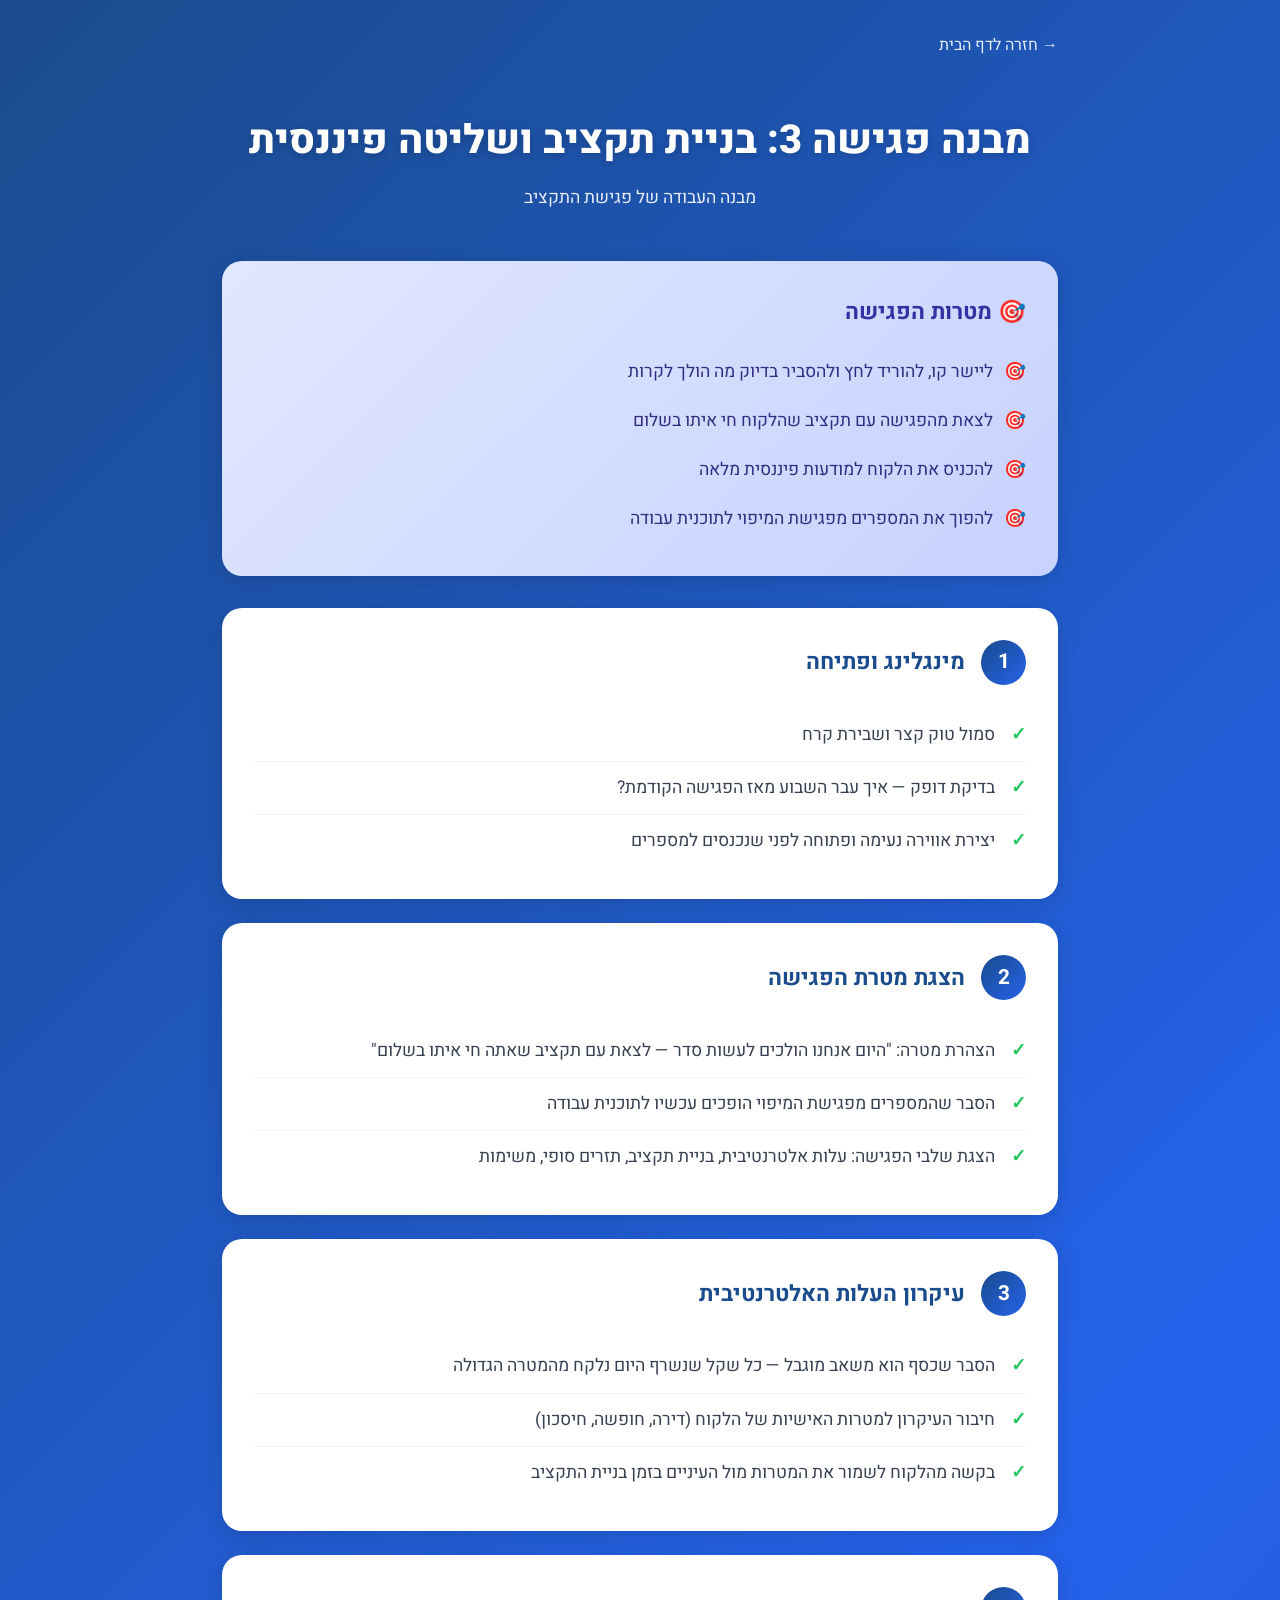
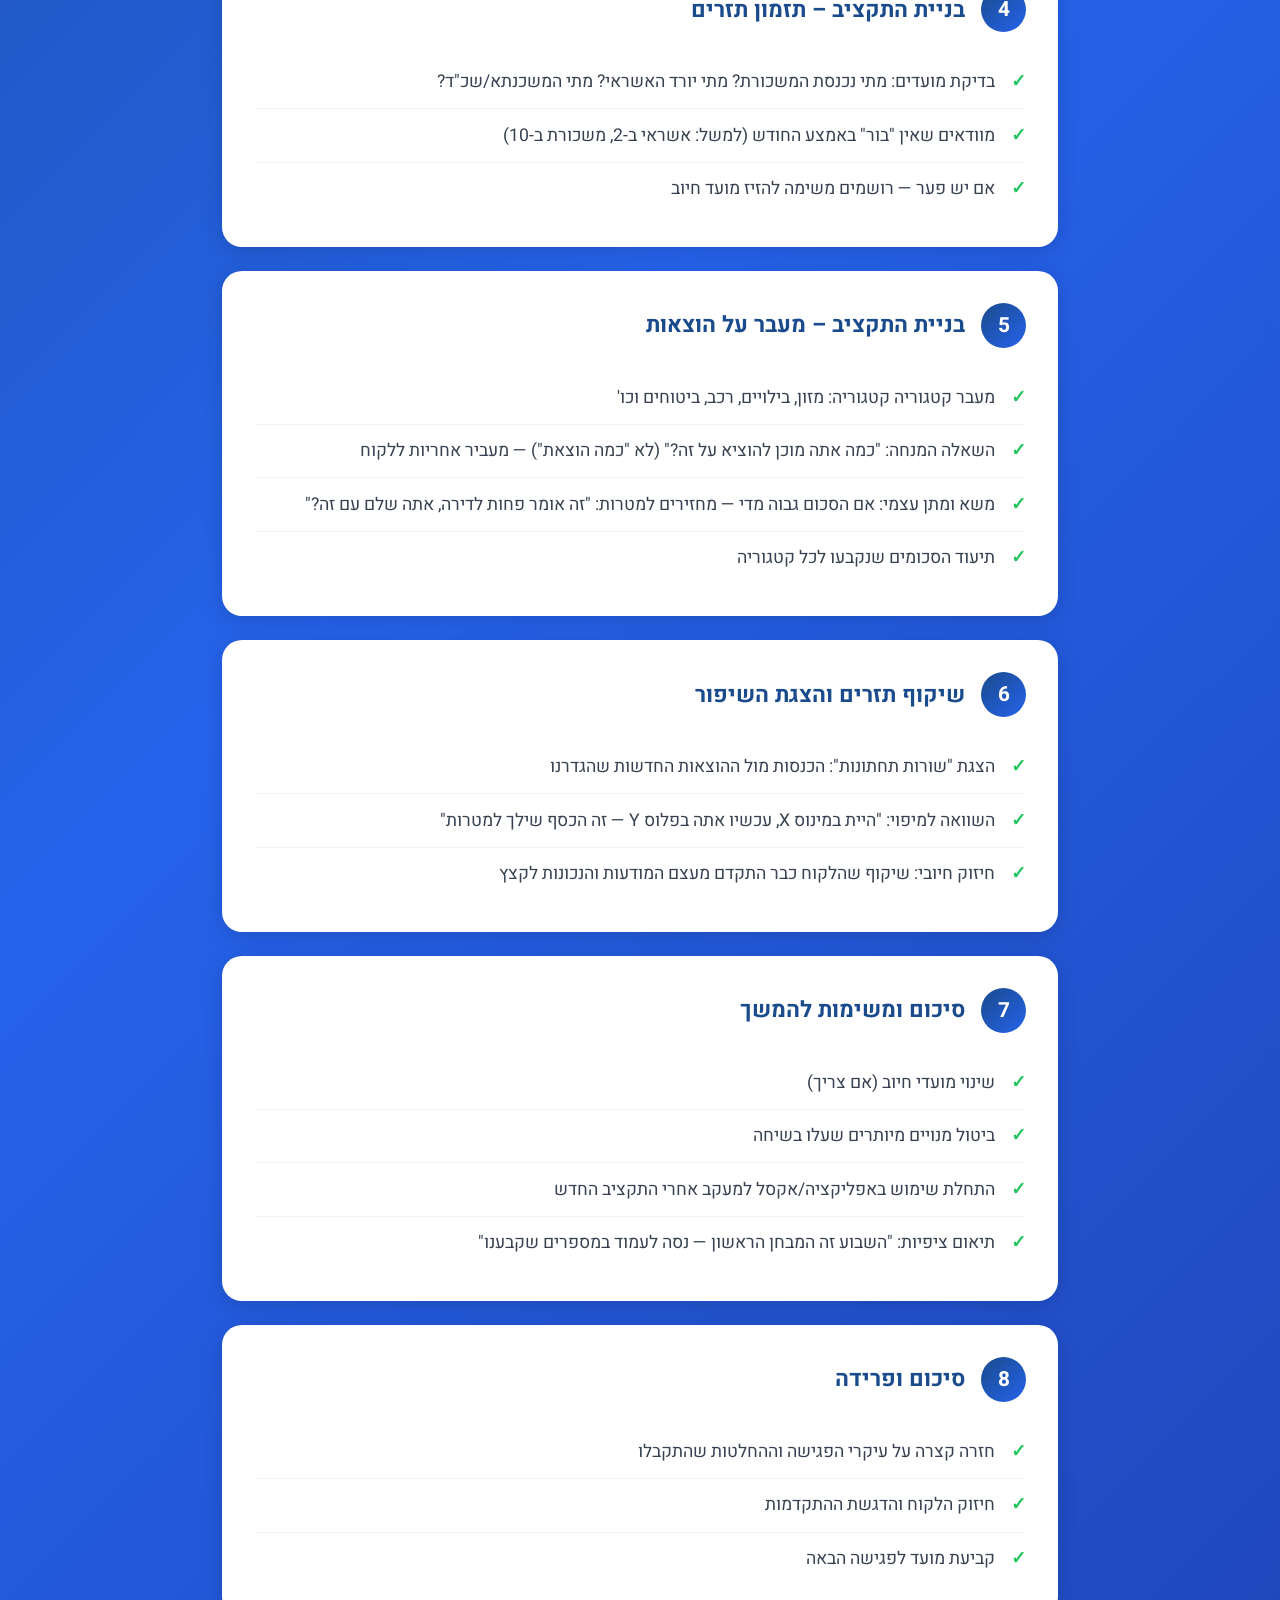
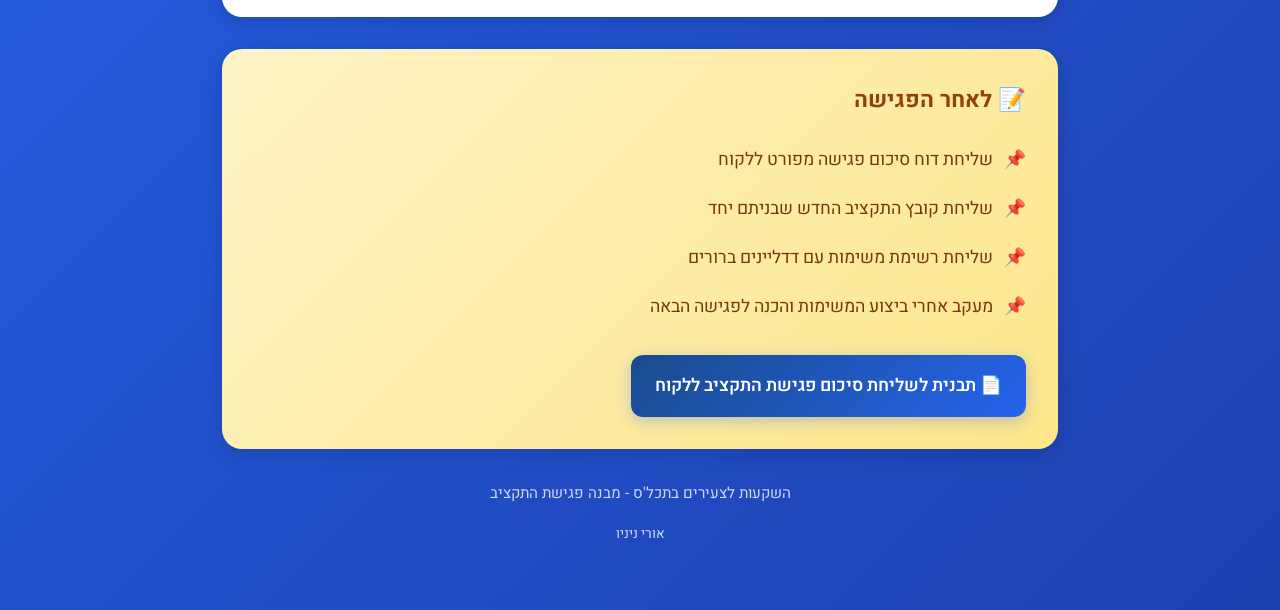
==== budget-meeting.html @ c109a0e5 "refactor: convert all meeting structure pages to bullet-point checklist format for consistency" ====
<!DOCTYPE html>
<html lang="he" dir="rtl">
<head>
  <meta charset="UTF-8">
  <meta name="viewport" content="width=device-width, initial-scale=1.0">
  <title>מבנה פגישה 3: בניית תקציב ושליטה פיננסית - השקעות לצעירים בתכל'ס</title>
  <link href="https://fonts.googleapis.com/css2?family=Heebo:wght@300;400;500;600;700;800&display=swap" rel="stylesheet">
  <style>
    * {
      box-sizing: border-box;
      margin: 0;
      padding: 0;
    }

    body {
      font-family: 'Heebo', sans-serif;
      background: linear-gradient(135deg, #1a4b8c 0%, #2563eb 50%, #1e40af 100%);
      min-height: 100vh;
      color: #000000;
      line-height: 1.7;
      direction: rtl;
    }

    /* Fade-in Animation */
    @keyframes fadeInUp {
      from {
        opacity: 0;
        transform: translateY(20px);
      }
      to {
        opacity: 1;
        transform: translateY(0);
      }
    }

    .section {
      animation: fadeInUp 0.5s ease-out;
      animation-fill-mode: both;
    }

    .section:nth-of-type(1) { animation-delay: 0.1s; }
    .section:nth-of-type(2) { animation-delay: 0.2s; }
    .section:nth-of-type(3) { animation-delay: 0.3s; }
    .section:nth-of-type(4) { animation-delay: 0.4s; }
    .section:nth-of-type(5) { animation-delay: 0.5s; }
    .section:nth-of-type(6) { animation-delay: 0.6s; }
    .section:nth-of-type(7) { animation-delay: 0.7s; }
    .section:nth-of-type(8) { animation-delay: 0.8s; }

    .container {
      max-width: 900px;
      margin: 0 auto;
      padding: 2rem;
    }

    /* Header */
    header {
      text-align: center;
      padding: 2rem 1rem 3rem;
      color: #ffffff;
    }

    header h1 {
      font-size: 2.5rem;
      font-weight: 800;
      margin-bottom: 0.5rem;
      text-shadow: 0 2px 10px rgba(0, 0, 0, 0.2);
    }

    header h2 {
      font-size: 1.5rem;
      font-weight: 500;
      opacity: 0.95;
      margin-bottom: 0.5rem;
    }

    header p {
      font-size: 1.1rem;
      opacity: 0.9;
    }

    /* Goals Section */
    .goals-section {
      background: linear-gradient(135deg, #e0e7ff 0%, #c7d2fe 100%);
      border-radius: 20px;
      padding: 2rem;
      margin-bottom: 2rem;
      box-shadow: 0 4px 20px rgba(0, 0, 0, 0.15);
    }

    .goals-section h3 {
      font-size: 1.4rem;
      font-weight: 700;
      color: #3730a3;
      margin-bottom: 1rem;
      display: flex;
      align-items: center;
      gap: 0.5rem;
    }

    .goals-section ul {
      list-style: none;
    }

    .goals-section li {
      padding: 0.6rem 0;
      font-size: 1.1rem;
      color: #312e81;
      display: flex;
      align-items: center;
      gap: 0.7rem;
    }

    .goals-section li::before {
      content: "🎯";
    }

    /* Section */
    .section {
      background: #ffffff;
      border-radius: 20px;
      padding: 2rem;
      margin-bottom: 1.5rem;
      box-shadow: 0 4px 20px rgba(0, 0, 0, 0.15);
      transition: all 0.3s ease;
    }

    .section:hover {
      transform: translateY(-5px);
      box-shadow: 0 8px 30px rgba(0, 0, 0, 0.2);
    }

    .section-header {
      display: flex;
      align-items: center;
      gap: 1rem;
      margin-bottom: 1.5rem;
    }

    .section-number {
      width: 45px;
      height: 45px;
      min-width: 45px;
      background: linear-gradient(135deg, #1a4b8c 0%, #2563eb 100%);
      color: #ffffff;
      border-radius: 50%;
      display: flex;
      align-items: center;
      justify-content: center;
      font-weight: 700;
      font-size: 1.3rem;
    }

    .section-title {
      font-size: 1.4rem;
      font-weight: 700;
      color: #1a4b8c;
    }

    .section-content {
      font-size: 1.1rem;
      color: #374151;
      padding-right: 0.5rem;
    }

    .section-content p {
      margin-bottom: 0.75rem;
    }

    .section-content p:last-child {
      margin-bottom: 0;
    }

    /* Checklist */
    .checklist {
      list-style: none;
    }

    .checklist li {
      padding: 0.7rem 0;
      font-size: 1.1rem;
      color: #374151;
      border-bottom: 1px solid #f3f4f6;
      display: flex;
      align-items: flex-start;
      gap: 0.7rem;
    }

    .checklist li:last-child {
      border-bottom: none;
    }

    .checklist li::before {
      content: "✓";
      color: #22c55e;
      font-weight: bold;
      min-width: 20px;
    }

    /* After Meeting Section */
    .after-section {
      background: linear-gradient(135deg, #fef3c7 0%, #fde68a 100%);
      border-radius: 20px;
      padding: 2rem;
      margin-top: 2rem;
      box-shadow: 0 4px 20px rgba(0, 0, 0, 0.15);
    }

    .after-section h3 {
      font-size: 1.4rem;
      font-weight: 700;
      color: #92400e;
      margin-bottom: 1rem;
      display: flex;
      align-items: center;
      gap: 0.5rem;
    }

    .after-section ul {
      list-style: none;
    }

    .after-section li {
      padding: 0.6rem 0;
      font-size: 1.1rem;
      color: #78350f;
      display: flex;
      align-items: center;
      gap: 0.7rem;
    }

    .after-section li::before {
      content: "📌";
    }

    /* Back Link */
    .back-link {
      display: inline-flex;
      align-items: center;
      gap: 0.5rem;
      color: #ffffff;
      text-decoration: none;
      font-size: 1rem;
      margin-bottom: 1rem;
      opacity: 0.9;
      transition: opacity 0.3s ease;
    }

    .back-link:hover {
      opacity: 1;
    }

    /* Footer */
    footer {
      text-align: center;
      padding: 2rem;
      color: #ffffff;
      opacity: 0.8;
      font-size: 0.95rem;
    }

    /* Template Link */
    .template-link {
      display: inline-block;
      margin-top: 1.5rem;
      padding: 1rem 1.5rem;
      background: linear-gradient(135deg, #1a4b8c 0%, #2563eb 100%);
      color: #ffffff;
      text-decoration: none;
      border-radius: 12px;
      font-size: 1.1rem;
      font-weight: 600;
      transition: all 0.3s ease;
      box-shadow: 0 4px 15px rgba(37, 99, 235, 0.3);
    }

    .template-link:hover {
      transform: translateY(-3px);
      box-shadow: 0 6px 20px rgba(37, 99, 235, 0.4);
    }

    /* Responsive */
    @media (max-width: 768px) {
      header h1 {
        font-size: 1.8rem;
      }

      header h2 {
        font-size: 1.2rem;
      }

      .container {
        padding: 1rem;
      }

      .section,
      .goals-section,
      .after-section {
        padding: 1.5rem;
      }

      .section-title {
        font-size: 1.2rem;
      }

      .checklist li,
      .goals-section li,
      .after-section li {
        font-size: 1rem;
      }
    }
  </style>
</head>
<body>
  <div class="container">
    <a href="index.html" class="back-link">→ חזרה לדף הבית</a>
    
    <header>
      <h1>מבנה פגישה 3: בניית תקציב ושליטה פיננסית</h1>
      <p>מבנה העבודה של פגישת התקציב</p>
    </header>

    <!-- Goals Section -->
    <div class="goals-section">
      <h3>🎯 מטרות הפגישה</h3>
      <ul>
        <li>ליישר קו, להוריד לחץ ולהסביר בדיוק מה הולך לקרות</li>
        <li>לצאת מהפגישה עם תקציב שהלקוח חי איתו בשלום</li>
        <li>להכניס את הלקוח למודעות פיננסית מלאה</li>
        <li>להפוך את המספרים מפגישת המיפוי לתוכנית עבודה</li>
      </ul>
    </div>

    <!-- שלב 1 -->
    <div class="section">
      <div class="section-header">
        <div class="section-number">1</div>
        <div class="section-title">מינגלינג ופתיחה</div>
      </div>
      <ul class="checklist">
        <li>סמול טוק קצר ושבירת קרח</li>
        <li>בדיקת דופק — איך עבר השבוע מאז הפגישה הקודמת?</li>
        <li>יצירת אווירה נעימה ופתוחה לפני שנכנסים למספרים</li>
      </ul>
    </div>

    <!-- שלב 2 -->
    <div class="section">
      <div class="section-header">
        <div class="section-number">2</div>
        <div class="section-title">הצגת מטרת הפגישה</div>
      </div>
      <ul class="checklist">
        <li>הצהרת מטרה: "היום אנחנו הולכים לעשות סדר — לצאת עם תקציב שאתה חי איתו בשלום"</li>
        <li>הסבר שהמספרים מפגישת המיפוי הופכים עכשיו לתוכנית עבודה</li>
        <li>הצגת שלבי הפגישה: עלות אלטרנטיבית, בניית תקציב, תזרים סופי, משימות</li>
      </ul>
    </div>

    <!-- שלב 3 -->
    <div class="section">
      <div class="section-header">
        <div class="section-number">3</div>
        <div class="section-title">עיקרון העלות האלטרנטיבית</div>
      </div>
      <ul class="checklist">
        <li>הסבר שכסף הוא משאב מוגבל — כל שקל שנשרף היום נלקח מהמטרה הגדולה</li>
        <li>חיבור העיקרון למטרות האישיות של הלקוח (דירה, חופשה, חיסכון)</li>
        <li>בקשה מהלקוח לשמור את המטרות מול העיניים בזמן בניית התקציב</li>
      </ul>
    </div>

    <!-- שלב 4 -->
    <div class="section">
      <div class="section-header">
        <div class="section-number">4</div>
        <div class="section-title">בניית התקציב – תזמון תזרים</div>
      </div>
      <ul class="checklist">
        <li>בדיקת מועדים: מתי נכנסת המשכורת? מתי יורד האשראי? מתי המשכנתא/שכ"ד?</li>
        <li>מוודאים שאין "בור" באמצע החודש (למשל: אשראי ב-2, משכורת ב-10)</li>
        <li>אם יש פער — רושמים משימה להזיז מועד חיוב</li>
      </ul>
    </div>

    <!-- שלב 5 -->
    <div class="section">
      <div class="section-header">
        <div class="section-number">5</div>
        <div class="section-title">בניית התקציב – מעבר על הוצאות</div>
      </div>
      <ul class="checklist">
        <li>מעבר קטגוריה קטגוריה: מזון, בילויים, רכב, ביטוחים וכו'</li>
        <li>השאלה המנחה: "כמה אתה מוכן להוציא על זה?" (לא "כמה הוצאת") — מעביר אחריות ללקוח</li>
        <li>משא ומתן עצמי: אם הסכום גבוה מדי — מחזירים למטרות: "זה אומר פחות לדירה, אתה שלם עם זה?"</li>
        <li>תיעוד הסכומים שנקבעו לכל קטגוריה</li>
      </ul>
    </div>

    <!-- שלב 6 -->
    <div class="section">
      <div class="section-header">
        <div class="section-number">6</div>
        <div class="section-title">שיקוף תזרים והצגת השיפור</div>
      </div>
      <ul class="checklist">
        <li>הצגת "שורות תחתונות": הכנסות מול ההוצאות החדשות שהגדרנו</li>
        <li>השוואה למיפוי: "היית במינוס X, עכשיו אתה בפלוס Y — זה הכסף שילך למטרות"</li>
        <li>חיזוק חיובי: שיקוף שהלקוח כבר התקדם מעצם המודעות והנכונות לקצץ</li>
      </ul>
    </div>

    <!-- שלב 7 -->
    <div class="section">
      <div class="section-header">
        <div class="section-number">7</div>
        <div class="section-title">סיכום ומשימות להמשך</div>
      </div>
      <ul class="checklist">
        <li>שינוי מועדי חיוב (אם צריך)</li>
        <li>ביטול מנויים מיותרים שעלו בשיחה</li>
        <li>התחלת שימוש באפליקציה/אקסל למעקב אחרי התקציב החדש</li>
        <li>תיאום ציפיות: "השבוע זה המבחן הראשון — נסה לעמוד במספרים שקבענו"</li>
      </ul>
    </div>

    <!-- שלב 8 -->
    <div class="section">
      <div class="section-header">
        <div class="section-number">8</div>
        <div class="section-title">סיכום ופרידה</div>
      </div>
      <ul class="checklist">
        <li>חזרה קצרה על עיקרי הפגישה וההחלטות שהתקבלו</li>
        <li>חיזוק הלקוח והדגשת ההתקדמות</li>
        <li>קביעת מועד לפגישה הבאה</li>
      </ul>
    </div>

    <!-- After Meeting Section -->
    <div class="after-section">
      <h3>📝 לאחר הפגישה</h3>
      <ul>
        <li>שליחת דוח סיכום פגישה מפורט ללקוח</li>
        <li>שליחת קובץ התקציב החדש שבניתם יחד</li>
        <li>שליחת רשימת משימות עם דדליינים ברורים</li>
        <li>מעקב אחרי ביצוע המשימות והכנה לפגישה הבאה</li>
      </ul>
      <a href="https://docs.google.com/document/d/1S6octLlkmSJCd63CDHATtHOBDcO7E54i/copy" target="_blank" class="template-link">📄 תבנית לשליחת סיכום פגישת התקציב ללקוח</a>
    </div>

    <footer>
      <p>השקעות לצעירים בתכל'ס - מבנה פגישת התקציב</p>
      <p style="margin-top: 1rem; font-size: 0.85rem;">אורי ניניו</p>
    </footer>
  </div>
</body>
</html>
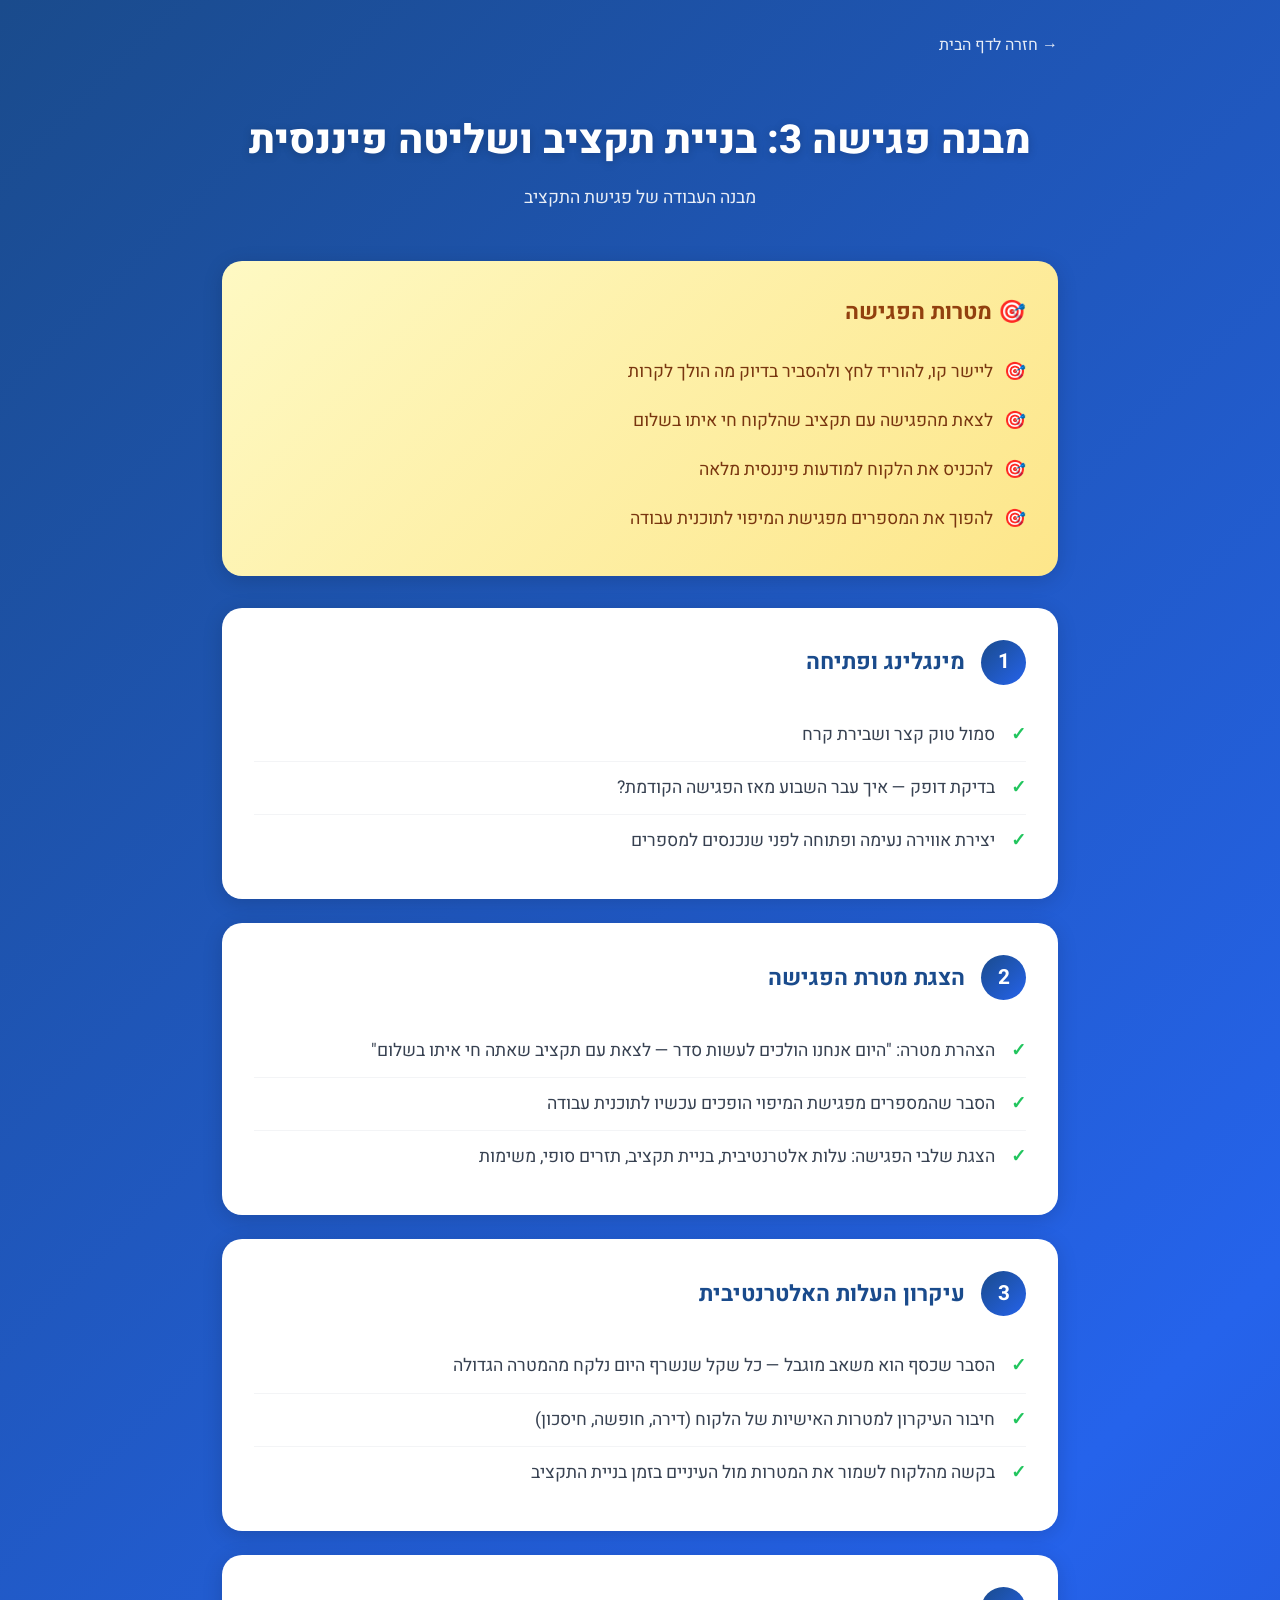
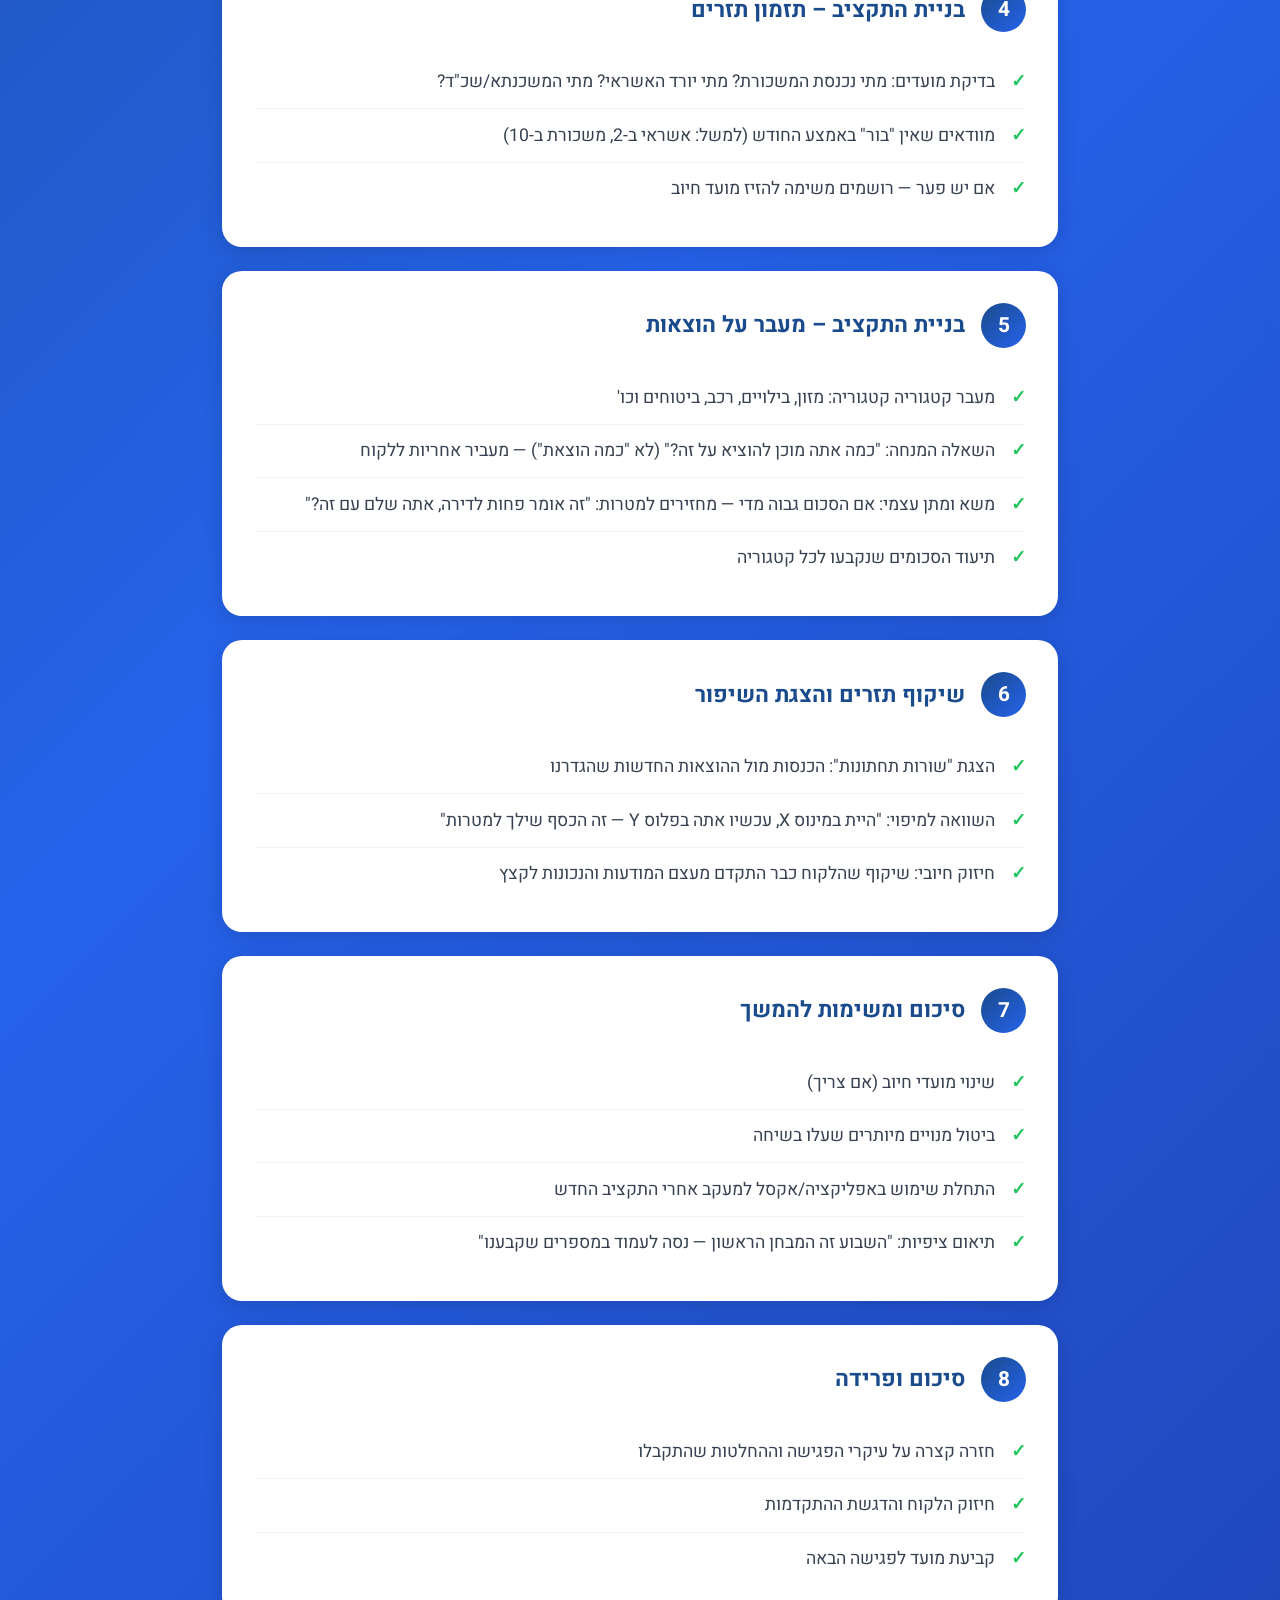
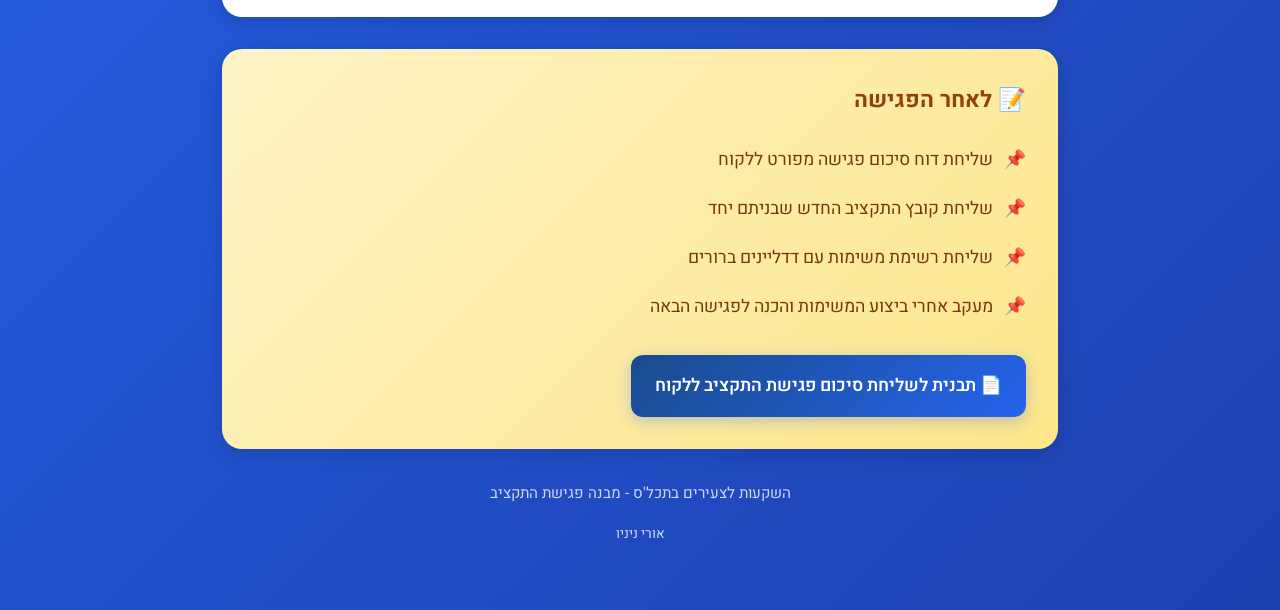
==== commit 19dede96: "style: unify goals section across all meeting pages to match meeting-structure.html" ====
--- a/budget-meeting.html
+++ b/budget-meeting.html
@@ -81,7 +81,7 @@
 
     /* Goals Section */
     .goals-section {
-      background: linear-gradient(135deg, #e0e7ff 0%, #c7d2fe 100%);
+      background: linear-gradient(135deg, #fef9c3 0%, #fde68a 100%);
       border-radius: 20px;
       padding: 2rem;
       margin-bottom: 2rem;
@@ -91,7 +91,7 @@
     .goals-section h3 {
       font-size: 1.4rem;
       font-weight: 700;
-      color: #3730a3;
+      color: #92400e;
       margin-bottom: 1rem;
       display: flex;
       align-items: center;
@@ -105,7 +105,7 @@
     .goals-section li {
       padding: 0.6rem 0;
       font-size: 1.1rem;
-      color: #312e81;
+      color: #78350f;
       display: flex;
       align-items: center;
       gap: 0.7rem;
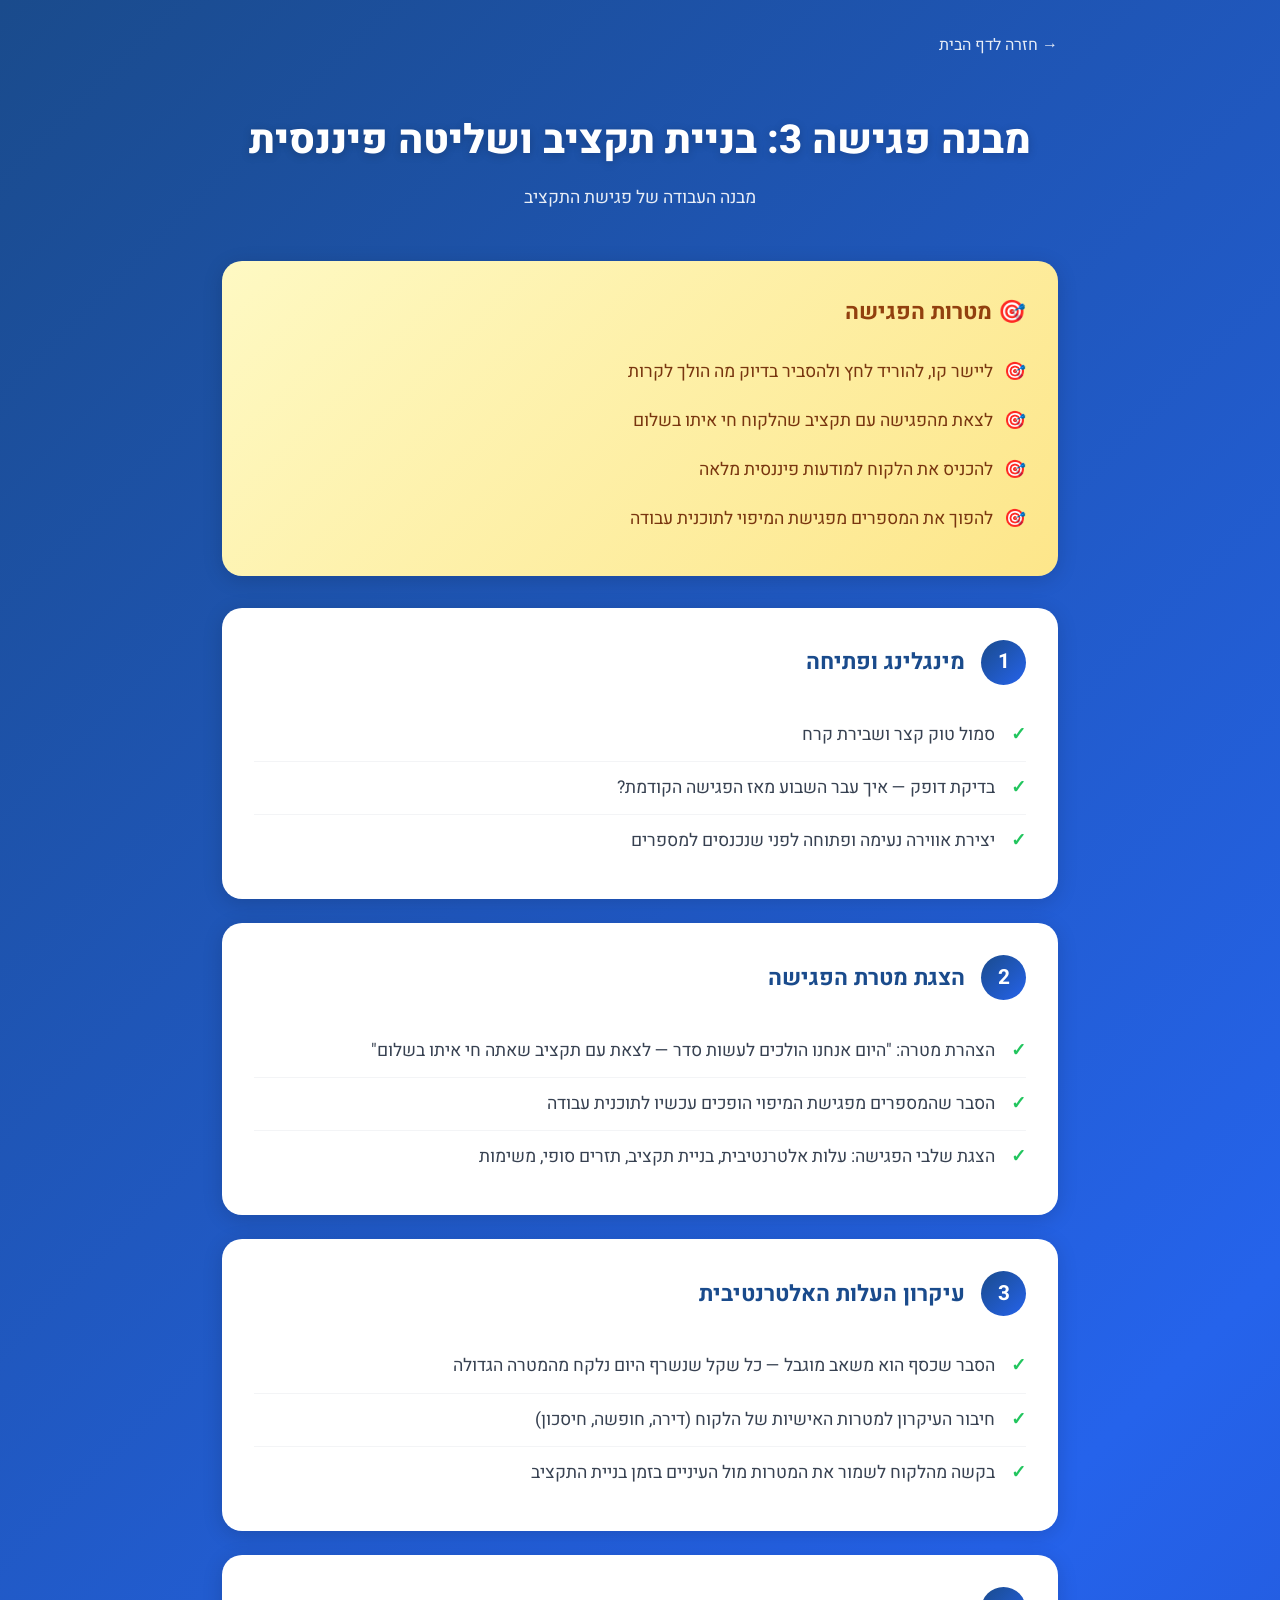
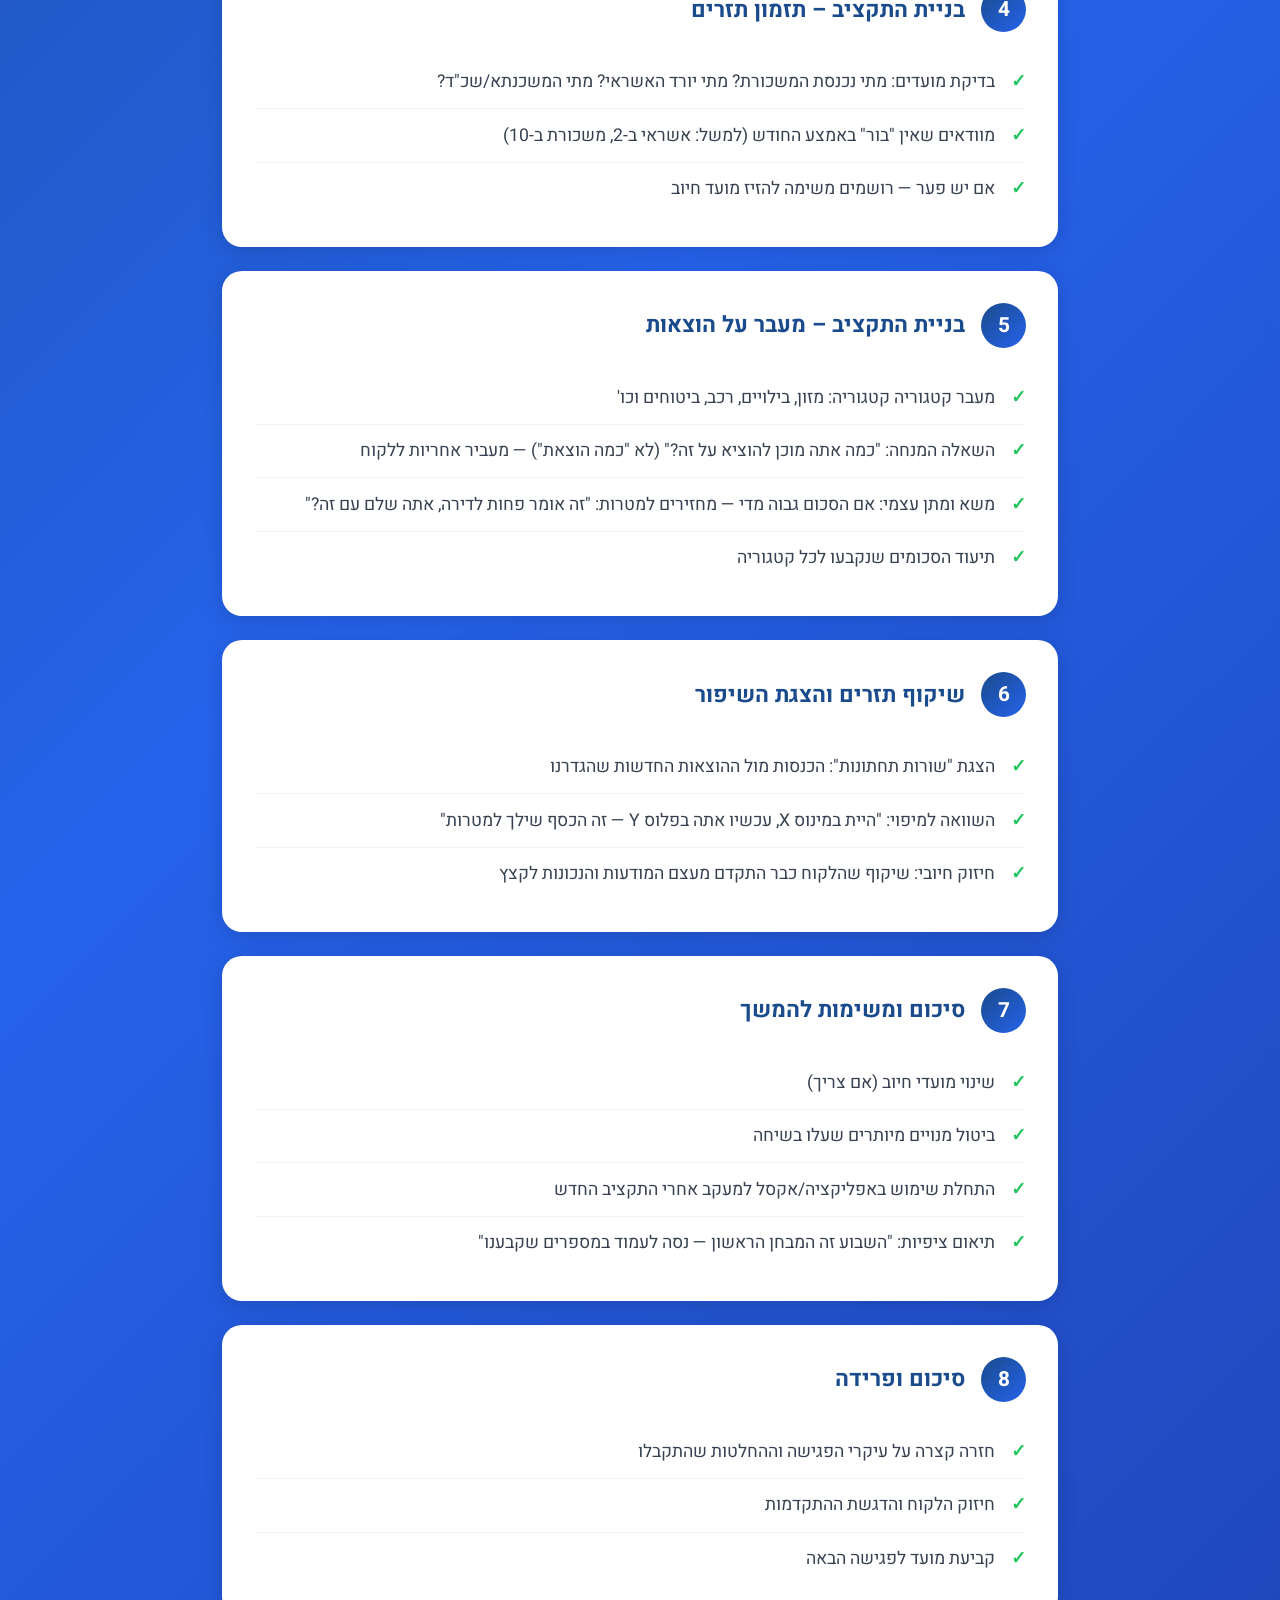
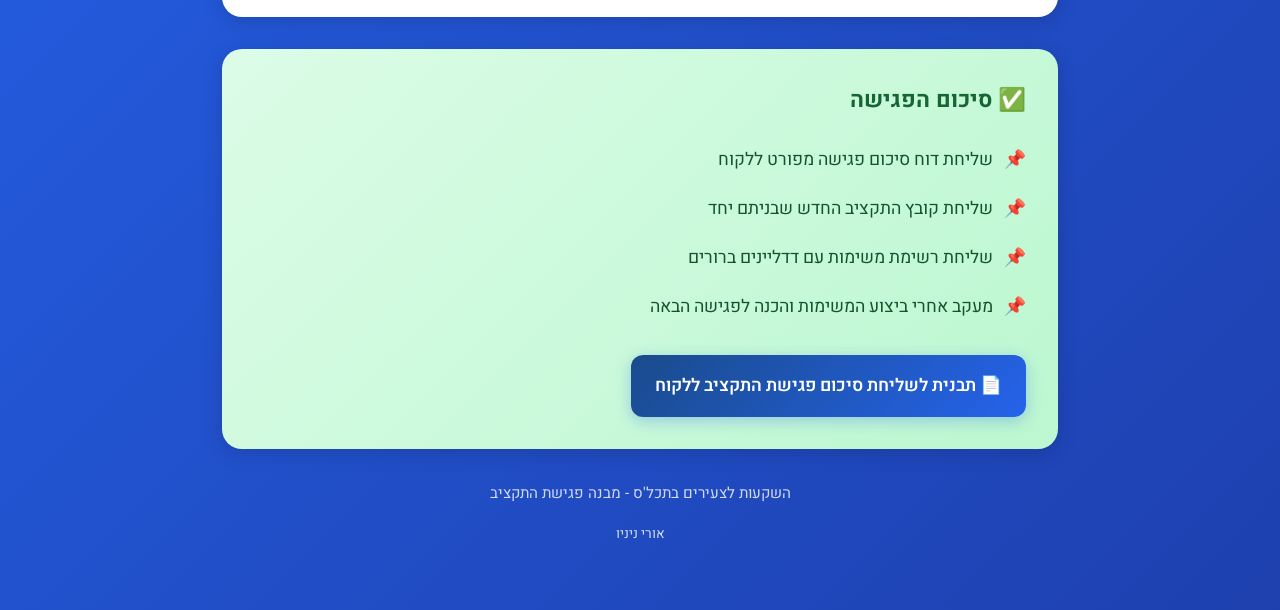
==== commit 061a1234: "style: unify summary/after-meeting section across all pages to match green theme from meeting-struct" ====
--- a/budget-meeting.html
+++ b/budget-meeting.html
@@ -199,7 +199,7 @@
 
     /* After Meeting Section */
     .after-section {
-      background: linear-gradient(135deg, #fef3c7 0%, #fde68a 100%);
+      background: linear-gradient(135deg, #dcfce7 0%, #bbf7d0 100%);
       border-radius: 20px;
       padding: 2rem;
       margin-top: 2rem;
@@ -209,7 +209,7 @@
     .after-section h3 {
       font-size: 1.4rem;
       font-weight: 700;
-      color: #92400e;
+      color: #166534;
       margin-bottom: 1rem;
       display: flex;
       align-items: center;
@@ -223,7 +223,7 @@
     .after-section li {
       padding: 0.6rem 0;
       font-size: 1.1rem;
-      color: #78350f;
+      color: #14532d;
       display: flex;
       align-items: center;
       gap: 0.7rem;
@@ -439,7 +439,7 @@
 
     <!-- After Meeting Section -->
     <div class="after-section">
-      <h3>📝 לאחר הפגישה</h3>
+      <h3>✅ סיכום הפגישה</h3>
       <ul>
         <li>שליחת דוח סיכום פגישה מפורט ללקוח</li>
         <li>שליחת קובץ התקציב החדש שבניתם יחד</li>
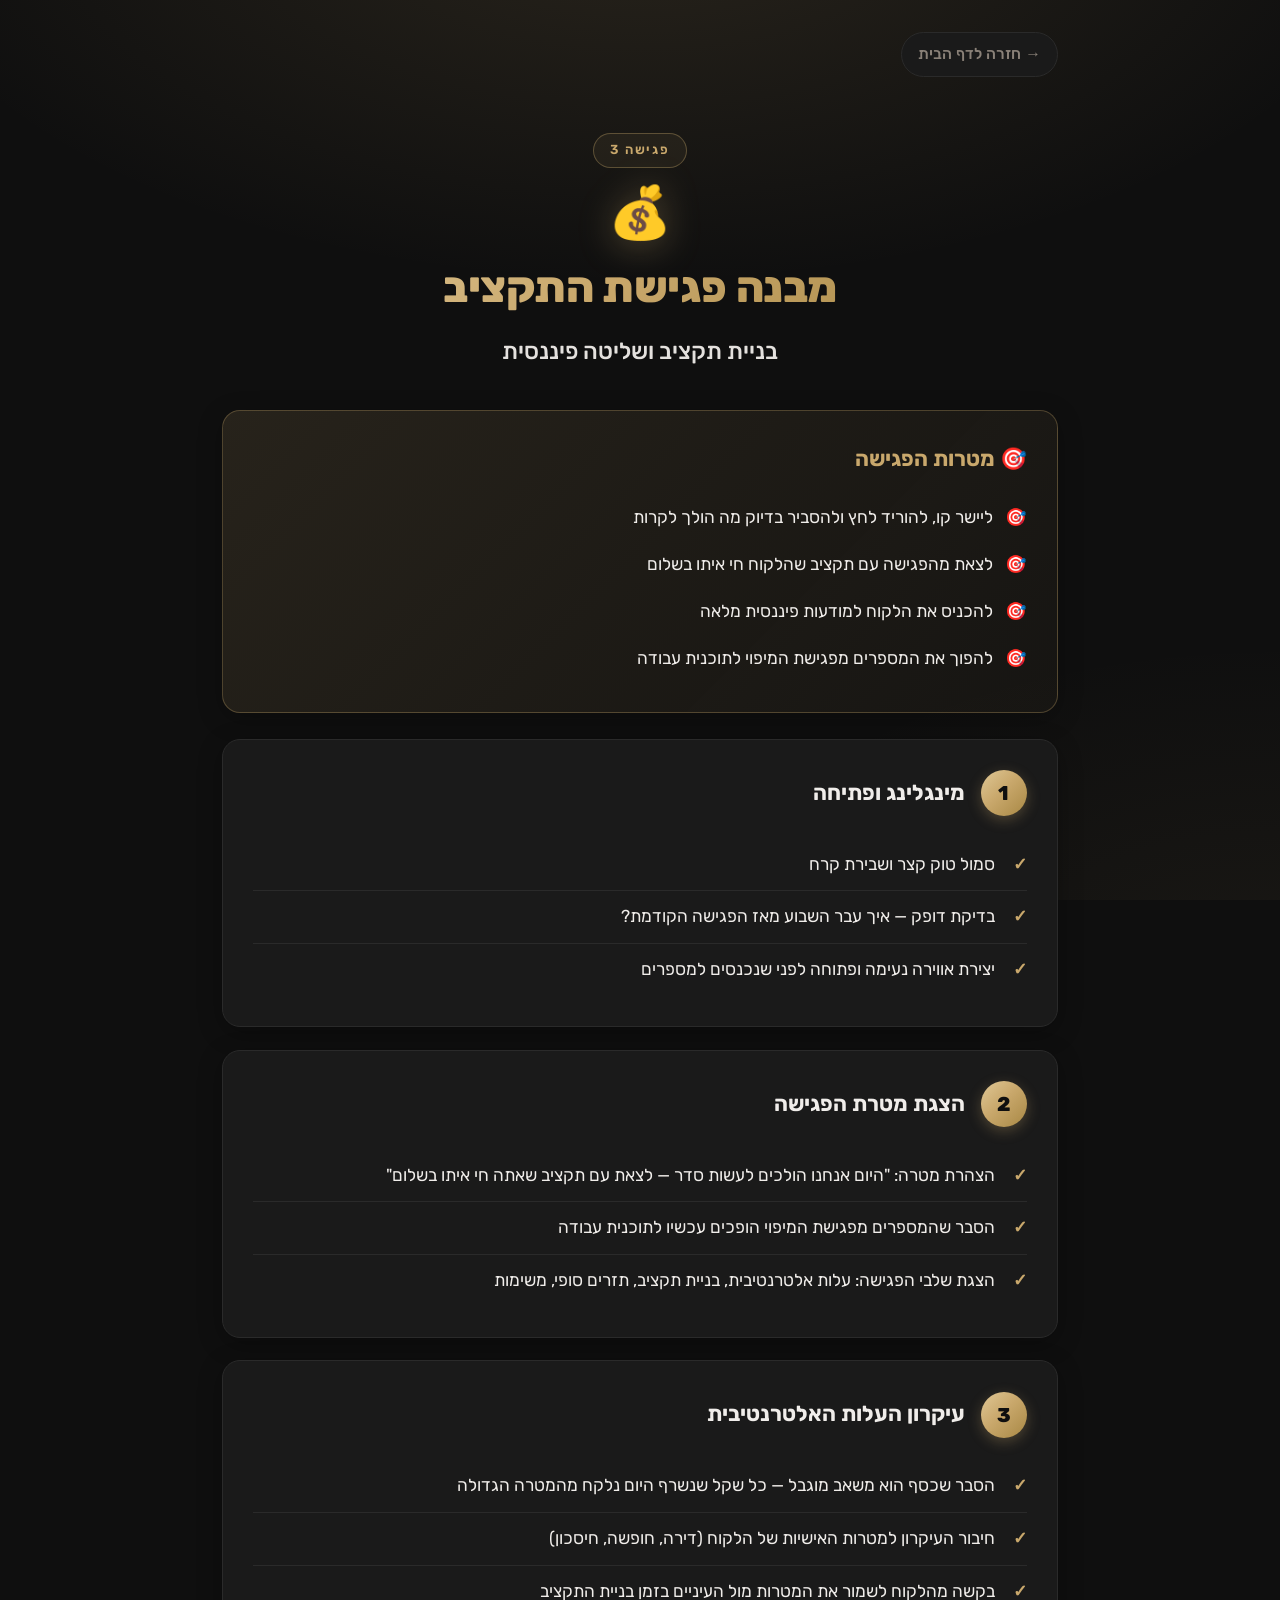
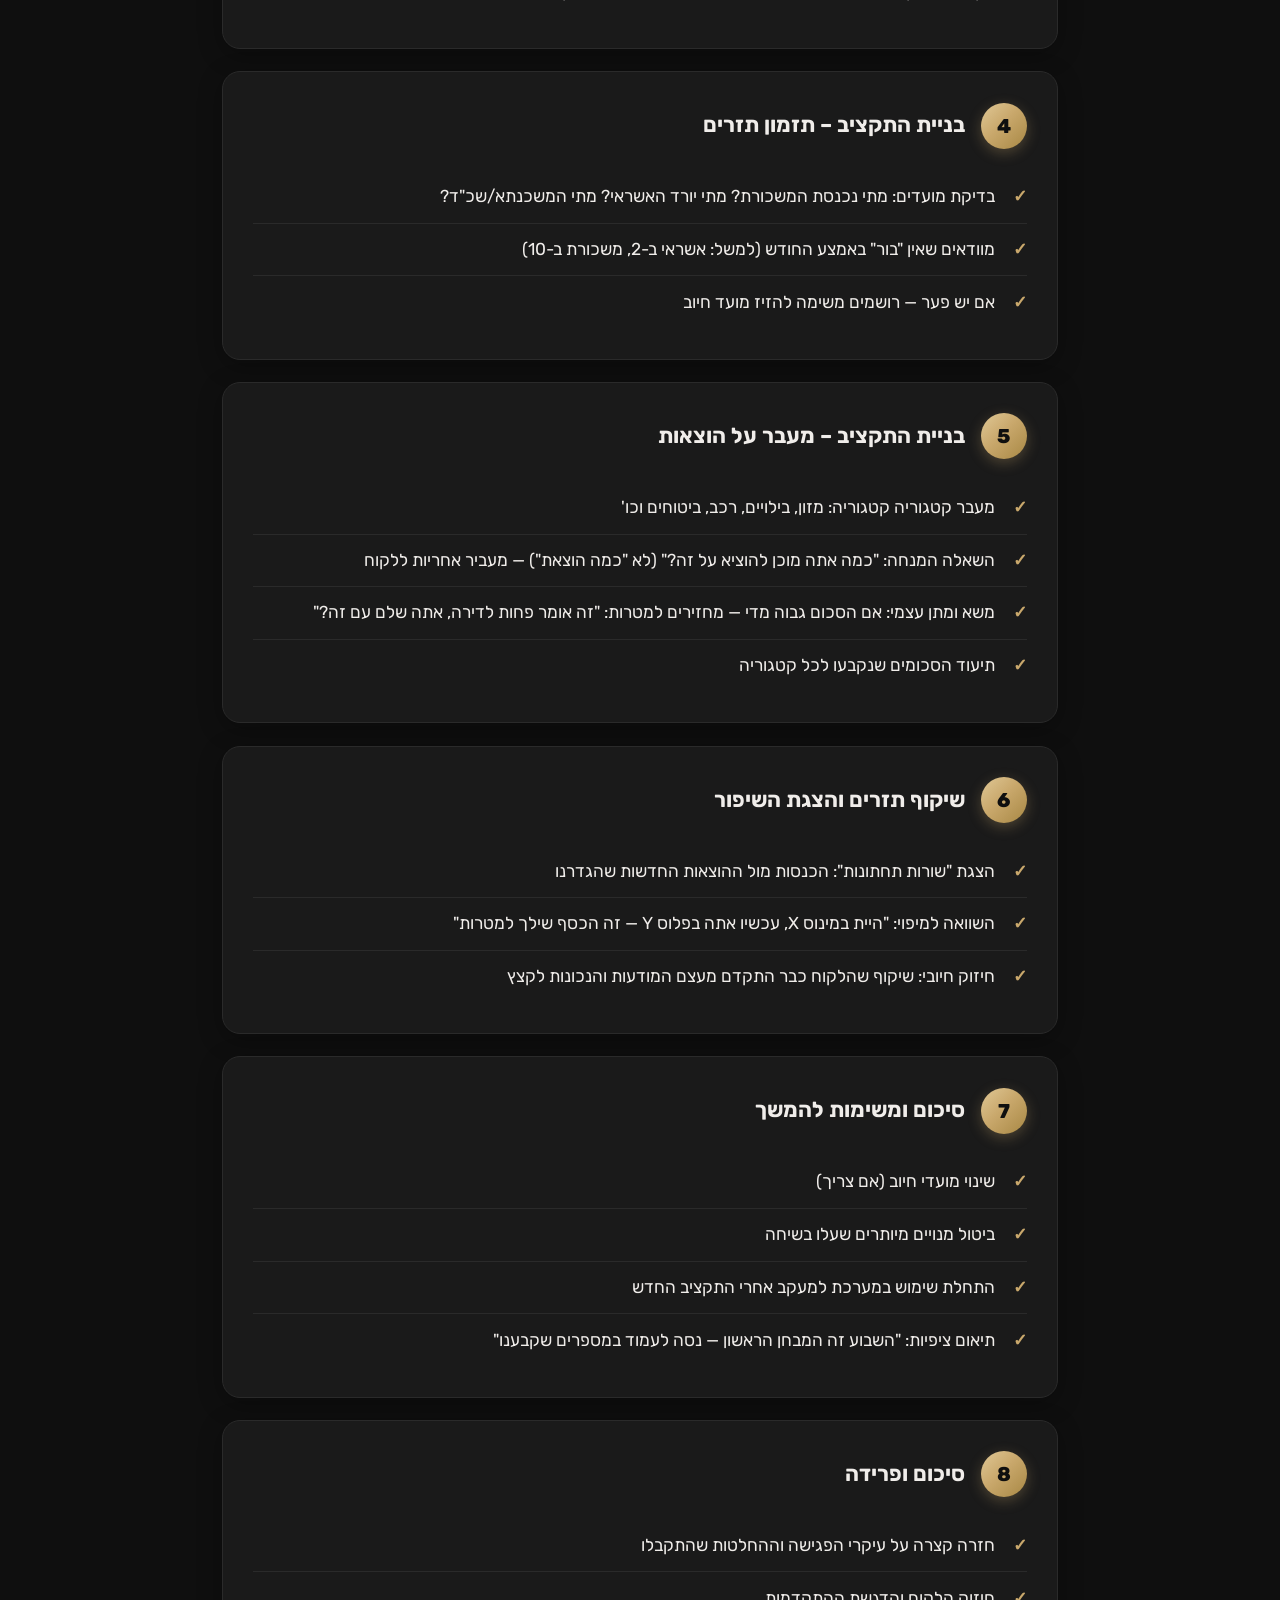
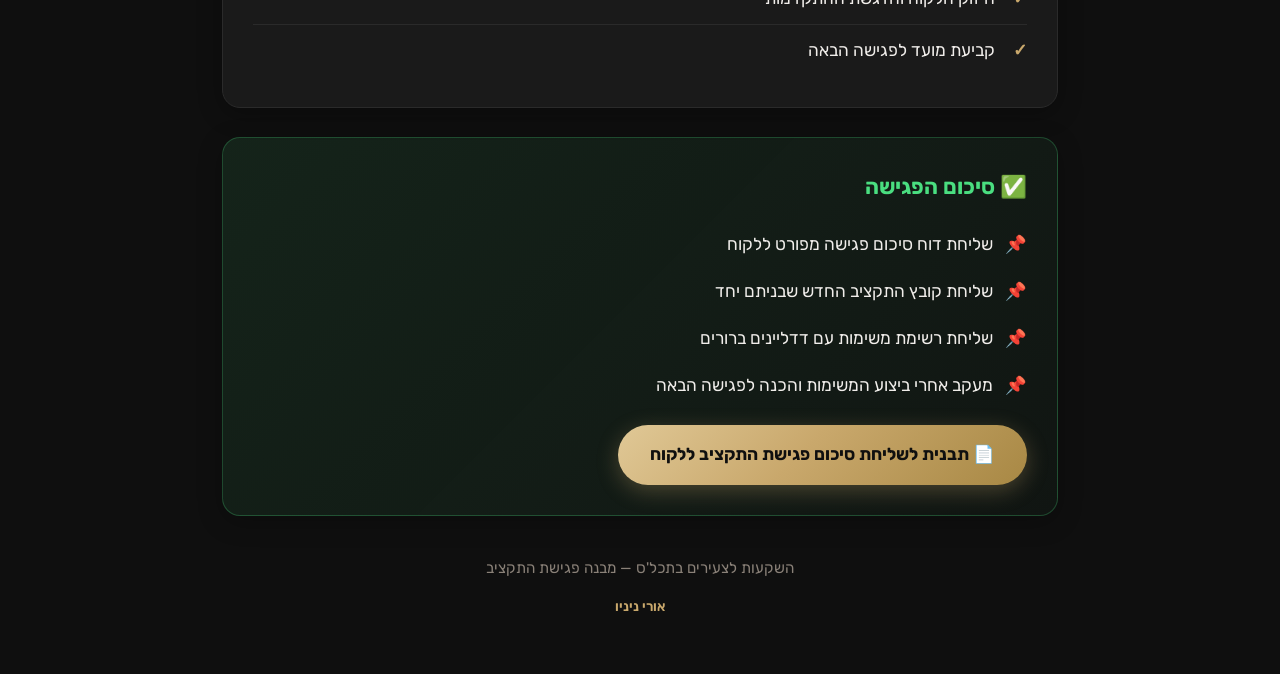
==== commit 1729ab1e: "שיפוץ המדריך למודל העבודה עם מערכת הכלכלן של הבית 2 - עיצוב חדש כהה + זהב בזהות The Home Economist (" ====
--- a/budget-meeting.html
+++ b/budget-meeting.html
@@ -3,321 +3,21 @@
 <head>
   <meta charset="UTF-8">
   <meta name="viewport" content="width=device-width, initial-scale=1.0">
-  <title>מבנה פגישה 3: בניית תקציב ושליטה פיננסית - השקעות לצעירים בתכל'ס</title>
-  <link href="https://fonts.googleapis.com/css2?family=Heebo:wght@300;400;500;600;700;800&display=swap" rel="stylesheet">
-  <style>
-    * {
-      box-sizing: border-box;
-      margin: 0;
-      padding: 0;
-    }
-
-    body {
-      font-family: 'Heebo', sans-serif;
-      background: linear-gradient(135deg, #1a4b8c 0%, #2563eb 50%, #1e40af 100%);
-      min-height: 100vh;
-      color: #000000;
-      line-height: 1.7;
-      direction: rtl;
-    }
-
-    /* Fade-in Animation */
-    @keyframes fadeInUp {
-      from {
-        opacity: 0;
-        transform: translateY(20px);
-      }
-      to {
-        opacity: 1;
-        transform: translateY(0);
-      }
-    }
-
-    .section {
-      animation: fadeInUp 0.5s ease-out;
-      animation-fill-mode: both;
-    }
-
-    .section:nth-of-type(1) { animation-delay: 0.1s; }
-    .section:nth-of-type(2) { animation-delay: 0.2s; }
-    .section:nth-of-type(3) { animation-delay: 0.3s; }
-    .section:nth-of-type(4) { animation-delay: 0.4s; }
-    .section:nth-of-type(5) { animation-delay: 0.5s; }
-    .section:nth-of-type(6) { animation-delay: 0.6s; }
-    .section:nth-of-type(7) { animation-delay: 0.7s; }
-    .section:nth-of-type(8) { animation-delay: 0.8s; }
-
-    .container {
-      max-width: 900px;
-      margin: 0 auto;
-      padding: 2rem;
-    }
-
-    /* Header */
-    header {
-      text-align: center;
-      padding: 2rem 1rem 3rem;
-      color: #ffffff;
-    }
-
-    header h1 {
-      font-size: 2.5rem;
-      font-weight: 800;
-      margin-bottom: 0.5rem;
-      text-shadow: 0 2px 10px rgba(0, 0, 0, 0.2);
-    }
-
-    header h2 {
-      font-size: 1.5rem;
-      font-weight: 500;
-      opacity: 0.95;
-      margin-bottom: 0.5rem;
-    }
-
-    header p {
-      font-size: 1.1rem;
-      opacity: 0.9;
-    }
-
-    /* Goals Section */
-    .goals-section {
-      background: linear-gradient(135deg, #fef9c3 0%, #fde68a 100%);
-      border-radius: 20px;
-      padding: 2rem;
-      margin-bottom: 2rem;
-      box-shadow: 0 4px 20px rgba(0, 0, 0, 0.15);
-    }
-
-    .goals-section h3 {
-      font-size: 1.4rem;
-      font-weight: 700;
-      color: #92400e;
-      margin-bottom: 1rem;
-      display: flex;
-      align-items: center;
-      gap: 0.5rem;
-    }
-
-    .goals-section ul {
-      list-style: none;
-    }
-
-    .goals-section li {
-      padding: 0.6rem 0;
-      font-size: 1.1rem;
-      color: #78350f;
-      display: flex;
-      align-items: center;
-      gap: 0.7rem;
-    }
-
-    .goals-section li::before {
-      content: "🎯";
-    }
-
-    /* Section */
-    .section {
-      background: #ffffff;
-      border-radius: 20px;
-      padding: 2rem;
-      margin-bottom: 1.5rem;
-      box-shadow: 0 4px 20px rgba(0, 0, 0, 0.15);
-      transition: all 0.3s ease;
-    }
-
-    .section:hover {
-      transform: translateY(-5px);
-      box-shadow: 0 8px 30px rgba(0, 0, 0, 0.2);
-    }
-
-    .section-header {
-      display: flex;
-      align-items: center;
-      gap: 1rem;
-      margin-bottom: 1.5rem;
-    }
-
-    .section-number {
-      width: 45px;
-      height: 45px;
-      min-width: 45px;
-      background: linear-gradient(135deg, #1a4b8c 0%, #2563eb 100%);
-      color: #ffffff;
-      border-radius: 50%;
-      display: flex;
-      align-items: center;
-      justify-content: center;
-      font-weight: 700;
-      font-size: 1.3rem;
-    }
-
-    .section-title {
-      font-size: 1.4rem;
-      font-weight: 700;
-      color: #1a4b8c;
-    }
-
-    .section-content {
-      font-size: 1.1rem;
-      color: #374151;
-      padding-right: 0.5rem;
-    }
-
-    .section-content p {
-      margin-bottom: 0.75rem;
-    }
-
-    .section-content p:last-child {
-      margin-bottom: 0;
-    }
-
-    /* Checklist */
-    .checklist {
-      list-style: none;
-    }
-
-    .checklist li {
-      padding: 0.7rem 0;
-      font-size: 1.1rem;
-      color: #374151;
-      border-bottom: 1px solid #f3f4f6;
-      display: flex;
-      align-items: flex-start;
-      gap: 0.7rem;
-    }
-
-    .checklist li:last-child {
-      border-bottom: none;
-    }
-
-    .checklist li::before {
-      content: "✓";
-      color: #22c55e;
-      font-weight: bold;
-      min-width: 20px;
-    }
-
-    /* After Meeting Section */
-    .after-section {
-      background: linear-gradient(135deg, #dcfce7 0%, #bbf7d0 100%);
-      border-radius: 20px;
-      padding: 2rem;
-      margin-top: 2rem;
-      box-shadow: 0 4px 20px rgba(0, 0, 0, 0.15);
-    }
-
-    .after-section h3 {
-      font-size: 1.4rem;
-      font-weight: 700;
-      color: #166534;
-      margin-bottom: 1rem;
-      display: flex;
-      align-items: center;
-      gap: 0.5rem;
-    }
-
-    .after-section ul {
-      list-style: none;
-    }
-
-    .after-section li {
-      padding: 0.6rem 0;
-      font-size: 1.1rem;
-      color: #14532d;
-      display: flex;
-      align-items: center;
-      gap: 0.7rem;
-    }
-
-    .after-section li::before {
-      content: "📌";
-    }
-
-    /* Back Link */
-    .back-link {
-      display: inline-flex;
-      align-items: center;
-      gap: 0.5rem;
-      color: #ffffff;
-      text-decoration: none;
-      font-size: 1rem;
-      margin-bottom: 1rem;
-      opacity: 0.9;
-      transition: opacity 0.3s ease;
-    }
-
-    .back-link:hover {
-      opacity: 1;
-    }
-
-    /* Footer */
-    footer {
-      text-align: center;
-      padding: 2rem;
-      color: #ffffff;
-      opacity: 0.8;
-      font-size: 0.95rem;
-    }
-
-    /* Template Link */
-    .template-link {
-      display: inline-block;
-      margin-top: 1.5rem;
-      padding: 1rem 1.5rem;
-      background: linear-gradient(135deg, #1a4b8c 0%, #2563eb 100%);
-      color: #ffffff;
-      text-decoration: none;
-      border-radius: 12px;
-      font-size: 1.1rem;
-      font-weight: 600;
-      transition: all 0.3s ease;
-      box-shadow: 0 4px 15px rgba(37, 99, 235, 0.3);
-    }
-
-    .template-link:hover {
-      transform: translateY(-3px);
-      box-shadow: 0 6px 20px rgba(37, 99, 235, 0.4);
-    }
-
-    /* Responsive */
-    @media (max-width: 768px) {
-      header h1 {
-        font-size: 1.8rem;
-      }
-
-      header h2 {
-        font-size: 1.2rem;
-      }
-
-      .container {
-        padding: 1rem;
-      }
-
-      .section,
-      .goals-section,
-      .after-section {
-        padding: 1.5rem;
-      }
-
-      .section-title {
-        font-size: 1.2rem;
-      }
-
-      .checklist li,
-      .goals-section li,
-      .after-section li {
-        font-size: 1rem;
-      }
-    }
-  </style>
+  <title>מבנה פגישת התקציב - השקעות לצעירים בתכל'ס</title>
+  <link rel="preconnect" href="https://fonts.googleapis.com">
+  <link rel="preconnect" href="https://fonts.gstatic.com" crossorigin>
+  <link href="https://fonts.googleapis.com/css2?family=Rubik:wght@300;400;500;600;700;800;900&display=swap" rel="stylesheet">
+  <link rel="stylesheet" href="style.css">
 </head>
 <body>
-  <div class="container">
+  <div class="container narrow">
     <a href="index.html" class="back-link">→ חזרה לדף הבית</a>
-    
+
     <header>
-      <h1>מבנה פגישה 3: בניית תקציב ושליטה פיננסית</h1>
-      <p>מבנה העבודה של פגישת התקציב</p>
+      <span class="header-eyebrow">פגישה 3</span>
+      <div class="brand-logo">💰</div>
+      <h1>מבנה פגישת התקציב</h1>
+      <h2>בניית תקציב ושליטה פיננסית</h2>
     </header>
 
     <!-- Goals Section -->
@@ -419,7 +119,7 @@
       <ul class="checklist">
         <li>שינוי מועדי חיוב (אם צריך)</li>
         <li>ביטול מנויים מיותרים שעלו בשיחה</li>
-        <li>התחלת שימוש באפליקציה/אקסל למעקב אחרי התקציב החדש</li>
+        <li>התחלת שימוש במערכת למעקב אחרי התקציב החדש</li>
         <li>תיאום ציפיות: "השבוע זה המבחן הראשון — נסה לעמוד במספרים שקבענו"</li>
       </ul>
     </div>
@@ -446,12 +146,12 @@
         <li>שליחת רשימת משימות עם דדליינים ברורים</li>
         <li>מעקב אחרי ביצוע המשימות והכנה לפגישה הבאה</li>
       </ul>
-      <a href="https://docs.google.com/document/d/1S6octLlkmSJCd63CDHATtHOBDcO7E54i/copy" target="_blank" class="template-link">📄 תבנית לשליחת סיכום פגישת התקציב ללקוח</a>
+      <a href="https://docs.google.com/document/d/1S6octLlkmSJCd63CDHATtHOBDcO7E54i/copy" target="_blank" rel="noopener noreferrer" class="template-link">📄 תבנית לשליחת סיכום פגישת התקציב ללקוח</a>
     </div>
 
     <footer>
-      <p>השקעות לצעירים בתכל'ס - מבנה פגישת התקציב</p>
-      <p style="margin-top: 1rem; font-size: 0.85rem;">אורי ניניו</p>
+      <p>השקעות לצעירים בתכל'ס — מבנה פגישת התקציב</p>
+      <p class="sign">אורי ניניו</p>
     </footer>
   </div>
 </body>
--- a/style.css
+++ b/style.css
@@ -0,0 +1,754 @@
+/* ============================================================
+   הכלכלן של הבית — מדריך היועץ
+   Design System (dark + gold) — The Home Economist identity
+   ============================================================ */
+
+:root {
+  --gold:        #C9A86C;
+  --gold-light:  #E0C896;
+  --gold-dark:   #A88844;
+  --surface:     #0F0F0F;
+  --surface2:    #1A1A1A;
+  --surface3:    #242424;
+  --line:        #2A2A2A;
+  --txt:         #F0EDEA;
+  --muted:       #8A8178;
+  --income:      #4ADE80;
+  --expense:     #F87171;
+  --gold-grad:   linear-gradient(135deg, #E0C896 0%, #C9A86C 45%, #A88844 100%);
+  --radius:      18px;
+}
+
+* {
+  box-sizing: border-box;
+  margin: 0;
+  padding: 0;
+}
+
+html, body {
+  direction: rtl;
+}
+
+body {
+  font-family: 'Rubik', 'Heebo', sans-serif;
+  background:
+    radial-gradient(1100px 560px at 50% -12%, rgba(201, 168, 108, 0.14), transparent 70%),
+    radial-gradient(900px 500px at 100% 110%, rgba(201, 168, 108, 0.06), transparent 70%),
+    var(--surface);
+  background-attachment: fixed;
+  min-height: 100vh;
+  color: var(--txt);
+  line-height: 1.7;
+  -webkit-font-smoothing: antialiased;
+}
+
+/* ---------- Animations ---------- */
+@keyframes fadeInUp {
+  from { opacity: 0; transform: translateY(22px); }
+  to   { opacity: 1; transform: translateY(0); }
+}
+
+/* ---------- Layout ---------- */
+.container {
+  max-width: 1160px;
+  margin: 0 auto;
+  padding: 2rem;
+  animation: fadeInUp 0.6s ease-out;
+}
+
+.container.narrow {
+  max-width: 900px;
+}
+
+/* ---------- Header ---------- */
+header {
+  text-align: center;
+  padding: 2.5rem 1rem 2rem;
+}
+
+.brand-logo {
+  font-size: 3.2rem;
+  line-height: 1;
+  margin-bottom: 0.75rem;
+  filter: drop-shadow(0 4px 18px rgba(201, 168, 108, 0.35));
+}
+
+header h1 {
+  font-size: 2.7rem;
+  font-weight: 800;
+  letter-spacing: -0.01em;
+  background: var(--gold-grad);
+  -webkit-background-clip: text;
+  background-clip: text;
+  -webkit-text-fill-color: transparent;
+  margin-bottom: 0.5rem;
+}
+
+header h2 {
+  font-size: 1.45rem;
+  font-weight: 500;
+  color: var(--txt);
+  opacity: 0.95;
+  margin-bottom: 0.4rem;
+}
+
+header p {
+  font-size: 1.15rem;
+  font-weight: 400;
+  color: var(--muted);
+  max-width: 640px;
+  margin: 0.2rem auto 0;
+}
+
+.header-eyebrow {
+  display: inline-block;
+  font-size: 0.82rem;
+  font-weight: 600;
+  letter-spacing: 0.14em;
+  color: var(--gold);
+  text-transform: uppercase;
+  border: 1px solid rgba(201, 168, 108, 0.35);
+  background: rgba(201, 168, 108, 0.07);
+  padding: 0.35rem 1rem;
+  border-radius: 50px;
+  margin-bottom: 1.2rem;
+}
+
+/* ---------- Hero CTA (enter the system) ---------- */
+.hero-cta {
+  display: flex;
+  justify-content: center;
+  gap: 1rem;
+  flex-wrap: wrap;
+  margin: 0.5rem 0 1rem;
+}
+
+.enter-system-btn {
+  display: inline-flex;
+  align-items: center;
+  gap: 0.6rem;
+  padding: 1rem 2.4rem;
+  background: var(--gold-grad);
+  color: #0F0F0F;
+  text-decoration: none;
+  border-radius: 50px;
+  font-size: 1.15rem;
+  font-weight: 700;
+  box-shadow: 0 8px 30px rgba(201, 168, 108, 0.35);
+  transition: transform 0.25s ease, box-shadow 0.25s ease;
+}
+
+.enter-system-btn:hover {
+  transform: translateY(-3px);
+  box-shadow: 0 12px 40px rgba(201, 168, 108, 0.5);
+}
+
+/* ---------- Section-group heading (index zones) ---------- */
+.group-heading {
+  display: flex;
+  align-items: center;
+  gap: 0.9rem;
+  margin: 2.5rem 0 1.25rem;
+  padding: 0 0.25rem;
+}
+
+.group-heading .num,
+.group-heading .ico {
+  font-size: 1.6rem;
+}
+
+.group-heading h2 {
+  font-size: 1.6rem;
+  font-weight: 700;
+  color: var(--txt);
+}
+
+.group-heading .line {
+  flex: 1;
+  height: 1px;
+  background: linear-gradient(90deg, rgba(201, 168, 108, 0.4), transparent);
+}
+
+.group-sub {
+  color: var(--muted);
+  font-size: 1rem;
+  margin: -0.5rem 0.35rem 0;
+}
+
+/* ---------- Tools / Cards grid (index) ---------- */
+.tools-grid {
+  display: grid;
+  grid-template-columns: repeat(auto-fill, minmax(300px, 1fr));
+  gap: 1.5rem;
+  padding: 0.5rem 0;
+}
+
+.tool-card {
+  position: relative;
+  background: var(--surface2);
+  border: 1px solid var(--line);
+  border-radius: var(--radius);
+  padding: 1.9rem 1.6rem;
+  box-shadow: 0 8px 30px rgba(0, 0, 0, 0.35);
+  transition: transform 0.3s ease, box-shadow 0.3s ease, border-color 0.3s ease;
+  text-decoration: none;
+  color: var(--txt);
+  display: flex;
+  flex-direction: column;
+  align-items: center;
+  text-align: center;
+  animation: fadeInUp 0.5s ease-out both;
+}
+
+.tool-card:nth-child(1)  { animation-delay: 0.05s; }
+.tool-card:nth-child(2)  { animation-delay: 0.10s; }
+.tool-card:nth-child(3)  { animation-delay: 0.15s; }
+.tool-card:nth-child(4)  { animation-delay: 0.20s; }
+.tool-card:nth-child(5)  { animation-delay: 0.25s; }
+.tool-card:nth-child(6)  { animation-delay: 0.30s; }
+.tool-card:nth-child(7)  { animation-delay: 0.35s; }
+.tool-card:nth-child(8)  { animation-delay: 0.40s; }
+
+.tool-card:hover {
+  transform: translateY(-8px);
+  border-color: rgba(201, 168, 108, 0.5);
+  box-shadow: 0 18px 50px rgba(0, 0, 0, 0.5), 0 0 0 1px rgba(201, 168, 108, 0.15);
+}
+
+.tool-card .step-tag {
+  position: absolute;
+  top: 1rem;
+  inset-inline-start: 1rem;
+  font-size: 0.72rem;
+  font-weight: 700;
+  letter-spacing: 0.05em;
+  color: var(--gold);
+  background: rgba(201, 168, 108, 0.1);
+  border: 1px solid rgba(201, 168, 108, 0.3);
+  padding: 0.2rem 0.6rem;
+  border-radius: 50px;
+}
+
+.tool-icon {
+  width: 68px;
+  height: 68px;
+  background: rgba(201, 168, 108, 0.12);
+  border: 1px solid rgba(201, 168, 108, 0.35);
+  border-radius: 18px;
+  display: flex;
+  align-items: center;
+  justify-content: center;
+  margin-bottom: 1.25rem;
+  font-size: 1.9rem;
+  color: var(--gold);
+}
+
+.tool-card.feature .tool-icon {
+  background: var(--gold-grad);
+  color: #0F0F0F;
+  border-color: transparent;
+  box-shadow: 0 8px 24px rgba(201, 168, 108, 0.35);
+}
+
+.tool-card.feature {
+  border-color: rgba(201, 168, 108, 0.4);
+  background: linear-gradient(160deg, rgba(201, 168, 108, 0.08), var(--surface2) 55%);
+}
+
+.tool-card h3 {
+  font-size: 1.28rem;
+  font-weight: 700;
+  color: var(--gold);
+  margin-bottom: 0.6rem;
+}
+
+.tool-card p {
+  font-size: 1rem;
+  color: var(--muted);
+  line-height: 1.65;
+  flex: 1;
+}
+
+.tool-card .btn {
+  margin-top: 1.4rem;
+  background: var(--surface3);
+  border: 1px solid var(--line);
+  color: var(--gold);
+  padding: 0.7rem 1.8rem;
+  border-radius: 50px;
+  font-weight: 600;
+  font-size: 0.95rem;
+  transition: all 0.3s ease;
+}
+
+.tool-card:hover .btn {
+  background: var(--gold-grad);
+  color: #0F0F0F;
+  border-color: transparent;
+}
+
+.tool-card.feature .btn {
+  background: var(--gold-grad);
+  color: #0F0F0F;
+  border-color: transparent;
+}
+
+/* ---------- Content sections (inner pages) ---------- */
+.section {
+  background: var(--surface2);
+  border: 1px solid var(--line);
+  border-radius: var(--radius);
+  padding: 1.9rem;
+  margin-bottom: 1.4rem;
+  box-shadow: 0 6px 24px rgba(0, 0, 0, 0.3);
+  transition: transform 0.3s ease, border-color 0.3s ease;
+  animation: fadeInUp 0.5s ease-out both;
+}
+
+.section:hover {
+  transform: translateY(-4px);
+  border-color: rgba(201, 168, 108, 0.35);
+}
+
+.section:nth-of-type(1) { animation-delay: 0.05s; }
+.section:nth-of-type(2) { animation-delay: 0.10s; }
+.section:nth-of-type(3) { animation-delay: 0.15s; }
+.section:nth-of-type(4) { animation-delay: 0.20s; }
+.section:nth-of-type(5) { animation-delay: 0.25s; }
+.section:nth-of-type(6) { animation-delay: 0.30s; }
+.section:nth-of-type(7) { animation-delay: 0.35s; }
+.section:nth-of-type(8) { animation-delay: 0.40s; }
+.section:nth-of-type(9) { animation-delay: 0.45s; }
+
+.section-header {
+  display: flex;
+  align-items: center;
+  gap: 1rem;
+  margin-bottom: 1.4rem;
+}
+
+.section-number {
+  width: 46px;
+  height: 46px;
+  min-width: 46px;
+  background: var(--gold-grad);
+  color: #0F0F0F;
+  border-radius: 50%;
+  display: flex;
+  align-items: center;
+  justify-content: center;
+  font-weight: 800;
+  font-size: 1.25rem;
+  box-shadow: 0 4px 14px rgba(201, 168, 108, 0.3);
+}
+
+.section-title {
+  font-size: 1.35rem;
+  font-weight: 700;
+  color: var(--txt);
+}
+
+.section-content {
+  font-size: 1.08rem;
+  color: var(--muted);
+  padding-right: 0.25rem;
+}
+
+.section-content p { margin-bottom: 0.75rem; }
+.section-content p:last-child { margin-bottom: 0; }
+
+/* ---------- Checklists ---------- */
+.checklist { list-style: none; }
+
+.checklist li {
+  padding: 0.7rem 0;
+  font-size: 1.08rem;
+  color: var(--txt);
+  border-bottom: 1px solid var(--line);
+  display: flex;
+  align-items: flex-start;
+  gap: 0.7rem;
+}
+
+.checklist li:last-child { border-bottom: none; }
+
+.checklist li::before {
+  content: "✓";
+  color: var(--gold);
+  font-weight: bold;
+  min-width: 20px;
+}
+
+.sub-list {
+  list-style: none;
+  margin-top: 0.5rem;
+  margin-right: 1.5rem;
+  padding-right: 1rem;
+  border-right: 2px solid rgba(201, 168, 108, 0.4);
+  width: 100%;
+}
+
+.sub-list li {
+  padding: 0.35rem 0;
+  font-size: 1rem;
+  color: var(--muted);
+  border-bottom: none;
+}
+
+.sub-list li::before { content: none; }
+
+/* ---------- Highlighted panels ---------- */
+.goals-section,
+.purpose-box {
+  background: linear-gradient(135deg, rgba(201, 168, 108, 0.13), rgba(201, 168, 108, 0.04));
+  border: 1px solid rgba(201, 168, 108, 0.3);
+  border-radius: var(--radius);
+  padding: 1.9rem;
+  margin-bottom: 1.6rem;
+  box-shadow: 0 6px 24px rgba(0, 0, 0, 0.25);
+}
+
+.goals-section h3,
+.purpose-box h3 {
+  font-size: 1.35rem;
+  font-weight: 700;
+  color: var(--gold);
+  margin-bottom: 1rem;
+  display: flex;
+  align-items: center;
+  gap: 0.5rem;
+}
+
+.goals-section ul,
+.purpose-box ul { list-style: none; }
+
+.goals-section li,
+.purpose-box li {
+  padding: 0.55rem 0;
+  font-size: 1.08rem;
+  color: var(--txt);
+  display: flex;
+  align-items: flex-start;
+  gap: 0.7rem;
+}
+
+.goals-section li::before { content: "🎯"; }
+
+.purpose-box p {
+  color: var(--txt);
+  font-size: 1.08rem;
+}
+
+/* Notes box (grey, gold accent) */
+.notes-box,
+.note-box {
+  background: var(--surface2);
+  border: 1px solid var(--line);
+  border-right: 3px solid var(--gold);
+  border-radius: var(--radius);
+  padding: 1.6rem 1.9rem;
+  margin-bottom: 1.6rem;
+}
+
+.notes-box h3,
+.note-box h3 {
+  font-size: 1.2rem;
+  font-weight: 700;
+  color: var(--gold);
+  margin-bottom: 0.8rem;
+}
+
+.notes-box ul,
+.note-box ul {
+  list-style: none;
+}
+
+.notes-box li,
+.note-box li {
+  padding: 0.4rem 0;
+  color: var(--muted);
+  font-size: 1.03rem;
+  display: flex;
+  gap: 0.6rem;
+}
+
+.notes-box li::before,
+.note-box li::before {
+  content: "•";
+  color: var(--gold);
+  font-weight: bold;
+}
+
+/* After-meeting / summary (green accent) */
+.after-section,
+.summary-section {
+  background: linear-gradient(135deg, rgba(74, 222, 128, 0.1), rgba(74, 222, 128, 0.03));
+  border: 1px solid rgba(74, 222, 128, 0.25);
+  border-radius: var(--radius);
+  padding: 1.9rem;
+  margin-top: 1.8rem;
+  box-shadow: 0 6px 24px rgba(0, 0, 0, 0.25);
+}
+
+.after-section h3,
+.summary-section h3 {
+  font-size: 1.35rem;
+  font-weight: 700;
+  color: var(--income);
+  margin-bottom: 1rem;
+  display: flex;
+  align-items: center;
+  gap: 0.5rem;
+}
+
+.after-section ul,
+.summary-section ul { list-style: none; }
+
+.after-section li,
+.summary-section li {
+  padding: 0.55rem 0;
+  font-size: 1.08rem;
+  color: var(--txt);
+  display: flex;
+  align-items: flex-start;
+  gap: 0.7rem;
+}
+
+.after-section li::before  { content: "📌"; }
+.summary-section li::before { content: "📌"; }
+
+/* Warning */
+.warning {
+  background: rgba(248, 113, 113, 0.1);
+  border: 1px solid rgba(248, 113, 113, 0.35);
+  color: var(--expense);
+  border-radius: 12px;
+  padding: 0.7rem 1rem;
+  font-weight: 600;
+  font-size: 1rem;
+  display: inline-block;
+}
+
+/* Tip inline (app-style hint) */
+.tip {
+  margin-top: 0.9rem;
+  display: flex;
+  align-items: flex-start;
+  gap: 0.5rem;
+  color: var(--gold);
+  font-size: 0.95rem;
+  background: rgba(201, 168, 108, 0.07);
+  border: 1px solid rgba(201, 168, 108, 0.2);
+  border-radius: 12px;
+  padding: 0.7rem 0.9rem;
+}
+
+/* Tab chip (references an app tab) */
+.tab-chip {
+  display: inline-flex;
+  align-items: center;
+  gap: 0.35rem;
+  font-size: 0.85rem;
+  font-weight: 600;
+  color: var(--gold);
+  background: rgba(201, 168, 108, 0.1);
+  border: 1px solid rgba(201, 168, 108, 0.3);
+  padding: 0.15rem 0.7rem;
+  border-radius: 50px;
+  margin-inline-start: 0.4rem;
+  vertical-align: middle;
+}
+
+/* ---------- Buttons / links ---------- */
+.cta-btn,
+.form-btn,
+.template-link,
+.export-btn,
+.copy-btn {
+  display: inline-flex;
+  align-items: center;
+  justify-content: center;
+  gap: 0.5rem;
+  padding: 0.95rem 2rem;
+  background: var(--gold-grad);
+  color: #0F0F0F;
+  text-decoration: none;
+  border: none;
+  border-radius: 50px;
+  font-size: 1.08rem;
+  font-weight: 700;
+  font-family: inherit;
+  cursor: pointer;
+  box-shadow: 0 6px 22px rgba(201, 168, 108, 0.3);
+  transition: transform 0.25s ease, box-shadow 0.25s ease;
+  margin-top: 1rem;
+}
+
+.cta-btn:hover,
+.form-btn:hover,
+.template-link:hover,
+.export-btn:hover,
+.copy-btn:hover {
+  transform: translateY(-3px);
+  box-shadow: 0 10px 30px rgba(201, 168, 108, 0.45);
+}
+
+.export-btn,
+.copy-btn { width: 100%; }
+
+.external-link {
+  display: inline-flex;
+  align-items: center;
+  gap: 0.4rem;
+  margin-top: 0.4rem;
+  padding: 0.5rem 1.1rem;
+  background: var(--surface3);
+  border: 1px solid var(--line);
+  color: var(--gold);
+  text-decoration: none;
+  border-radius: 10px;
+  font-size: 0.92rem;
+  font-weight: 600;
+  transition: all 0.3s ease;
+}
+
+.external-link:hover {
+  border-color: rgba(201, 168, 108, 0.5);
+  transform: translateY(-2px);
+}
+
+.external-link::after { content: "🔗"; font-size: 0.85rem; }
+
+/* ---------- Back link ---------- */
+.back-link {
+  display: inline-flex;
+  align-items: center;
+  gap: 0.5rem;
+  color: var(--muted);
+  text-decoration: none;
+  font-size: 0.98rem;
+  font-weight: 500;
+  margin-bottom: 1rem;
+  padding: 0.5rem 1rem;
+  background: var(--surface2);
+  border: 1px solid var(--line);
+  border-radius: 50px;
+  transition: all 0.3s ease;
+}
+
+.back-link:hover {
+  color: var(--gold);
+  border-color: rgba(201, 168, 108, 0.4);
+}
+
+/* ---------- Footer ---------- */
+footer {
+  text-align: center;
+  padding: 2.5rem 2rem 1.5rem;
+  color: var(--muted);
+  font-size: 0.95rem;
+}
+
+footer .sign {
+  margin-top: 0.8rem;
+  font-size: 0.85rem;
+  color: var(--gold);
+  font-weight: 600;
+}
+
+/* ---------- Meeting-summary template ---------- */
+.template-text {
+  background: var(--surface);
+  border: 1px solid var(--line);
+  border-radius: 12px;
+  padding: 1.1rem 1.3rem;
+  color: var(--txt);
+  font-size: 1.05rem;
+  line-height: 1.9;
+}
+
+.placeholder {
+  color: var(--gold);
+  font-weight: 600;
+}
+
+.section .section-title.solo { margin-bottom: 1rem; }
+
+/* ---------- Goals image page ---------- */
+.image-container {
+  display: flex;
+  align-items: center;
+  justify-content: center;
+  padding: 1.5rem;
+  width: 100%;
+}
+
+.goals-image {
+  width: 100%;
+  max-width: 640px;
+  height: auto;
+  display: block;
+  border-radius: var(--radius);
+  border: 1px solid var(--line);
+  box-shadow: 0 12px 40px rgba(0, 0, 0, 0.5);
+}
+
+.back-link.fixed {
+  position: fixed;
+  top: 15px;
+  inset-inline-end: 15px;
+  z-index: 100;
+  margin: 0;
+}
+
+/* ---------- Responsive ---------- */
+@media (max-width: 768px) {
+  .container { padding: 1rem; }
+  header h1 { font-size: 2rem; }
+  header h2 { font-size: 1.2rem; }
+  header p { font-size: 1.02rem; }
+  .brand-logo { font-size: 2.6rem; }
+  .tools-grid { grid-template-columns: 1fr; gap: 1.2rem; }
+  .section { padding: 1.4rem; }
+  .goals-section, .purpose-box, .after-section, .summary-section { padding: 1.4rem; }
+  .section-title { font-size: 1.18rem; }
+  .checklist li,
+  .goals-section li,
+  .after-section li,
+  .summary-section li { font-size: 1rem; }
+  .group-heading h2 { font-size: 1.35rem; }
+}
+
+/* ---------- Print (client task sheet) ---------- */
+@media print {
+  body { background: #ffffff; color: #111111; }
+  .container { max-width: 100%; padding: 0; }
+  header { padding: 1rem 0 1.5rem; }
+  .brand-logo { filter: none; }
+  header h1 { -webkit-text-fill-color: #A88844; color: #A88844; text-shadow: none; }
+  header p { color: #444; }
+  .back-link, .export-btn, .copy-btn, .enter-system-btn { display: none !important; }
+  .section {
+    background: #fff;
+    box-shadow: none;
+    border: 1px solid #ddd;
+    page-break-inside: avoid;
+    margin-bottom: 1rem;
+    padding: 1.3rem;
+    animation: none;
+  }
+  .section-title { color: #111; }
+  .checklist li { color: #111; border-color: #eee; }
+  .checklist li::before { color: #A88844; }
+  .sub-list li { color: #444; }
+  .external-link {
+    background: none;
+    color: #A88844;
+    border: none;
+    padding: 0;
+    text-decoration: underline;
+  }
+  .external-link::after { content: " (" attr(href) ")"; font-size: 0.8rem; color: #777; }
+  footer { color: #777; }
+  footer .sign { color: #A88844; }
+}
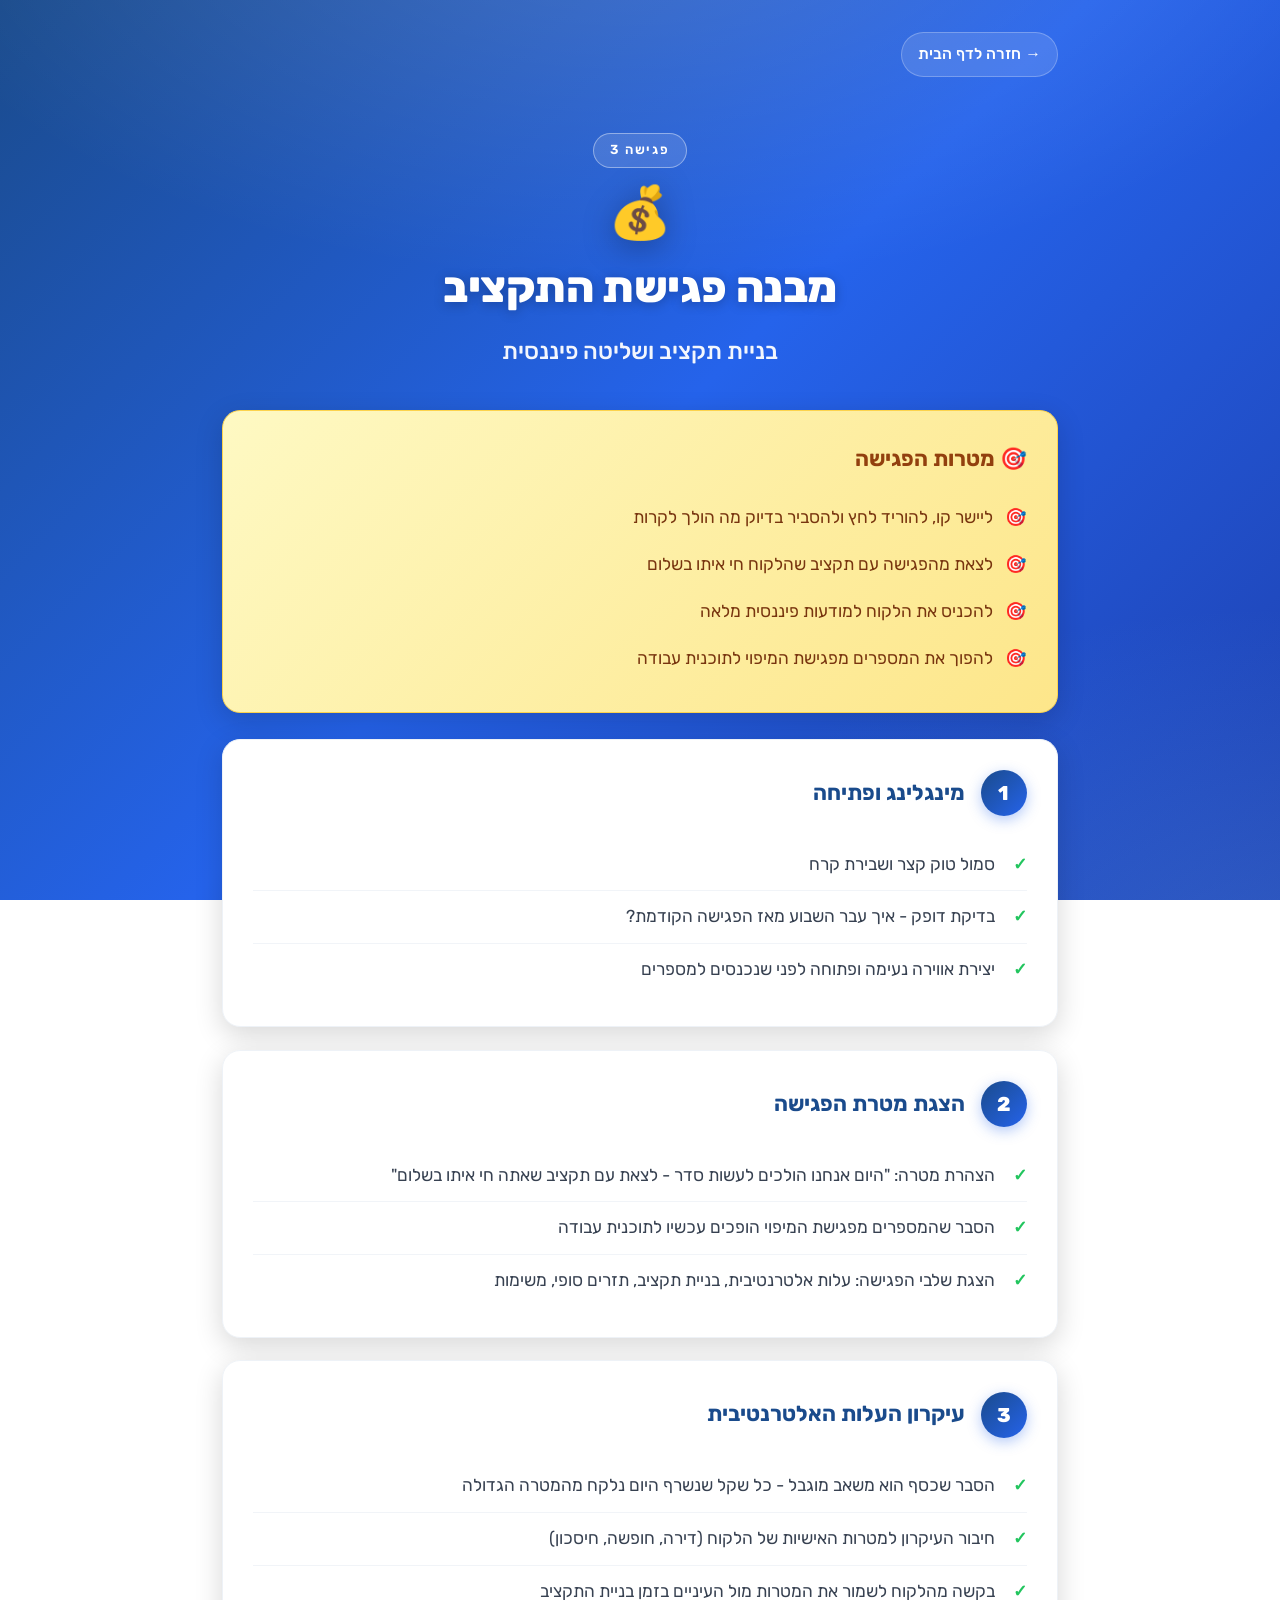
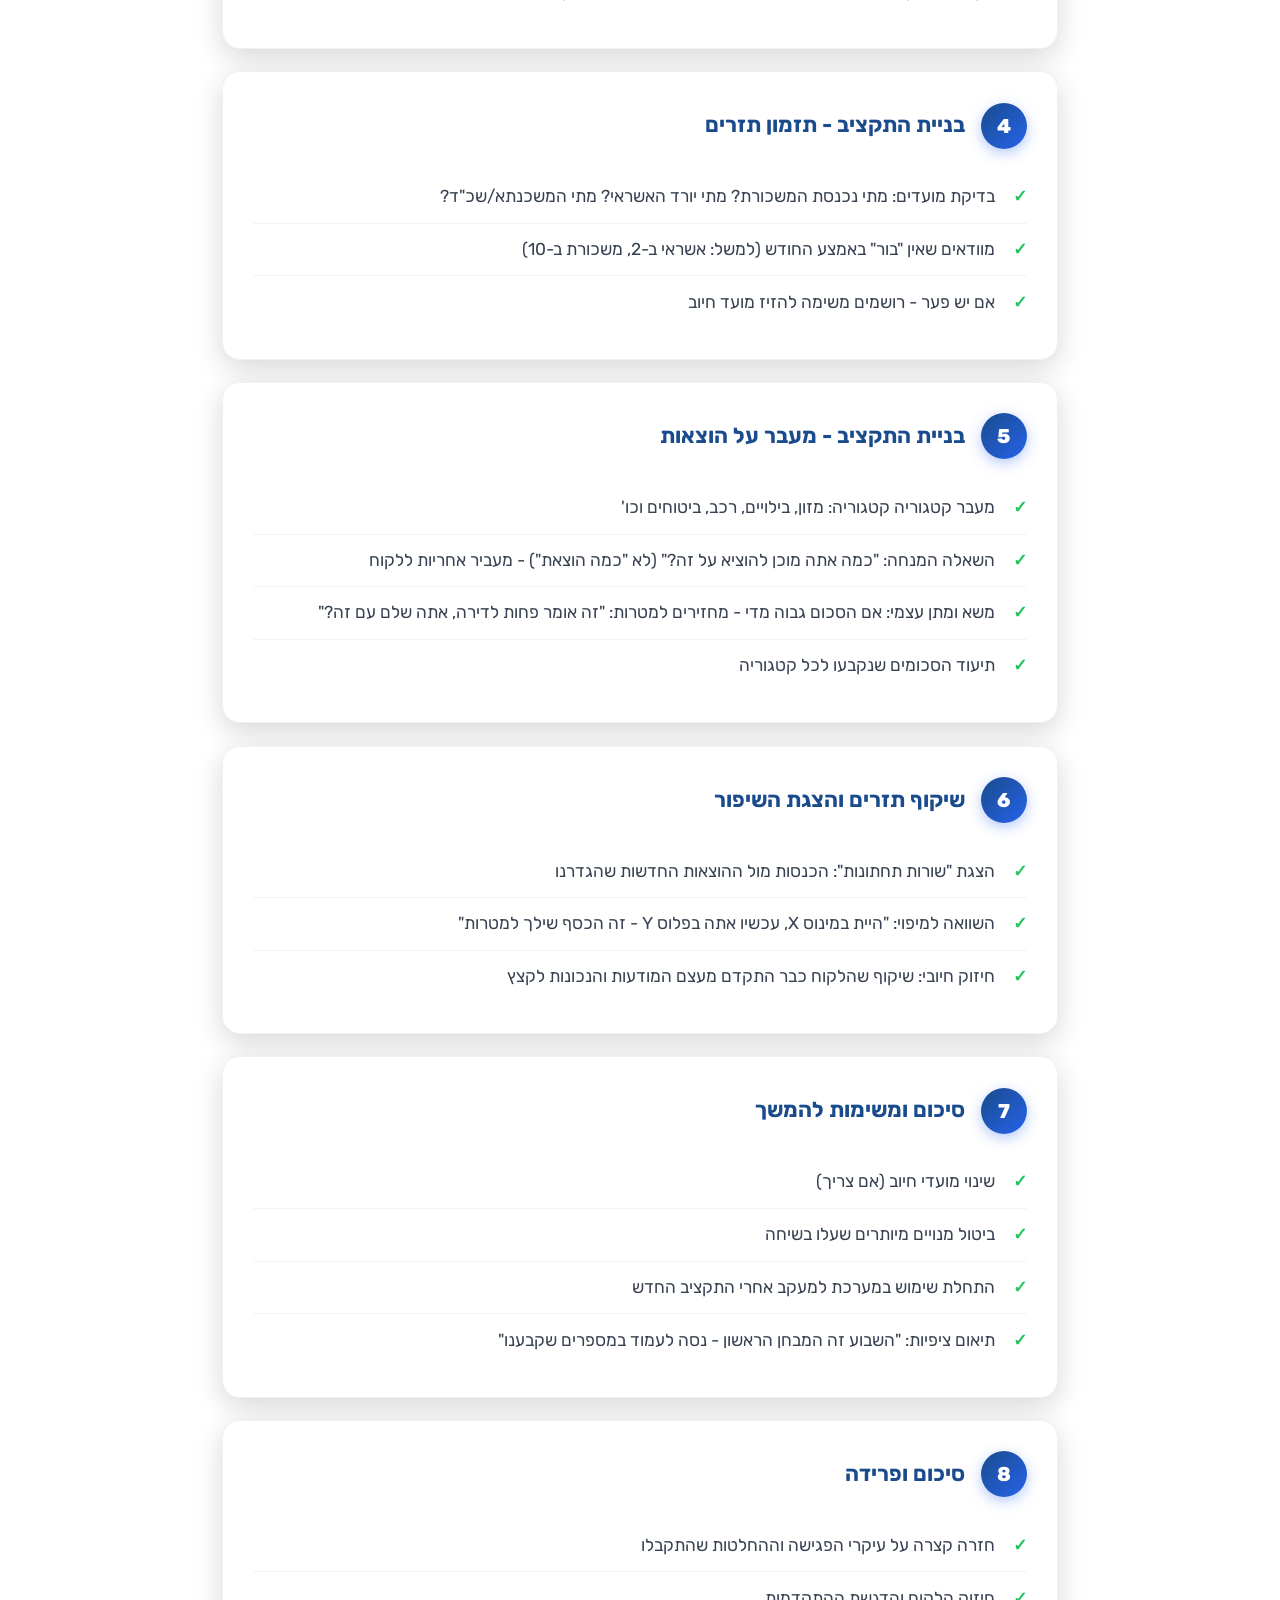
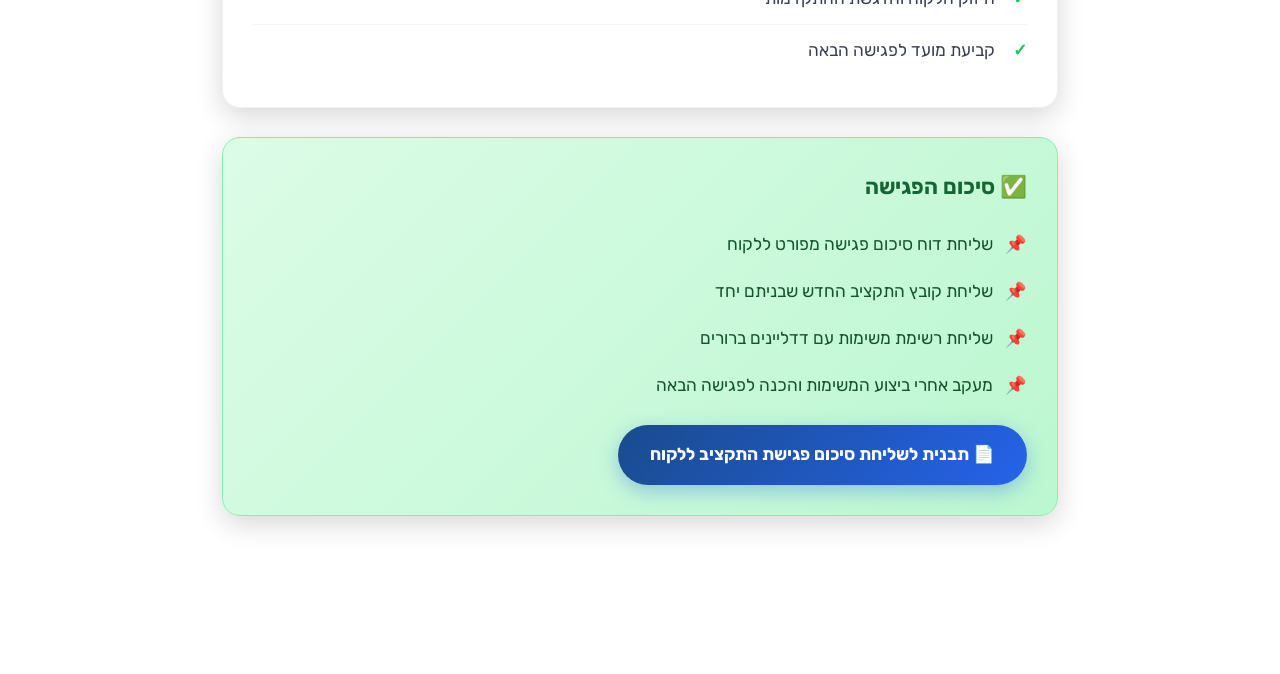
==== commit 046adff7: "כותרת דף הבית ל'דף הבית של היועץ' והסרת כל המקפים הארוכים - כותרת ראשית: 'הכלכלן של הבית' -> 'דף הבי" ====
--- a/budget-meeting.html
+++ b/budget-meeting.html
@@ -39,7 +39,7 @@
       </div>
       <ul class="checklist">
         <li>סמול טוק קצר ושבירת קרח</li>
-        <li>בדיקת דופק — איך עבר השבוע מאז הפגישה הקודמת?</li>
+        <li>בדיקת דופק - איך עבר השבוע מאז הפגישה הקודמת?</li>
         <li>יצירת אווירה נעימה ופתוחה לפני שנכנסים למספרים</li>
       </ul>
     </div>
@@ -51,7 +51,7 @@
         <div class="section-title">הצגת מטרת הפגישה</div>
       </div>
       <ul class="checklist">
-        <li>הצהרת מטרה: "היום אנחנו הולכים לעשות סדר — לצאת עם תקציב שאתה חי איתו בשלום"</li>
+        <li>הצהרת מטרה: "היום אנחנו הולכים לעשות סדר - לצאת עם תקציב שאתה חי איתו בשלום"</li>
         <li>הסבר שהמספרים מפגישת המיפוי הופכים עכשיו לתוכנית עבודה</li>
         <li>הצגת שלבי הפגישה: עלות אלטרנטיבית, בניית תקציב, תזרים סופי, משימות</li>
       </ul>
@@ -64,7 +64,7 @@
         <div class="section-title">עיקרון העלות האלטרנטיבית</div>
       </div>
       <ul class="checklist">
-        <li>הסבר שכסף הוא משאב מוגבל — כל שקל שנשרף היום נלקח מהמטרה הגדולה</li>
+        <li>הסבר שכסף הוא משאב מוגבל - כל שקל שנשרף היום נלקח מהמטרה הגדולה</li>
         <li>חיבור העיקרון למטרות האישיות של הלקוח (דירה, חופשה, חיסכון)</li>
         <li>בקשה מהלקוח לשמור את המטרות מול העיניים בזמן בניית התקציב</li>
       </ul>
@@ -74,12 +74,12 @@
     <div class="section">
       <div class="section-header">
         <div class="section-number">4</div>
-        <div class="section-title">בניית התקציב – תזמון תזרים</div>
+        <div class="section-title">בניית התקציב - תזמון תזרים</div>
       </div>
       <ul class="checklist">
         <li>בדיקת מועדים: מתי נכנסת המשכורת? מתי יורד האשראי? מתי המשכנתא/שכ"ד?</li>
         <li>מוודאים שאין "בור" באמצע החודש (למשל: אשראי ב-2, משכורת ב-10)</li>
-        <li>אם יש פער — רושמים משימה להזיז מועד חיוב</li>
+        <li>אם יש פער - רושמים משימה להזיז מועד חיוב</li>
       </ul>
     </div>
 
@@ -87,12 +87,12 @@
     <div class="section">
       <div class="section-header">
         <div class="section-number">5</div>
-        <div class="section-title">בניית התקציב – מעבר על הוצאות</div>
+        <div class="section-title">בניית התקציב - מעבר על הוצאות</div>
       </div>
       <ul class="checklist">
         <li>מעבר קטגוריה קטגוריה: מזון, בילויים, רכב, ביטוחים וכו'</li>
-        <li>השאלה המנחה: "כמה אתה מוכן להוציא על זה?" (לא "כמה הוצאת") — מעביר אחריות ללקוח</li>
-        <li>משא ומתן עצמי: אם הסכום גבוה מדי — מחזירים למטרות: "זה אומר פחות לדירה, אתה שלם עם זה?"</li>
+        <li>השאלה המנחה: "כמה אתה מוכן להוציא על זה?" (לא "כמה הוצאת") - מעביר אחריות ללקוח</li>
+        <li>משא ומתן עצמי: אם הסכום גבוה מדי - מחזירים למטרות: "זה אומר פחות לדירה, אתה שלם עם זה?"</li>
         <li>תיעוד הסכומים שנקבעו לכל קטגוריה</li>
       </ul>
     </div>
@@ -105,7 +105,7 @@
       </div>
       <ul class="checklist">
         <li>הצגת "שורות תחתונות": הכנסות מול ההוצאות החדשות שהגדרנו</li>
-        <li>השוואה למיפוי: "היית במינוס X, עכשיו אתה בפלוס Y — זה הכסף שילך למטרות"</li>
+        <li>השוואה למיפוי: "היית במינוס X, עכשיו אתה בפלוס Y - זה הכסף שילך למטרות"</li>
         <li>חיזוק חיובי: שיקוף שהלקוח כבר התקדם מעצם המודעות והנכונות לקצץ</li>
       </ul>
     </div>
@@ -120,7 +120,7 @@
         <li>שינוי מועדי חיוב (אם צריך)</li>
         <li>ביטול מנויים מיותרים שעלו בשיחה</li>
         <li>התחלת שימוש במערכת למעקב אחרי התקציב החדש</li>
-        <li>תיאום ציפיות: "השבוע זה המבחן הראשון — נסה לעמוד במספרים שקבענו"</li>
+        <li>תיאום ציפיות: "השבוע זה המבחן הראשון - נסה לעמוד במספרים שקבענו"</li>
       </ul>
     </div>
 
@@ -150,7 +150,7 @@
     </div>
 
     <footer>
-      <p>השקעות לצעירים בתכל'ס — מבנה פגישת התקציב</p>
+      <p>השקעות לצעירים בתכל'ס - מבנה פגישת התקציב</p>
       <p class="sign">אורי ניניו</p>
     </footer>
   </div>
--- a/style.css
+++ b/style.css
@@ -1,22 +1,23 @@
 /* ============================================================
    הכלכלן של הבית — מדריך היועץ
-   Design System (dark + gold) — The Home Economist identity
+   Design System — זהות המותג הכחולה "השקעות לצעירים בתכל'ס"
    ============================================================ */
 
 :root {
-  --gold:        #C9A86C;
-  --gold-light:  #E0C896;
-  --gold-dark:   #A88844;
-  --surface:     #0F0F0F;
-  --surface2:    #1A1A1A;
-  --surface3:    #242424;
-  --line:        #2A2A2A;
-  --txt:         #F0EDEA;
-  --muted:       #8A8178;
-  --income:      #4ADE80;
-  --expense:     #F87171;
-  --gold-grad:   linear-gradient(135deg, #E0C896 0%, #C9A86C 45%, #A88844 100%);
-  --radius:      18px;
+  --brand-dark: #1a4b8c;   /* כחול כהה — כותרות */
+  --brand:      #2563eb;   /* כחול ראשי */
+  --brand-deep: #1e40af;   /* כחול עמוק */
+  --brand-grad: linear-gradient(135deg, #1a4b8c 0%, #2563eb 100%);
+  --page-grad:  linear-gradient(135deg, #1a4b8c 0%, #2563eb 50%, #1e40af 100%);
+  --green:      #22c55e;
+  --green-dark: #16a34a;
+  --green-grad: linear-gradient(135deg, #22c55e 0%, #16a34a 100%);
+  --ink:        #1f2937;   /* טקסט בכרטיסים */
+  --muted:      #4a5568;   /* טקסט משני (בשימוש גם inline) */
+  --line:       #eef2f7;   /* גבולות בהירים */
+  --gold:       #1a4b8c;   /* alias לשם ותק — ממופה לכחול המותג */
+  --expense:    #dc2626;
+  --radius:     18px;
 }
 
 * {
@@ -25,19 +26,17 @@
   padding: 0;
 }
 
-html, body {
-  direction: rtl;
-}
+html, body { direction: rtl; }
 
 body {
   font-family: 'Rubik', 'Heebo', sans-serif;
   background:
-    radial-gradient(1100px 560px at 50% -12%, rgba(201, 168, 108, 0.14), transparent 70%),
-    radial-gradient(900px 500px at 100% 110%, rgba(201, 168, 108, 0.06), transparent 70%),
-    var(--surface);
+    radial-gradient(1100px 560px at 50% -12%, rgba(255, 255, 255, 0.16), transparent 70%),
+    radial-gradient(900px 520px at 100% 108%, rgba(96, 165, 250, 0.28), transparent 70%),
+    var(--page-grad);
   background-attachment: fixed;
   min-height: 100vh;
-  color: var(--txt);
+  color: var(--ink);
   line-height: 1.7;
   -webkit-font-smoothing: antialiased;
 }
@@ -56,38 +55,35 @@
   animation: fadeInUp 0.6s ease-out;
 }
 
-.container.narrow {
-  max-width: 900px;
-}
+.container.narrow { max-width: 900px; }
 
 /* ---------- Header ---------- */
 header {
   text-align: center;
   padding: 2.5rem 1rem 2rem;
+  color: #ffffff;
 }
 
 .brand-logo {
   font-size: 3.2rem;
   line-height: 1;
   margin-bottom: 0.75rem;
-  filter: drop-shadow(0 4px 18px rgba(201, 168, 108, 0.35));
+  filter: drop-shadow(0 6px 16px rgba(0, 0, 0, 0.3));
 }
 
 header h1 {
   font-size: 2.7rem;
   font-weight: 800;
   letter-spacing: -0.01em;
-  background: var(--gold-grad);
-  -webkit-background-clip: text;
-  background-clip: text;
-  -webkit-text-fill-color: transparent;
+  color: #ffffff;
+  text-shadow: 0 2px 12px rgba(0, 0, 0, 0.25);
   margin-bottom: 0.5rem;
 }
 
 header h2 {
   font-size: 1.45rem;
   font-weight: 500;
-  color: var(--txt);
+  color: #ffffff;
   opacity: 0.95;
   margin-bottom: 0.4rem;
 }
@@ -95,7 +91,7 @@
 header p {
   font-size: 1.15rem;
   font-weight: 400;
-  color: var(--muted);
+  color: rgba(255, 255, 255, 0.9);
   max-width: 640px;
   margin: 0.2rem auto 0;
 }
@@ -105,10 +101,10 @@
   font-size: 0.82rem;
   font-weight: 600;
   letter-spacing: 0.14em;
-  color: var(--gold);
+  color: #ffffff;
   text-transform: uppercase;
-  border: 1px solid rgba(201, 168, 108, 0.35);
-  background: rgba(201, 168, 108, 0.07);
+  border: 1px solid rgba(255, 255, 255, 0.4);
+  background: rgba(255, 255, 255, 0.12);
   padding: 0.35rem 1rem;
   border-radius: 50px;
   margin-bottom: 1.2rem;
@@ -128,19 +124,19 @@
   align-items: center;
   gap: 0.6rem;
   padding: 1rem 2.4rem;
-  background: var(--gold-grad);
-  color: #0F0F0F;
+  background: var(--green-grad);
+  color: #ffffff;
   text-decoration: none;
   border-radius: 50px;
   font-size: 1.15rem;
   font-weight: 700;
-  box-shadow: 0 8px 30px rgba(201, 168, 108, 0.35);
+  box-shadow: 0 8px 28px rgba(22, 163, 74, 0.45);
   transition: transform 0.25s ease, box-shadow 0.25s ease;
 }
 
 .enter-system-btn:hover {
   transform: translateY(-3px);
-  box-shadow: 0 12px 40px rgba(201, 168, 108, 0.5);
+  box-shadow: 0 12px 36px rgba(22, 163, 74, 0.6);
 }
 
 /* ---------- Section-group heading (index zones) ---------- */
@@ -153,24 +149,22 @@
 }
 
 .group-heading .num,
-.group-heading .ico {
-  font-size: 1.6rem;
-}
+.group-heading .ico { font-size: 1.6rem; }
 
 .group-heading h2 {
   font-size: 1.6rem;
   font-weight: 700;
-  color: var(--txt);
+  color: #ffffff;
 }
 
 .group-heading .line {
   flex: 1;
   height: 1px;
-  background: linear-gradient(90deg, rgba(201, 168, 108, 0.4), transparent);
+  background: linear-gradient(90deg, rgba(255, 255, 255, 0.55), transparent);
 }
 
 .group-sub {
-  color: var(--muted);
+  color: rgba(255, 255, 255, 0.85);
   font-size: 1rem;
   margin: -0.5rem 0.35rem 0;
 }
@@ -185,14 +179,14 @@
 
 .tool-card {
   position: relative;
-  background: var(--surface2);
-  border: 1px solid var(--line);
+  background: #ffffff;
+  border: 1px solid #ffffff;
   border-radius: var(--radius);
   padding: 1.9rem 1.6rem;
-  box-shadow: 0 8px 30px rgba(0, 0, 0, 0.35);
-  transition: transform 0.3s ease, box-shadow 0.3s ease, border-color 0.3s ease;
+  box-shadow: 0 10px 34px rgba(0, 0, 0, 0.2);
+  transition: transform 0.3s ease, box-shadow 0.3s ease;
   text-decoration: none;
-  color: var(--txt);
+  color: var(--ink);
   display: flex;
   flex-direction: column;
   align-items: center;
@@ -211,8 +205,7 @@
 
 .tool-card:hover {
   transform: translateY(-8px);
-  border-color: rgba(201, 168, 108, 0.5);
-  box-shadow: 0 18px 50px rgba(0, 0, 0, 0.5), 0 0 0 1px rgba(201, 168, 108, 0.15);
+  box-shadow: 0 22px 55px rgba(0, 0, 0, 0.32);
 }
 
 .tool-card .step-tag {
@@ -222,9 +215,9 @@
   font-size: 0.72rem;
   font-weight: 700;
   letter-spacing: 0.05em;
-  color: var(--gold);
-  background: rgba(201, 168, 108, 0.1);
-  border: 1px solid rgba(201, 168, 108, 0.3);
+  color: var(--brand-dark);
+  background: #eff6ff;
+  border: 1px solid #bfdbfe;
   padding: 0.2rem 0.6rem;
   border-radius: 50px;
 }
@@ -232,33 +225,33 @@
 .tool-icon {
   width: 68px;
   height: 68px;
-  background: rgba(201, 168, 108, 0.12);
-  border: 1px solid rgba(201, 168, 108, 0.35);
+  background: rgba(37, 99, 235, 0.1);
+  border: 1px solid rgba(37, 99, 235, 0.25);
   border-radius: 18px;
   display: flex;
   align-items: center;
   justify-content: center;
   margin-bottom: 1.25rem;
   font-size: 1.9rem;
-  color: var(--gold);
+  color: var(--brand);
+}
+
+.tool-card.feature {
+  border: 2px solid var(--brand);
+  background: linear-gradient(160deg, #eff6ff 0%, #ffffff 55%);
 }
 
 .tool-card.feature .tool-icon {
-  background: var(--gold-grad);
-  color: #0F0F0F;
+  background: var(--brand-grad);
+  color: #ffffff;
   border-color: transparent;
-  box-shadow: 0 8px 24px rgba(201, 168, 108, 0.35);
-}
-
-.tool-card.feature {
-  border-color: rgba(201, 168, 108, 0.4);
-  background: linear-gradient(160deg, rgba(201, 168, 108, 0.08), var(--surface2) 55%);
+  box-shadow: 0 8px 22px rgba(37, 99, 235, 0.4);
 }
 
 .tool-card h3 {
   font-size: 1.28rem;
   font-weight: 700;
-  color: var(--gold);
+  color: var(--brand-dark);
   margin-bottom: 0.6rem;
 }
 
@@ -271,43 +264,37 @@
 
 .tool-card .btn {
   margin-top: 1.4rem;
-  background: var(--surface3);
-  border: 1px solid var(--line);
-  color: var(--gold);
-  padding: 0.7rem 1.8rem;
+  background: var(--brand-grad);
+  border: none;
+  color: #ffffff;
+  padding: 0.7rem 1.9rem;
   border-radius: 50px;
   font-weight: 600;
   font-size: 0.95rem;
   transition: all 0.3s ease;
+  box-shadow: 0 4px 14px rgba(37, 99, 235, 0.3);
 }
 
 .tool-card:hover .btn {
-  background: var(--gold-grad);
-  color: #0F0F0F;
-  border-color: transparent;
-}
-
-.tool-card.feature .btn {
-  background: var(--gold-grad);
-  color: #0F0F0F;
-  border-color: transparent;
+  transform: scale(1.04);
+  box-shadow: 0 6px 20px rgba(37, 99, 235, 0.45);
 }
 
 /* ---------- Content sections (inner pages) ---------- */
 .section {
-  background: var(--surface2);
+  background: #ffffff;
   border: 1px solid var(--line);
   border-radius: var(--radius);
   padding: 1.9rem;
   margin-bottom: 1.4rem;
-  box-shadow: 0 6px 24px rgba(0, 0, 0, 0.3);
-  transition: transform 0.3s ease, border-color 0.3s ease;
+  box-shadow: 0 8px 28px rgba(0, 0, 0, 0.16);
+  transition: transform 0.3s ease, box-shadow 0.3s ease;
   animation: fadeInUp 0.5s ease-out both;
 }
 
 .section:hover {
   transform: translateY(-4px);
-  border-color: rgba(201, 168, 108, 0.35);
+  box-shadow: 0 14px 38px rgba(0, 0, 0, 0.22);
 }
 
 .section:nth-of-type(1) { animation-delay: 0.05s; }
@@ -331,26 +318,26 @@
   width: 46px;
   height: 46px;
   min-width: 46px;
-  background: var(--gold-grad);
-  color: #0F0F0F;
+  background: var(--brand-grad);
+  color: #ffffff;
   border-radius: 50%;
   display: flex;
   align-items: center;
   justify-content: center;
   font-weight: 800;
   font-size: 1.25rem;
-  box-shadow: 0 4px 14px rgba(201, 168, 108, 0.3);
+  box-shadow: 0 4px 14px rgba(37, 99, 235, 0.35);
 }
 
 .section-title {
   font-size: 1.35rem;
   font-weight: 700;
-  color: var(--txt);
+  color: var(--brand-dark);
 }
 
 .section-content {
   font-size: 1.08rem;
-  color: var(--muted);
+  color: #374151;
   padding-right: 0.25rem;
 }
 
@@ -363,8 +350,8 @@
 .checklist li {
   padding: 0.7rem 0;
   font-size: 1.08rem;
-  color: var(--txt);
-  border-bottom: 1px solid var(--line);
+  color: #374151;
+  border-bottom: 1px solid #f1f4f8;
   display: flex;
   align-items: flex-start;
   gap: 0.7rem;
@@ -374,7 +361,7 @@
 
 .checklist li::before {
   content: "✓";
-  color: var(--gold);
+  color: var(--green);
   font-weight: bold;
   min-width: 20px;
 }
@@ -384,67 +371,81 @@
   margin-top: 0.5rem;
   margin-right: 1.5rem;
   padding-right: 1rem;
-  border-right: 2px solid rgba(201, 168, 108, 0.4);
+  border-right: 2px solid #93c5fd;
   width: 100%;
 }
 
 .sub-list li {
   padding: 0.35rem 0;
   font-size: 1rem;
-  color: var(--muted);
+  color: #4b5563;
   border-bottom: none;
 }
 
 .sub-list li::before { content: none; }
 
 /* ---------- Highlighted panels ---------- */
-.goals-section,
-.purpose-box {
-  background: linear-gradient(135deg, rgba(201, 168, 108, 0.13), rgba(201, 168, 108, 0.04));
-  border: 1px solid rgba(201, 168, 108, 0.3);
+/* Goals — warm yellow */
+.goals-section {
+  background: linear-gradient(135deg, #fef9c3 0%, #fde68a 100%);
+  border: 1px solid #fcd34d;
   border-radius: var(--radius);
   padding: 1.9rem;
   margin-bottom: 1.6rem;
-  box-shadow: 0 6px 24px rgba(0, 0, 0, 0.25);
-}
-
-.goals-section h3,
+  box-shadow: 0 8px 28px rgba(0, 0, 0, 0.16);
+}
+
+.goals-section h3 {
+  font-size: 1.35rem;
+  font-weight: 700;
+  color: #92400e;
+  margin-bottom: 1rem;
+  display: flex;
+  align-items: center;
+  gap: 0.5rem;
+}
+
+.goals-section ul { list-style: none; }
+
+.goals-section li {
+  padding: 0.55rem 0;
+  font-size: 1.08rem;
+  color: #78350f;
+  display: flex;
+  align-items: flex-start;
+  gap: 0.7rem;
+}
+
+.goals-section li::before { content: "🎯"; }
+
+/* Purpose — light blue */
+.purpose-box {
+  background: linear-gradient(135deg, #eff6ff 0%, #dbeafe 100%);
+  border: 1px solid #bfdbfe;
+  border-radius: var(--radius);
+  padding: 1.9rem;
+  margin-bottom: 1.6rem;
+  box-shadow: 0 8px 28px rgba(0, 0, 0, 0.12);
+}
+
 .purpose-box h3 {
   font-size: 1.35rem;
   font-weight: 700;
-  color: var(--gold);
+  color: var(--brand-dark);
   margin-bottom: 1rem;
   display: flex;
   align-items: center;
   gap: 0.5rem;
 }
 
-.goals-section ul,
-.purpose-box ul { list-style: none; }
-
-.goals-section li,
-.purpose-box li {
-  padding: 0.55rem 0;
-  font-size: 1.08rem;
-  color: var(--txt);
-  display: flex;
-  align-items: flex-start;
-  gap: 0.7rem;
-}
-
-.goals-section li::before { content: "🎯"; }
-
-.purpose-box p {
-  color: var(--txt);
-  font-size: 1.08rem;
-}
-
-/* Notes box (grey, gold accent) */
+.purpose-box p { color: #1e3a5f; font-size: 1.08rem; }
+
+/* Notes box (blue accent) */
 .notes-box,
 .note-box {
-  background: var(--surface2);
-  border: 1px solid var(--line);
-  border-right: 3px solid var(--gold);
+  background: #f8fafc;
+  border: 1px solid #e5e7eb;
+  border-right: 3px solid var(--brand);
   border-radius: var(--radius);
   padding: 1.6rem 1.9rem;
   margin-bottom: 1.6rem;
@@ -454,14 +455,12 @@
 .note-box h3 {
   font-size: 1.2rem;
   font-weight: 700;
-  color: var(--gold);
+  color: var(--brand-dark);
   margin-bottom: 0.8rem;
 }
 
 .notes-box ul,
-.note-box ul {
-  list-style: none;
-}
+.note-box ul { list-style: none; }
 
 .notes-box li,
 .note-box li {
@@ -475,26 +474,26 @@
 .notes-box li::before,
 .note-box li::before {
   content: "•";
-  color: var(--gold);
+  color: var(--brand);
   font-weight: bold;
 }
 
-/* After-meeting / summary (green accent) */
+/* After-meeting / summary (green) */
 .after-section,
 .summary-section {
-  background: linear-gradient(135deg, rgba(74, 222, 128, 0.1), rgba(74, 222, 128, 0.03));
-  border: 1px solid rgba(74, 222, 128, 0.25);
+  background: linear-gradient(135deg, #dcfce7 0%, #bbf7d0 100%);
+  border: 1px solid #86efac;
   border-radius: var(--radius);
   padding: 1.9rem;
   margin-top: 1.8rem;
-  box-shadow: 0 6px 24px rgba(0, 0, 0, 0.25);
+  box-shadow: 0 8px 28px rgba(0, 0, 0, 0.16);
 }
 
 .after-section h3,
 .summary-section h3 {
   font-size: 1.35rem;
   font-weight: 700;
-  color: var(--income);
+  color: #166534;
   margin-bottom: 1rem;
   display: flex;
   align-items: center;
@@ -508,7 +507,7 @@
 .summary-section li {
   padding: 0.55rem 0;
   font-size: 1.08rem;
-  color: var(--txt);
+  color: #14532d;
   display: flex;
   align-items: flex-start;
   gap: 0.7rem;
@@ -519,8 +518,8 @@
 
 /* Warning */
 .warning {
-  background: rgba(248, 113, 113, 0.1);
-  border: 1px solid rgba(248, 113, 113, 0.35);
+  background: #fef2f2;
+  border: 1px solid #fecaca;
   color: var(--expense);
   border-radius: 12px;
   padding: 0.7rem 1rem;
@@ -535,10 +534,10 @@
   display: flex;
   align-items: flex-start;
   gap: 0.5rem;
-  color: var(--gold);
+  color: #1d4ed8;
   font-size: 0.95rem;
-  background: rgba(201, 168, 108, 0.07);
-  border: 1px solid rgba(201, 168, 108, 0.2);
+  background: #eff6ff;
+  border: 1px solid #bfdbfe;
   border-radius: 12px;
   padding: 0.7rem 0.9rem;
 }
@@ -550,9 +549,9 @@
   gap: 0.35rem;
   font-size: 0.85rem;
   font-weight: 600;
-  color: var(--gold);
-  background: rgba(201, 168, 108, 0.1);
-  border: 1px solid rgba(201, 168, 108, 0.3);
+  color: var(--brand-dark);
+  background: #eff6ff;
+  border: 1px solid #bfdbfe;
   padding: 0.15rem 0.7rem;
   border-radius: 50px;
   margin-inline-start: 0.4rem;
@@ -562,7 +561,6 @@
 /* ---------- Buttons / links ---------- */
 .cta-btn,
 .form-btn,
-.template-link,
 .export-btn,
 .copy-btn {
   display: inline-flex;
@@ -570,8 +568,8 @@
   justify-content: center;
   gap: 0.5rem;
   padding: 0.95rem 2rem;
-  background: var(--gold-grad);
-  color: #0F0F0F;
+  background: var(--green-grad);
+  color: #ffffff;
   text-decoration: none;
   border: none;
   border-radius: 50px;
@@ -579,18 +577,39 @@
   font-weight: 700;
   font-family: inherit;
   cursor: pointer;
-  box-shadow: 0 6px 22px rgba(201, 168, 108, 0.3);
+  box-shadow: 0 6px 20px rgba(22, 163, 74, 0.4);
   transition: transform 0.25s ease, box-shadow 0.25s ease;
   margin-top: 1rem;
 }
 
 .cta-btn:hover,
 .form-btn:hover,
-.template-link:hover,
 .export-btn:hover,
 .copy-btn:hover {
   transform: translateY(-3px);
-  box-shadow: 0 10px 30px rgba(201, 168, 108, 0.45);
+  box-shadow: 0 10px 28px rgba(22, 163, 74, 0.55);
+}
+
+.template-link {
+  display: inline-flex;
+  align-items: center;
+  justify-content: center;
+  gap: 0.5rem;
+  padding: 0.95rem 2rem;
+  background: var(--brand-grad);
+  color: #ffffff;
+  text-decoration: none;
+  border-radius: 50px;
+  font-size: 1.08rem;
+  font-weight: 700;
+  box-shadow: 0 6px 20px rgba(37, 99, 235, 0.35);
+  transition: transform 0.25s ease, box-shadow 0.25s ease;
+  margin-top: 1rem;
+}
+
+.template-link:hover {
+  transform: translateY(-3px);
+  box-shadow: 0 10px 28px rgba(37, 99, 235, 0.5);
 }
 
 .export-btn,
@@ -602,9 +621,9 @@
   gap: 0.4rem;
   margin-top: 0.4rem;
   padding: 0.5rem 1.1rem;
-  background: var(--surface3);
-  border: 1px solid var(--line);
-  color: var(--gold);
+  background: #ffffff;
+  border: 1px solid #bfdbfe;
+  color: var(--brand);
   text-decoration: none;
   border-radius: 10px;
   font-size: 0.92rem;
@@ -613,8 +632,9 @@
 }
 
 .external-link:hover {
-  border-color: rgba(201, 168, 108, 0.5);
+  border-color: var(--brand);
   transform: translateY(-2px);
+  box-shadow: 0 4px 14px rgba(37, 99, 235, 0.25);
 }
 
 .external-link::after { content: "🔗"; font-size: 0.85rem; }
@@ -624,55 +644,63 @@
   display: inline-flex;
   align-items: center;
   gap: 0.5rem;
-  color: var(--muted);
+  color: #ffffff;
   text-decoration: none;
   font-size: 0.98rem;
   font-weight: 500;
   margin-bottom: 1rem;
   padding: 0.5rem 1rem;
-  background: var(--surface2);
-  border: 1px solid var(--line);
+  background: rgba(255, 255, 255, 0.12);
+  border: 1px solid rgba(255, 255, 255, 0.25);
   border-radius: 50px;
   transition: all 0.3s ease;
 }
 
 .back-link:hover {
-  color: var(--gold);
-  border-color: rgba(201, 168, 108, 0.4);
+  background: rgba(255, 255, 255, 0.22);
+  border-color: rgba(255, 255, 255, 0.5);
 }
 
 /* ---------- Footer ---------- */
 footer {
   text-align: center;
   padding: 2.5rem 2rem 1.5rem;
-  color: var(--muted);
+  color: rgba(255, 255, 255, 0.85);
   font-size: 0.95rem;
 }
 
 footer .sign {
   margin-top: 0.8rem;
   font-size: 0.85rem;
-  color: var(--gold);
+  color: #ffffff;
   font-weight: 600;
 }
 
 /* ---------- Meeting-summary template ---------- */
 .template-text {
-  background: var(--surface);
-  border: 1px solid var(--line);
+  background: #f8fafc;
+  border: 1px solid #e5e7eb;
+  border-right: 4px solid var(--brand);
   border-radius: 12px;
   padding: 1.1rem 1.3rem;
-  color: var(--txt);
+  color: #374151;
   font-size: 1.05rem;
   line-height: 1.9;
 }
 
 .placeholder {
-  color: var(--gold);
+  background: #dbeafe;
+  color: #1e40af;
+  padding: 0.15rem 0.5rem;
+  border-radius: 4px;
   font-weight: 600;
 }
 
-.section .section-title.solo { margin-bottom: 1rem; }
+.section-title.solo {
+  margin-bottom: 1rem;
+  padding-bottom: 0.5rem;
+  border-bottom: 2px solid #e5e7eb;
+}
 
 /* ---------- Goals image page ---------- */
 .image-container {
@@ -689,8 +717,8 @@
   height: auto;
   display: block;
   border-radius: var(--radius);
-  border: 1px solid var(--line);
-  box-shadow: 0 12px 40px rgba(0, 0, 0, 0.5);
+  border: 4px solid #ffffff;
+  box-shadow: 0 14px 40px rgba(0, 0, 0, 0.3);
 }
 
 .back-link.fixed {
@@ -699,7 +727,12 @@
   inset-inline-end: 15px;
   z-index: 100;
   margin: 0;
-}
+  background: rgba(255, 255, 255, 0.95);
+  color: var(--brand-dark);
+  border-color: rgba(26, 75, 140, 0.2);
+}
+
+.back-link.fixed:hover { background: #ffffff; }
 
 /* ---------- Responsive ---------- */
 @media (max-width: 768px) {
@@ -723,32 +756,33 @@
 @media print {
   body { background: #ffffff; color: #111111; }
   .container { max-width: 100%; padding: 0; }
-  header { padding: 1rem 0 1.5rem; }
+  header { padding: 1rem 0 1.5rem; color: var(--brand-dark); }
   .brand-logo { filter: none; }
-  header h1 { -webkit-text-fill-color: #A88844; color: #A88844; text-shadow: none; }
+  header h1 { color: var(--brand-dark); text-shadow: none; }
   header p { color: #444; }
   .back-link, .export-btn, .copy-btn, .enter-system-btn { display: none !important; }
   .section {
     background: #fff;
     box-shadow: none;
     border: 1px solid #ddd;
+    border-right: 4px solid var(--brand);
     page-break-inside: avoid;
     margin-bottom: 1rem;
     padding: 1.3rem;
     animation: none;
   }
-  .section-title { color: #111; }
+  .section-title { color: var(--brand-dark); }
   .checklist li { color: #111; border-color: #eee; }
-  .checklist li::before { color: #A88844; }
+  .checklist li::before { color: var(--green-dark); }
   .sub-list li { color: #444; }
   .external-link {
     background: none;
-    color: #A88844;
+    color: var(--brand);
     border: none;
     padding: 0;
     text-decoration: underline;
   }
   .external-link::after { content: " (" attr(href) ")"; font-size: 0.8rem; color: #777; }
   footer { color: #777; }
-  footer .sign { color: #A88844; }
-}
+  footer .sign { color: var(--brand-dark); }
+}
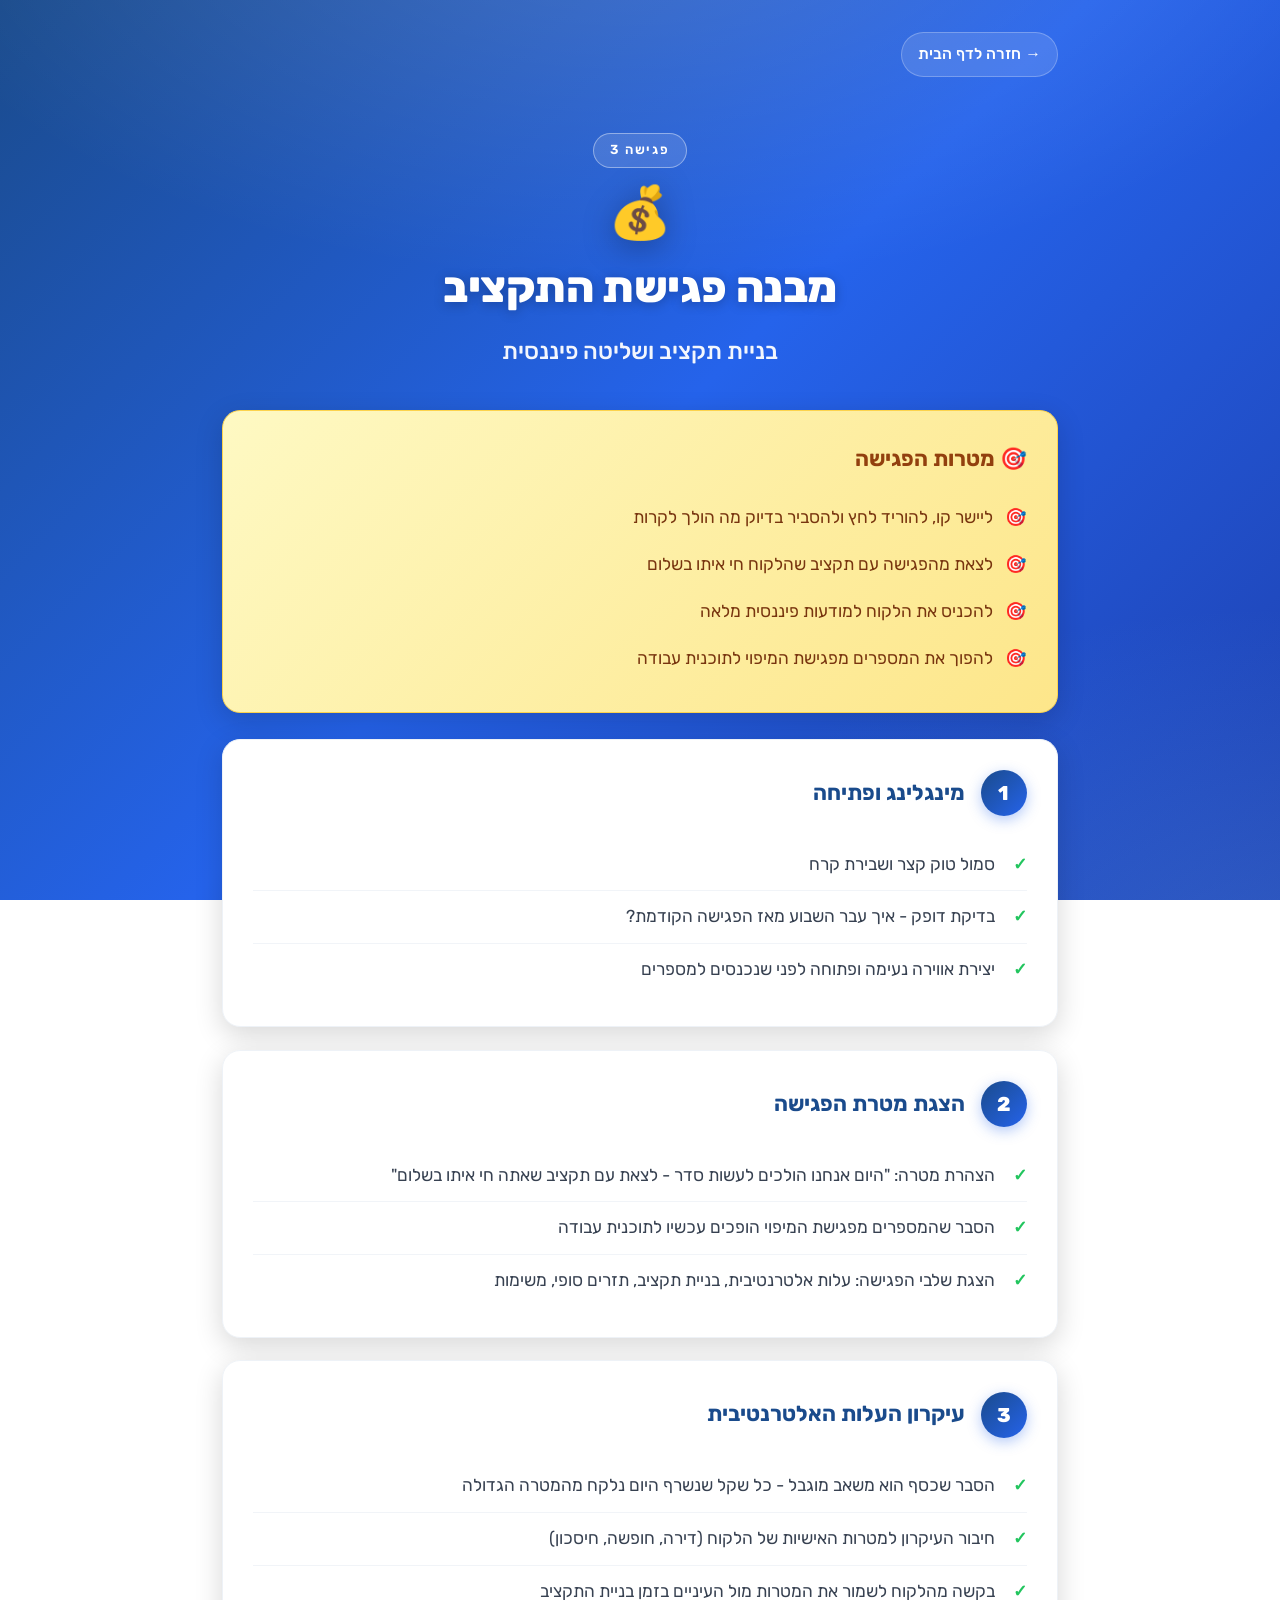
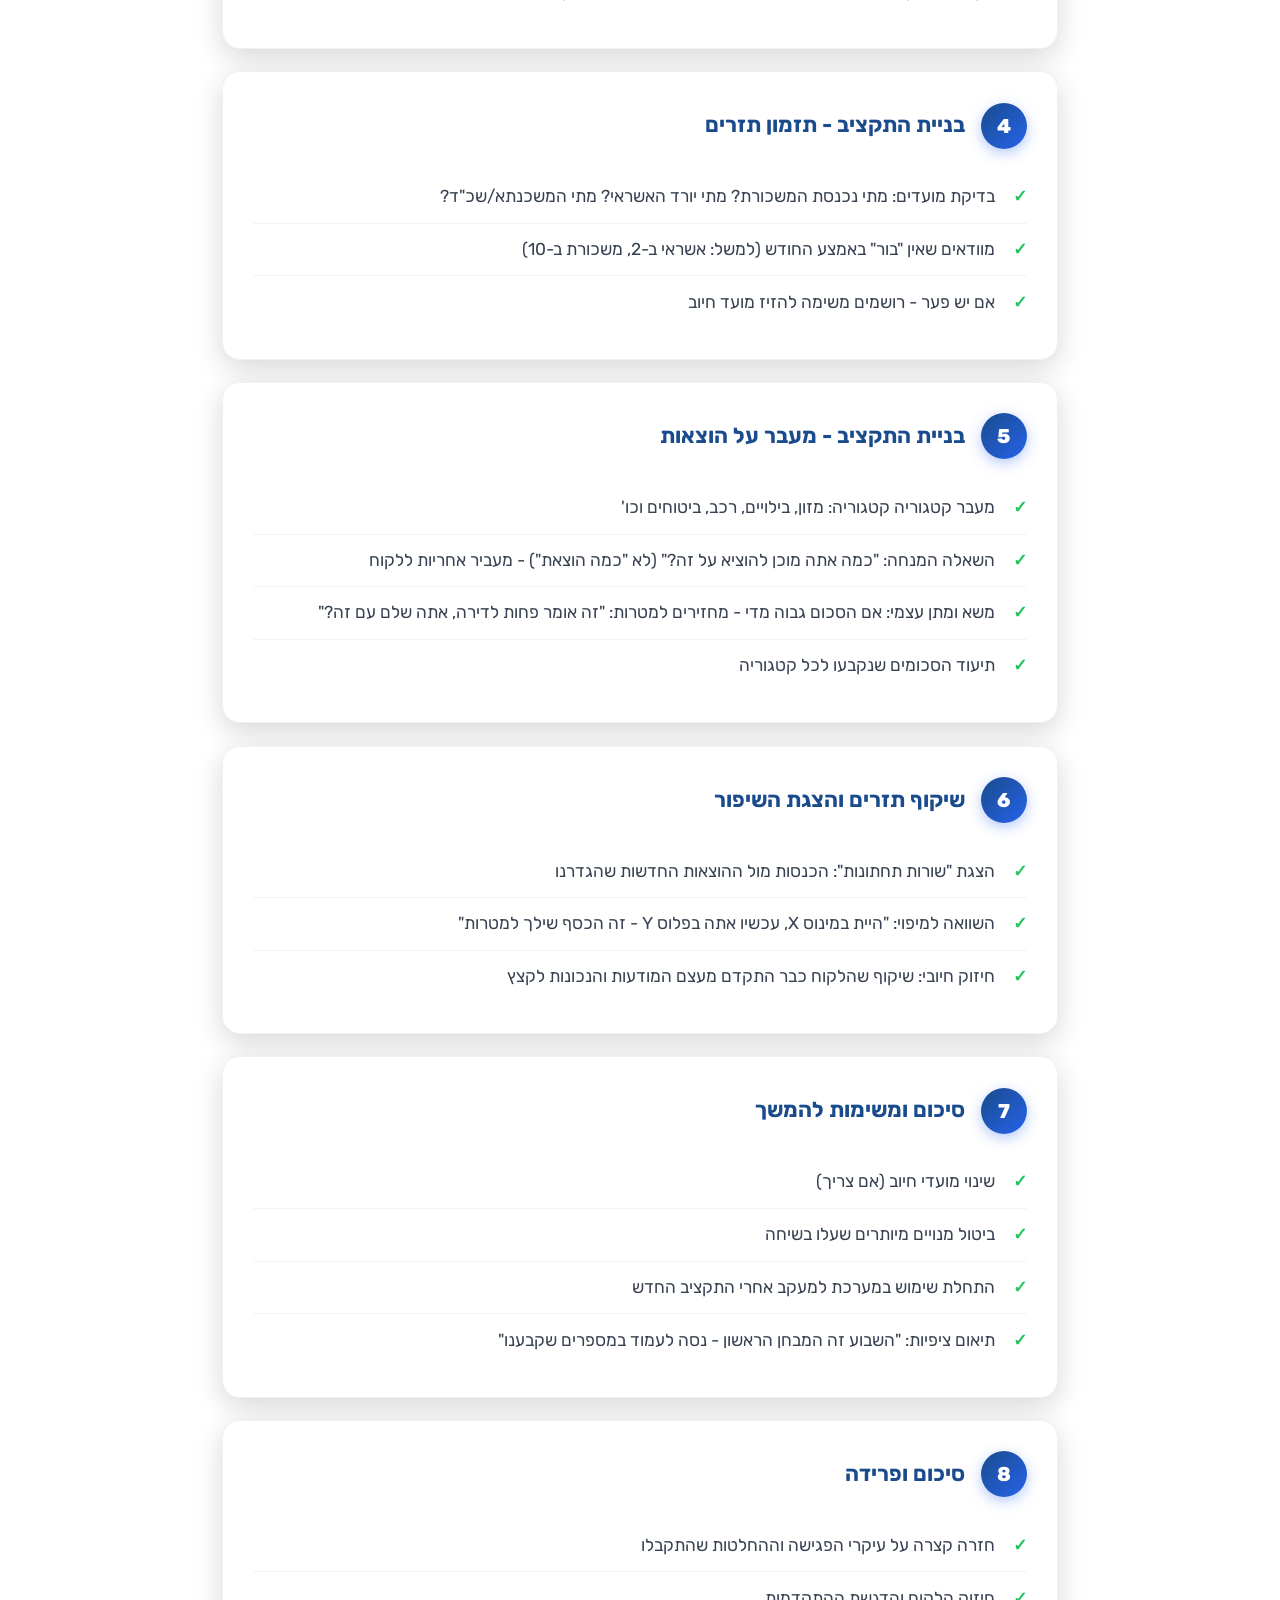
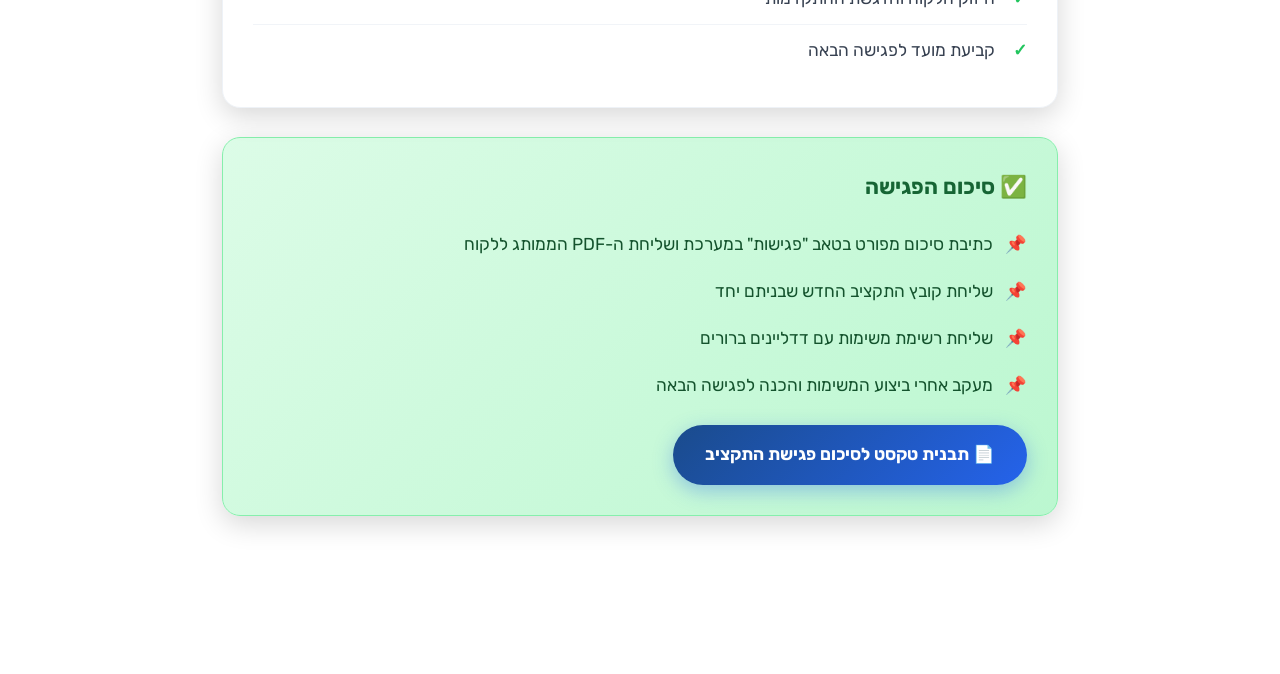
==== commit 9a59a9b6: "עדכון: משימות הלקוח וסיכומי הפגישות מתנהלים במערכת - דף משימות הלקוח: הרשימה נמצאת במערכת, כפתור 'כנ" ====
--- a/budget-meeting.html
+++ b/budget-meeting.html
@@ -141,12 +141,12 @@
     <div class="after-section">
       <h3>✅ סיכום הפגישה</h3>
       <ul>
-        <li>שליחת דוח סיכום פגישה מפורט ללקוח</li>
+        <li>כתיבת סיכום מפורט בטאב "פגישות" במערכת ושליחת ה-PDF הממותג ללקוח</li>
         <li>שליחת קובץ התקציב החדש שבניתם יחד</li>
         <li>שליחת רשימת משימות עם דדליינים ברורים</li>
         <li>מעקב אחרי ביצוע המשימות והכנה לפגישה הבאה</li>
       </ul>
-      <a href="https://docs.google.com/document/d/1S6octLlkmSJCd63CDHATtHOBDcO7E54i/copy" target="_blank" rel="noopener noreferrer" class="template-link">📄 תבנית לשליחת סיכום פגישת התקציב ללקוח</a>
+      <a href="https://docs.google.com/document/d/1S6octLlkmSJCd63CDHATtHOBDcO7E54i/copy" target="_blank" rel="noopener noreferrer" class="template-link">📄 תבנית טקסט לסיכום פגישת התקציב</a>
     </div>
 
     <footer>
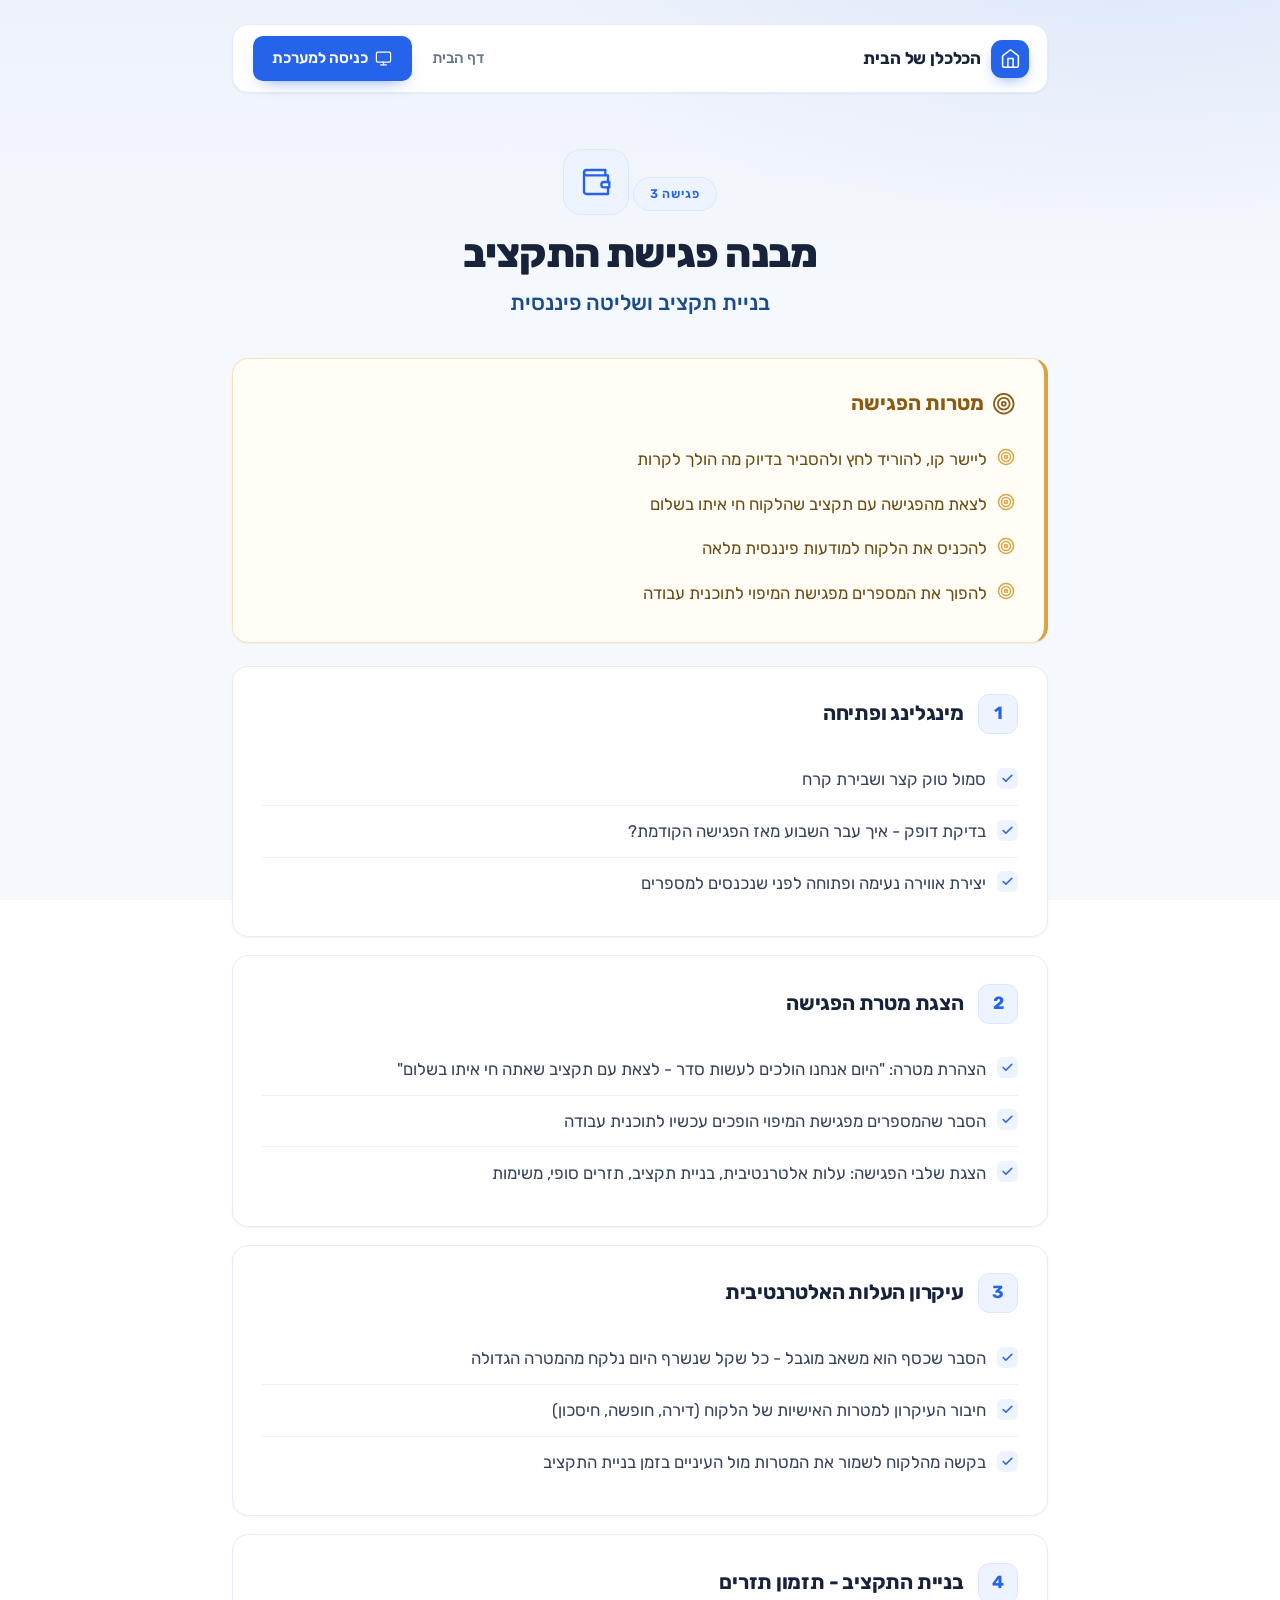
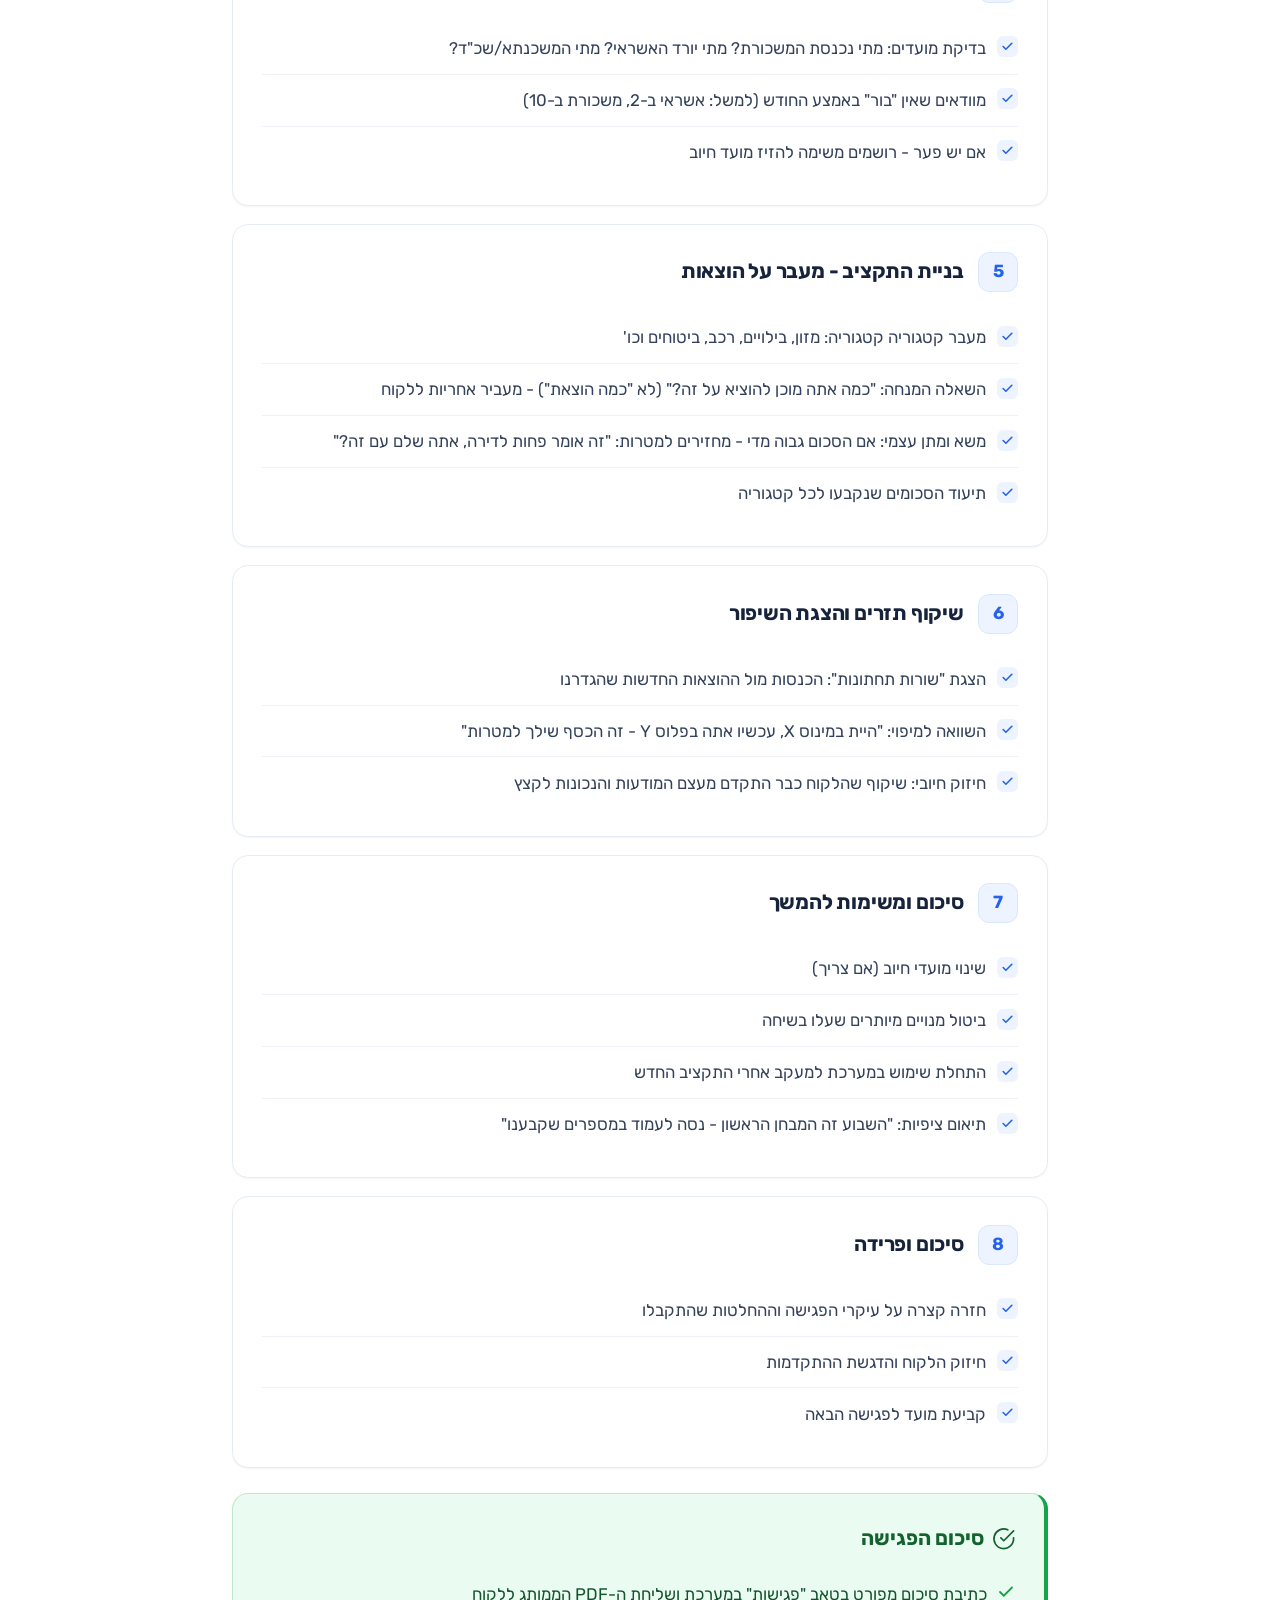
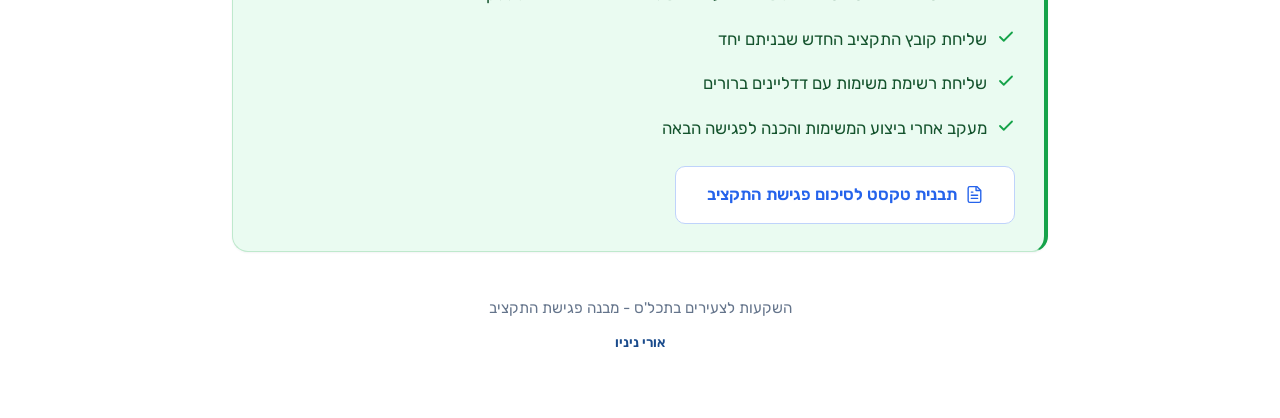
==== commit a93722e3: "עיצוב מחדש נקי בהשראת 21st.dev: רקע בהיר, כרטיסים לבנים, נאב־בר ואייקוני SVG במקום אימוג'ים - style." ====
--- a/budget-meeting.html
+++ b/budget-meeting.html
@@ -11,18 +11,33 @@
 </head>
 <body>
   <div class="container narrow">
-    <a href="index.html" class="back-link">→ חזרה לדף הבית</a>
+
+    <nav class="navbar">
+      <a class="nav-brand" href="index.html">
+        <span class="nav-mark">
+          <svg class="ic" xmlns="http://www.w3.org/2000/svg" viewBox="0 0 24 24" fill="none" stroke="currentColor" stroke-width="1.75" stroke-linecap="round" stroke-linejoin="round"><path d="m3 9 9-7 9 7v11a2 2 0 0 1-2 2H5a2 2 0 0 1-2-2z"/><path d="M9 22V12h6v10"/></svg>
+        </span>
+        <span class="nav-brand-text">הכלכלן של הבית</span>
+      </a>
+      <div class="nav-actions">
+        <a class="nav-link" href="index.html">דף הבית</a>
+        <a class="nav-cta" href="https://app.orimipuy.com/auth" target="_blank" rel="noopener noreferrer">
+          <svg class="ic" xmlns="http://www.w3.org/2000/svg" viewBox="0 0 24 24" fill="none" stroke="currentColor" stroke-width="1.75" stroke-linecap="round" stroke-linejoin="round"><rect width="20" height="14" x="2" y="3" rx="2"/><line x1="8" x2="16" y1="21" y2="21"/><line x1="12" x2="12" y1="17" y2="21"/></svg>
+          כניסה למערכת
+        </a>
+      </div>
+    </nav>
 
     <header>
       <span class="header-eyebrow">פגישה 3</span>
-      <div class="brand-logo">💰</div>
+      <div class="brand-logo"><svg class="ic" xmlns="http://www.w3.org/2000/svg" viewBox="0 0 24 24" fill="none" stroke="currentColor" stroke-width="1.75" stroke-linecap="round" stroke-linejoin="round"><path d="M21 12V7H5a2 2 0 0 1 0-4h14v4"/><path d="M3 5v14a2 2 0 0 0 2 2h16v-5"/><path d="M18 12a2 2 0 0 0 0 4h4v-4Z"/></svg></div>
       <h1>מבנה פגישת התקציב</h1>
       <h2>בניית תקציב ושליטה פיננסית</h2>
     </header>
 
     <!-- Goals Section -->
     <div class="goals-section">
-      <h3>🎯 מטרות הפגישה</h3>
+      <h3><svg class="ic" xmlns="http://www.w3.org/2000/svg" viewBox="0 0 24 24" fill="none" stroke="currentColor" stroke-width="1.75" stroke-linecap="round" stroke-linejoin="round"><circle cx="12" cy="12" r="10"/><circle cx="12" cy="12" r="6"/><circle cx="12" cy="12" r="2"/></svg> מטרות הפגישה</h3>
       <ul>
         <li>ליישר קו, להוריד לחץ ולהסביר בדיוק מה הולך לקרות</li>
         <li>לצאת מהפגישה עם תקציב שהלקוח חי איתו בשלום</li>
@@ -139,14 +154,14 @@
 
     <!-- After Meeting Section -->
     <div class="after-section">
-      <h3>✅ סיכום הפגישה</h3>
+      <h3><svg class="ic" xmlns="http://www.w3.org/2000/svg" viewBox="0 0 24 24" fill="none" stroke="currentColor" stroke-width="1.75" stroke-linecap="round" stroke-linejoin="round"><path d="M22 11.08V12a10 10 0 1 1-5.93-9.14"/><path d="m9 11 3 3L22 4"/></svg> סיכום הפגישה</h3>
       <ul>
         <li>כתיבת סיכום מפורט בטאב "פגישות" במערכת ושליחת ה-PDF הממותג ללקוח</li>
         <li>שליחת קובץ התקציב החדש שבניתם יחד</li>
         <li>שליחת רשימת משימות עם דדליינים ברורים</li>
         <li>מעקב אחרי ביצוע המשימות והכנה לפגישה הבאה</li>
       </ul>
-      <a href="https://docs.google.com/document/d/1S6octLlkmSJCd63CDHATtHOBDcO7E54i/copy" target="_blank" rel="noopener noreferrer" class="template-link">📄 תבנית טקסט לסיכום פגישת התקציב</a>
+      <a href="https://docs.google.com/document/d/1S6octLlkmSJCd63CDHATtHOBDcO7E54i/copy" target="_blank" rel="noopener noreferrer" class="template-link"><svg class="ic" xmlns="http://www.w3.org/2000/svg" viewBox="0 0 24 24" fill="none" stroke="currentColor" stroke-width="1.75" stroke-linecap="round" stroke-linejoin="round"><path d="M15 2H6a2 2 0 0 0-2 2v16a2 2 0 0 0 2 2h12a2 2 0 0 0 2-2V7Z"/><path d="M14 2v5h5"/><path d="M16 13H8"/><path d="M16 17H8"/><path d="M10 9H8"/></svg> תבנית טקסט לסיכום פגישת התקציב</a>
     </div>
 
     <footer>
--- a/style.css
+++ b/style.css
@@ -1,531 +1,645 @@
 /* ============================================================
    הכלכלן של הבית — מדריך היועץ
-   Design System — זהות המותג הכחולה "השקעות לצעירים בתכל'ס"
+   Design System v2 — "Clean Light" (בהשראת 21st.dev)
+   רקע בהיר · כרטיסים לבנים · אייקוני SVG · ללא אימוג'ים
    ============================================================ */
 
 :root {
-  --brand-dark: #1a4b8c;   /* כחול כהה — כותרות */
-  --brand:      #2563eb;   /* כחול ראשי */
-  --brand-deep: #1e40af;   /* כחול עמוק */
-  --brand-grad: linear-gradient(135deg, #1a4b8c 0%, #2563eb 100%);
-  --page-grad:  linear-gradient(135deg, #1a4b8c 0%, #2563eb 50%, #1e40af 100%);
-  --green:      #22c55e;
-  --green-dark: #16a34a;
-  --green-grad: linear-gradient(135deg, #22c55e 0%, #16a34a 100%);
-  --ink:        #1f2937;   /* טקסט בכרטיסים */
-  --muted:      #4a5568;   /* טקסט משני (בשימוש גם inline) */
-  --line:       #eef2f7;   /* גבולות בהירים */
-  --gold:       #1a4b8c;   /* alias לשם ותק — ממופה לכחול המותג */
+  /* Brand — כחול */
+  --brand-dark: #1a4b8c;
+  --brand:      #2563eb;
+  --brand-deep: #1e40af;
+  --brand-050:  #eef4ff;   /* רקע תווית/אייקון עדין */
+  --brand-100:  #dbe7fe;   /* גבול עדין */
+  --brand-200:  #bfd3fb;
+
+  /* Neutrals — טקסט ומשטחים */
+  --ink:        #16233a;   /* כותרות */
+  --body:       #33415a;   /* טקסט גוף */
+  --muted:      #64748b;   /* טקסט משני */
+  --surface:    #ffffff;   /* כרטיסים */
+  --line:       #e6ecf5;   /* גבולות */
+  --line-soft:  #eef2f8;
+
+  /* Semantic */
+  --green:      #16a34a;
+  --green-050:  #eafbf1;
+  --amber:      #b45309;
+  --amber-050:  #fff8eb;
   --expense:    #dc2626;
-  --radius:     18px;
-}
-
-* {
-  box-sizing: border-box;
-  margin: 0;
-  padding: 0;
-}
+  --gold:       #1a4b8c;   /* alias ותק — ממופה לכחול */
+
+  /* Elevation */
+  --shadow-sm:  0 1px 2px rgba(16, 35, 58, 0.05);
+  --shadow:     0 1px 3px rgba(16, 35, 58, 0.06), 0 10px 26px -14px rgba(16, 35, 58, 0.22);
+  --shadow-lg:  0 2px 6px rgba(16, 35, 58, 0.07), 0 22px 46px -22px rgba(16, 35, 58, 0.30);
+
+  --radius:     16px;
+  --radius-sm:  10px;
+}
+
+* { box-sizing: border-box; margin: 0; padding: 0; }
 
 html, body { direction: rtl; }
 
 body {
-  font-family: 'Rubik', 'Heebo', sans-serif;
+  font-family: 'Rubik', 'Heebo', system-ui, sans-serif;
   background:
-    radial-gradient(1100px 560px at 50% -12%, rgba(255, 255, 255, 0.16), transparent 70%),
-    radial-gradient(900px 520px at 100% 108%, rgba(96, 165, 250, 0.28), transparent 70%),
-    var(--page-grad);
+    radial-gradient(900px 460px at 88% -8%, rgba(37, 99, 235, 0.08), transparent 70%),
+    linear-gradient(180deg, #eef3fb 0%, #f5f8fc 34%, #f5f8fc 100%);
   background-attachment: fixed;
   min-height: 100vh;
-  color: var(--ink);
+  color: var(--body);
   line-height: 1.7;
   -webkit-font-smoothing: antialiased;
+  text-rendering: optimizeLegibility;
+}
+
+/* ---------- Icon base ---------- */
+svg.ic {
+  width: 1.15em;
+  height: 1.15em;
+  stroke-width: 1.75;
+  flex: none;
+  vertical-align: -0.15em;
 }
 
 /* ---------- Animations ---------- */
 @keyframes fadeInUp {
-  from { opacity: 0; transform: translateY(22px); }
+  from { opacity: 0; transform: translateY(14px); }
   to   { opacity: 1; transform: translateY(0); }
+}
+@media (prefers-reduced-motion: reduce) {
+  * { animation: none !important; transition: none !important; }
 }
 
 /* ---------- Layout ---------- */
 .container {
   max-width: 1160px;
   margin: 0 auto;
-  padding: 2rem;
-  animation: fadeInUp 0.6s ease-out;
-}
-
-.container.narrow { max-width: 900px; }
-
-/* ---------- Header ---------- */
+  padding: 1.5rem 2rem 3rem;
+}
+.container.narrow { max-width: 880px; }
+
+/* ---------- Navbar ---------- */
+.navbar {
+  display: flex;
+  align-items: center;
+  justify-content: space-between;
+  gap: 1rem;
+  background: var(--surface);
+  border: 1px solid var(--line);
+  border-radius: var(--radius);
+  box-shadow: var(--shadow-sm);
+  padding: 0.7rem 1.1rem 0.7rem 1.25rem;
+  margin-bottom: 2rem;
+}
+
+.nav-brand {
+  display: inline-flex;
+  align-items: center;
+  gap: 0.65rem;
+  text-decoration: none;
+  color: var(--ink);
+}
+
+.nav-mark {
+  display: inline-flex;
+  align-items: center;
+  justify-content: center;
+  width: 38px;
+  height: 38px;
+  border-radius: 11px;
+  background: var(--brand);
+  color: #fff;
+  box-shadow: 0 6px 16px -6px rgba(37, 99, 235, 0.6);
+}
+.nav-mark svg { width: 21px; height: 21px; }
+
+.nav-brand-text { font-weight: 700; font-size: 1.06rem; letter-spacing: -0.01em; }
+
+.nav-actions { display: flex; align-items: center; gap: 0.35rem; }
+
+.nav-link {
+  display: inline-flex;
+  align-items: center;
+  gap: 0.4rem;
+  padding: 0.55rem 0.9rem;
+  border-radius: var(--radius-sm);
+  color: var(--muted);
+  text-decoration: none;
+  font-size: 0.95rem;
+  font-weight: 500;
+  transition: color 0.2s ease, background 0.2s ease;
+}
+.nav-link:hover { color: var(--brand); background: var(--brand-050); }
+
+.nav-cta {
+  display: inline-flex;
+  align-items: center;
+  gap: 0.45rem;
+  padding: 0.6rem 1.2rem;
+  border-radius: var(--radius-sm);
+  background: var(--brand);
+  color: #fff;
+  text-decoration: none;
+  font-size: 0.95rem;
+  font-weight: 600;
+  box-shadow: 0 8px 18px -10px rgba(37, 99, 235, 0.7);
+  transition: background 0.2s ease, transform 0.2s ease;
+}
+.nav-cta:hover { background: var(--brand-deep); transform: translateY(-1px); }
+.nav-cta svg { width: 17px; height: 17px; }
+
+/* ---------- Header / Hero ---------- */
 header {
   text-align: center;
-  padding: 2.5rem 1rem 2rem;
-  color: #ffffff;
+  padding: 1.5rem 1rem 1.75rem;
+  color: var(--ink);
 }
 
 .brand-logo {
-  font-size: 3.2rem;
-  line-height: 1;
-  margin-bottom: 0.75rem;
-  filter: drop-shadow(0 6px 16px rgba(0, 0, 0, 0.3));
-}
+  display: inline-flex;
+  align-items: center;
+  justify-content: center;
+  width: 66px;
+  height: 66px;
+  margin: 0 auto 1rem;
+  border-radius: 18px;
+  background: var(--brand-050);
+  border: 1px solid var(--brand-100);
+  color: var(--brand);
+}
+.brand-logo svg { width: 32px; height: 32px; }
 
 header h1 {
-  font-size: 2.7rem;
+  font-size: 2.5rem;
   font-weight: 800;
-  letter-spacing: -0.01em;
-  color: #ffffff;
-  text-shadow: 0 2px 12px rgba(0, 0, 0, 0.25);
+  letter-spacing: -0.02em;
+  color: var(--ink);
+  line-height: 1.15;
   margin-bottom: 0.5rem;
 }
 
 header h2 {
-  font-size: 1.45rem;
+  font-size: 1.35rem;
   font-weight: 500;
-  color: #ffffff;
-  opacity: 0.95;
-  margin-bottom: 0.4rem;
+  color: var(--brand-dark);
+  margin-bottom: 0.5rem;
 }
 
 header p {
-  font-size: 1.15rem;
+  font-size: 1.12rem;
   font-weight: 400;
-  color: rgba(255, 255, 255, 0.9);
-  max-width: 640px;
-  margin: 0.2rem auto 0;
+  color: var(--muted);
+  max-width: 620px;
+  margin: 0.35rem auto 0;
 }
 
 .header-eyebrow {
   display: inline-block;
-  font-size: 0.82rem;
-  font-weight: 600;
-  letter-spacing: 0.14em;
-  color: #ffffff;
-  text-transform: uppercase;
-  border: 1px solid rgba(255, 255, 255, 0.4);
-  background: rgba(255, 255, 255, 0.12);
-  padding: 0.35rem 1rem;
-  border-radius: 50px;
-  margin-bottom: 1.2rem;
-}
-
-/* ---------- Hero CTA (enter the system) ---------- */
+  font-size: 0.78rem;
+  font-weight: 600;
+  letter-spacing: 0.08em;
+  color: var(--brand);
+  background: var(--brand-050);
+  border: 1px solid var(--brand-100);
+  padding: 0.35rem 0.95rem;
+  border-radius: 999px;
+  margin-bottom: 1.1rem;
+}
+
+/* Hero variant (index) — יישור להתחלה, עריכתי */
+header.hero {
+  text-align: start;
+  max-width: 760px;
+  margin: 0 auto;
+  padding: 1rem 0.25rem 0.5rem;
+}
+header.hero .brand-logo { margin: 0 0 1.15rem; }
+header.hero h1 { font-size: 2.9rem; }
+header.hero p { margin-inline: 0; }
+
+/* ---------- Hero CTA ---------- */
 .hero-cta {
   display: flex;
-  justify-content: center;
-  gap: 1rem;
+  gap: 0.8rem;
   flex-wrap: wrap;
-  margin: 0.5rem 0 1rem;
-}
+  margin: 1.4rem 0 0.5rem;
+}
+header:not(.hero) .hero-cta { justify-content: center; }
 
 .enter-system-btn {
   display: inline-flex;
   align-items: center;
-  gap: 0.6rem;
-  padding: 1rem 2.4rem;
-  background: var(--green-grad);
-  color: #ffffff;
+  gap: 0.55rem;
+  padding: 0.85rem 1.8rem;
+  background: var(--brand);
+  color: #fff;
   text-decoration: none;
-  border-radius: 50px;
-  font-size: 1.15rem;
-  font-weight: 700;
-  box-shadow: 0 8px 28px rgba(22, 163, 74, 0.45);
-  transition: transform 0.25s ease, box-shadow 0.25s ease;
-}
-
+  border-radius: var(--radius-sm);
+  font-size: 1.05rem;
+  font-weight: 600;
+  box-shadow: 0 12px 26px -12px rgba(37, 99, 235, 0.7);
+  transition: background 0.2s ease, transform 0.2s ease, box-shadow 0.2s ease;
+}
 .enter-system-btn:hover {
-  transform: translateY(-3px);
-  box-shadow: 0 12px 36px rgba(22, 163, 74, 0.6);
-}
+  background: var(--brand-deep);
+  transform: translateY(-2px);
+  box-shadow: 0 16px 32px -12px rgba(37, 99, 235, 0.75);
+}
+.enter-system-btn svg { width: 19px; height: 19px; }
 
 /* ---------- Section-group heading (index zones) ---------- */
 .group-heading {
   display: flex;
   align-items: center;
-  gap: 0.9rem;
-  margin: 2.5rem 0 1.25rem;
-  padding: 0 0.25rem;
-}
-
-.group-heading .num,
-.group-heading .ico { font-size: 1.6rem; }
-
+  gap: 0.8rem;
+  margin: 3rem 0 0.35rem;
+  padding: 0 0.15rem;
+}
+.group-heading .ico {
+  display: inline-flex;
+  align-items: center;
+  justify-content: center;
+  width: 34px;
+  height: 34px;
+  border-radius: 10px;
+  background: var(--brand-050);
+  border: 1px solid var(--brand-100);
+  color: var(--brand);
+}
+.group-heading .ico svg { width: 19px; height: 19px; }
 .group-heading h2 {
-  font-size: 1.6rem;
+  font-size: 1.4rem;
   font-weight: 700;
-  color: #ffffff;
-}
-
+  color: var(--ink);
+  letter-spacing: -0.01em;
+}
 .group-heading .line {
   flex: 1;
   height: 1px;
-  background: linear-gradient(90deg, rgba(255, 255, 255, 0.55), transparent);
-}
-
+  background: linear-gradient(90deg, var(--line), transparent);
+}
 .group-sub {
-  color: rgba(255, 255, 255, 0.85);
+  color: var(--muted);
   font-size: 1rem;
-  margin: -0.5rem 0.35rem 0;
+  margin: 0 0.35rem 1.3rem;
 }
 
 /* ---------- Tools / Cards grid (index) ---------- */
 .tools-grid {
   display: grid;
-  grid-template-columns: repeat(auto-fill, minmax(300px, 1fr));
-  gap: 1.5rem;
-  padding: 0.5rem 0;
+  grid-template-columns: repeat(auto-fill, minmax(290px, 1fr));
+  gap: 1.25rem;
+  padding: 0.25rem 0;
 }
 
 .tool-card {
   position: relative;
-  background: #ffffff;
-  border: 1px solid #ffffff;
+  background: var(--surface);
+  border: 1px solid var(--line);
   border-radius: var(--radius);
-  padding: 1.9rem 1.6rem;
-  box-shadow: 0 10px 34px rgba(0, 0, 0, 0.2);
-  transition: transform 0.3s ease, box-shadow 0.3s ease;
+  padding: 1.7rem 1.5rem;
+  box-shadow: var(--shadow-sm);
+  transition: transform 0.25s ease, box-shadow 0.25s ease, border-color 0.25s ease;
   text-decoration: none;
   color: var(--ink);
   display: flex;
   flex-direction: column;
-  align-items: center;
-  text-align: center;
+  align-items: flex-start;
+  text-align: start;
   animation: fadeInUp 0.5s ease-out both;
 }
-
-.tool-card:nth-child(1)  { animation-delay: 0.05s; }
-.tool-card:nth-child(2)  { animation-delay: 0.10s; }
-.tool-card:nth-child(3)  { animation-delay: 0.15s; }
-.tool-card:nth-child(4)  { animation-delay: 0.20s; }
-.tool-card:nth-child(5)  { animation-delay: 0.25s; }
-.tool-card:nth-child(6)  { animation-delay: 0.30s; }
-.tool-card:nth-child(7)  { animation-delay: 0.35s; }
-.tool-card:nth-child(8)  { animation-delay: 0.40s; }
+.tool-card:nth-child(1) { animation-delay: 0.03s; }
+.tool-card:nth-child(2) { animation-delay: 0.06s; }
+.tool-card:nth-child(3) { animation-delay: 0.09s; }
+.tool-card:nth-child(4) { animation-delay: 0.12s; }
+.tool-card:nth-child(5) { animation-delay: 0.15s; }
+.tool-card:nth-child(6) { animation-delay: 0.18s; }
+.tool-card:nth-child(7) { animation-delay: 0.21s; }
+.tool-card:nth-child(8) { animation-delay: 0.24s; }
 
 .tool-card:hover {
-  transform: translateY(-8px);
-  box-shadow: 0 22px 55px rgba(0, 0, 0, 0.32);
+  transform: translateY(-4px);
+  box-shadow: var(--shadow-lg);
+  border-color: var(--brand-100);
 }
 
 .tool-card .step-tag {
   position: absolute;
-  top: 1rem;
-  inset-inline-start: 1rem;
-  font-size: 0.72rem;
+  top: 1.1rem;
+  inset-inline-end: 1.1rem;
+  font-size: 0.7rem;
+  font-weight: 600;
+  letter-spacing: 0.02em;
+  color: var(--brand-dark);
+  background: var(--brand-050);
+  border: 1px solid var(--brand-100);
+  padding: 0.2rem 0.65rem;
+  border-radius: 999px;
+}
+
+.tool-icon {
+  width: 56px;
+  height: 56px;
+  background: var(--brand-050);
+  border: 1px solid var(--brand-100);
+  border-radius: 14px;
+  display: flex;
+  align-items: center;
+  justify-content: center;
+  margin-bottom: 1.1rem;
+  color: var(--brand);
+}
+.tool-icon svg { width: 27px; height: 27px; }
+
+.tool-card.feature {
+  border-color: var(--brand-200);
+  background: linear-gradient(180deg, var(--brand-050) 0%, #ffffff 60%);
+  box-shadow: 0 1px 3px rgba(16, 35, 58, 0.06), 0 16px 34px -20px rgba(37, 99, 235, 0.45);
+}
+.tool-card.feature .tool-icon {
+  background: var(--brand);
+  color: #fff;
+  border-color: transparent;
+  box-shadow: 0 10px 20px -10px rgba(37, 99, 235, 0.7);
+}
+
+.tool-card h3 {
+  font-size: 1.2rem;
   font-weight: 700;
-  letter-spacing: 0.05em;
-  color: var(--brand-dark);
-  background: #eff6ff;
-  border: 1px solid #bfdbfe;
-  padding: 0.2rem 0.6rem;
-  border-radius: 50px;
-}
-
-.tool-icon {
-  width: 68px;
-  height: 68px;
-  background: rgba(37, 99, 235, 0.1);
-  border: 1px solid rgba(37, 99, 235, 0.25);
-  border-radius: 18px;
+  color: var(--ink);
+  letter-spacing: -0.01em;
+  margin-bottom: 0.5rem;
+}
+.tool-card p {
+  font-size: 0.98rem;
+  color: var(--muted);
+  line-height: 1.6;
+  flex: 1;
+}
+
+.tool-card .btn {
+  margin-top: 1.35rem;
+  display: inline-flex;
+  align-items: center;
+  gap: 0.4rem;
+  color: var(--brand);
+  font-weight: 600;
+  font-size: 0.95rem;
+  padding: 0;
+}
+.tool-card .btn::after {
+  content: "";
+  width: 16px;
+  height: 16px;
+  background: currentColor;
+  -webkit-mask: url("data:image/svg+xml,%3Csvg xmlns='http://www.w3.org/2000/svg' viewBox='0 0 24 24' fill='none' stroke='black' stroke-width='2' stroke-linecap='round' stroke-linejoin='round'%3E%3Cline x1='19' y1='12' x2='5' y2='12'/%3E%3Cpolyline points='12 19 5 12 12 5'/%3E%3C/svg%3E") center / contain no-repeat;
+          mask: url("data:image/svg+xml,%3Csvg xmlns='http://www.w3.org/2000/svg' viewBox='0 0 24 24' fill='none' stroke='black' stroke-width='2' stroke-linecap='round' stroke-linejoin='round'%3E%3Cline x1='19' y1='12' x2='5' y2='12'/%3E%3Cpolyline points='12 19 5 12 12 5'/%3E%3C/svg%3E") center / contain no-repeat;
+  transition: transform 0.2s ease;
+}
+.tool-card:hover .btn::after { transform: translateX(-4px); }
+
+/* ---------- Content sections (inner pages) ---------- */
+.section {
+  background: var(--surface);
+  border: 1px solid var(--line);
+  border-radius: var(--radius);
+  padding: 1.7rem 1.8rem;
+  margin-bottom: 1.15rem;
+  box-shadow: var(--shadow-sm);
+  transition: box-shadow 0.25s ease;
+  animation: fadeInUp 0.45s ease-out both;
+}
+.section:hover { box-shadow: var(--shadow); }
+.section:nth-of-type(1) { animation-delay: 0.03s; }
+.section:nth-of-type(2) { animation-delay: 0.06s; }
+.section:nth-of-type(3) { animation-delay: 0.09s; }
+.section:nth-of-type(4) { animation-delay: 0.12s; }
+.section:nth-of-type(5) { animation-delay: 0.15s; }
+.section:nth-of-type(6) { animation-delay: 0.18s; }
+.section:nth-of-type(7) { animation-delay: 0.21s; }
+.section:nth-of-type(8) { animation-delay: 0.24s; }
+.section:nth-of-type(9) { animation-delay: 0.27s; }
+
+.section-header {
+  display: flex;
+  align-items: center;
+  gap: 0.9rem;
+  margin-bottom: 1.25rem;
+}
+.section-number {
+  width: 40px;
+  height: 40px;
+  min-width: 40px;
+  background: var(--brand-050);
+  color: var(--brand);
+  border: 1px solid var(--brand-100);
+  border-radius: 11px;
   display: flex;
   align-items: center;
   justify-content: center;
-  margin-bottom: 1.25rem;
-  font-size: 1.9rem;
-  color: var(--brand);
-}
-
-.tool-card.feature {
-  border: 2px solid var(--brand);
-  background: linear-gradient(160deg, #eff6ff 0%, #ffffff 55%);
-}
-
-.tool-card.feature .tool-icon {
-  background: var(--brand-grad);
-  color: #ffffff;
-  border-color: transparent;
-  box-shadow: 0 8px 22px rgba(37, 99, 235, 0.4);
-}
-
-.tool-card h3 {
+  font-weight: 700;
+  font-size: 1.1rem;
+}
+.section-title {
+  font-size: 1.28rem;
+  font-weight: 700;
+  color: var(--ink);
+  letter-spacing: -0.01em;
+  line-height: 1.35;
+}
+.section-content {
+  font-size: 1.05rem;
+  color: var(--body);
+  padding-inline-start: 0.15rem;
+}
+.section-content p { margin-bottom: 0.75rem; }
+.section-content p:last-child { margin-bottom: 0; }
+
+/* ---------- Checklists ---------- */
+.checklist { list-style: none; }
+.checklist li {
+  padding: 0.7rem 0;
+  font-size: 1.05rem;
+  color: var(--body);
+  border-bottom: 1px solid var(--line-soft);
+  display: flex;
+  align-items: flex-start;
+  gap: 0.7rem;
+}
+.checklist li:last-child { border-bottom: none; }
+.checklist li::before {
+  content: "";
+  width: 21px;
+  height: 21px;
+  min-width: 21px;
+  margin-top: 0.15rem;
+  border-radius: 6px;
+  background: var(--brand-050) url("data:image/svg+xml,%3Csvg xmlns='http://www.w3.org/2000/svg' viewBox='0 0 24 24' fill='none' stroke='%232563eb' stroke-width='3' stroke-linecap='round' stroke-linejoin='round'%3E%3Cpolyline points='20 6 9 17 4 12'/%3E%3C/svg%3E") center / 13px no-repeat;
+}
+
+.sub-list {
+  list-style: none;
+  margin-top: 0.5rem;
+  margin-inline-start: 1.4rem;
+  padding-inline-start: 1rem;
+  border-inline-start: 2px solid var(--brand-100);
+  width: 100%;
+}
+.sub-list li {
+  padding: 0.35rem 0;
+  font-size: 0.98rem;
+  color: var(--muted);
+  border-bottom: none;
+  display: block;
+}
+.sub-list li::before { content: none; display: none; }
+
+/* ---------- Highlighted panels ---------- */
+.goals-section {
+  background: #fffdf5;
+  border: 1px solid #f2e5bd;
+  border-inline-start: 4px solid #d9a441;
+  border-radius: var(--radius);
+  padding: 1.7rem 1.8rem;
+  margin-bottom: 1.4rem;
+  box-shadow: var(--shadow-sm);
+}
+.goals-section h3 {
+  font-size: 1.28rem;
+  font-weight: 700;
+  color: #8a5a12;
+  margin-bottom: 1rem;
+  display: flex;
+  align-items: center;
+  gap: 0.5rem;
+}
+.goals-section ul { list-style: none; }
+.goals-section li {
+  padding: 0.5rem 0;
+  font-size: 1.05rem;
+  color: #6b4a12;
+  display: flex;
+  align-items: flex-start;
+  gap: 0.65rem;
+}
+.goals-section li::before {
+  content: "";
+  width: 18px; height: 18px; min-width: 18px; margin-top: 0.2rem;
+  background: url("data:image/svg+xml,%3Csvg xmlns='http://www.w3.org/2000/svg' viewBox='0 0 24 24' fill='none' stroke='%23d9a441' stroke-width='2' stroke-linecap='round' stroke-linejoin='round'%3E%3Ccircle cx='12' cy='12' r='10'/%3E%3Ccircle cx='12' cy='12' r='6'/%3E%3Ccircle cx='12' cy='12' r='2'/%3E%3C/svg%3E") center / contain no-repeat;
+}
+
+/* Purpose — light blue */
+.purpose-box {
+  background: var(--brand-050);
+  border: 1px solid var(--brand-100);
+  border-radius: var(--radius);
+  padding: 1.7rem 1.8rem;
+  margin-bottom: 1.4rem;
+  box-shadow: var(--shadow-sm);
+}
+.purpose-box h3 {
   font-size: 1.28rem;
   font-weight: 700;
   color: var(--brand-dark);
-  margin-bottom: 0.6rem;
-}
-
-.tool-card p {
-  font-size: 1rem;
-  color: var(--muted);
-  line-height: 1.65;
-  flex: 1;
-}
-
-.tool-card .btn {
-  margin-top: 1.4rem;
-  background: var(--brand-grad);
-  border: none;
-  color: #ffffff;
-  padding: 0.7rem 1.9rem;
-  border-radius: 50px;
-  font-weight: 600;
-  font-size: 0.95rem;
-  transition: all 0.3s ease;
-  box-shadow: 0 4px 14px rgba(37, 99, 235, 0.3);
-}
-
-.tool-card:hover .btn {
-  transform: scale(1.04);
-  box-shadow: 0 6px 20px rgba(37, 99, 235, 0.45);
-}
-
-/* ---------- Content sections (inner pages) ---------- */
-.section {
-  background: #ffffff;
-  border: 1px solid var(--line);
-  border-radius: var(--radius);
-  padding: 1.9rem;
-  margin-bottom: 1.4rem;
-  box-shadow: 0 8px 28px rgba(0, 0, 0, 0.16);
-  transition: transform 0.3s ease, box-shadow 0.3s ease;
-  animation: fadeInUp 0.5s ease-out both;
-}
-
-.section:hover {
-  transform: translateY(-4px);
-  box-shadow: 0 14px 38px rgba(0, 0, 0, 0.22);
-}
-
-.section:nth-of-type(1) { animation-delay: 0.05s; }
-.section:nth-of-type(2) { animation-delay: 0.10s; }
-.section:nth-of-type(3) { animation-delay: 0.15s; }
-.section:nth-of-type(4) { animation-delay: 0.20s; }
-.section:nth-of-type(5) { animation-delay: 0.25s; }
-.section:nth-of-type(6) { animation-delay: 0.30s; }
-.section:nth-of-type(7) { animation-delay: 0.35s; }
-.section:nth-of-type(8) { animation-delay: 0.40s; }
-.section:nth-of-type(9) { animation-delay: 0.45s; }
-
-.section-header {
-  display: flex;
-  align-items: center;
-  gap: 1rem;
-  margin-bottom: 1.4rem;
-}
-
-.section-number {
-  width: 46px;
-  height: 46px;
-  min-width: 46px;
-  background: var(--brand-grad);
-  color: #ffffff;
-  border-radius: 50%;
-  display: flex;
-  align-items: center;
-  justify-content: center;
-  font-weight: 800;
-  font-size: 1.25rem;
-  box-shadow: 0 4px 14px rgba(37, 99, 235, 0.35);
-}
-
-.section-title {
-  font-size: 1.35rem;
-  font-weight: 700;
-  color: var(--brand-dark);
-}
-
-.section-content {
-  font-size: 1.08rem;
-  color: #374151;
-  padding-right: 0.25rem;
-}
-
-.section-content p { margin-bottom: 0.75rem; }
-.section-content p:last-child { margin-bottom: 0; }
-
-/* ---------- Checklists ---------- */
-.checklist { list-style: none; }
-
-.checklist li {
-  padding: 0.7rem 0;
-  font-size: 1.08rem;
-  color: #374151;
-  border-bottom: 1px solid #f1f4f8;
-  display: flex;
-  align-items: flex-start;
-  gap: 0.7rem;
-}
-
-.checklist li:last-child { border-bottom: none; }
-
-.checklist li::before {
-  content: "✓";
-  color: var(--green);
-  font-weight: bold;
-  min-width: 20px;
-}
-
-.sub-list {
-  list-style: none;
-  margin-top: 0.5rem;
-  margin-right: 1.5rem;
-  padding-right: 1rem;
-  border-right: 2px solid #93c5fd;
-  width: 100%;
-}
-
-.sub-list li {
-  padding: 0.35rem 0;
-  font-size: 1rem;
-  color: #4b5563;
-  border-bottom: none;
-}
-
-.sub-list li::before { content: none; }
-
-/* ---------- Highlighted panels ---------- */
-/* Goals — warm yellow */
-.goals-section {
-  background: linear-gradient(135deg, #fef9c3 0%, #fde68a 100%);
-  border: 1px solid #fcd34d;
-  border-radius: var(--radius);
-  padding: 1.9rem;
-  margin-bottom: 1.6rem;
-  box-shadow: 0 8px 28px rgba(0, 0, 0, 0.16);
-}
-
-.goals-section h3 {
-  font-size: 1.35rem;
-  font-weight: 700;
-  color: #92400e;
   margin-bottom: 1rem;
   display: flex;
   align-items: center;
   gap: 0.5rem;
 }
-
-.goals-section ul { list-style: none; }
-
-.goals-section li {
-  padding: 0.55rem 0;
-  font-size: 1.08rem;
-  color: #78350f;
-  display: flex;
-  align-items: flex-start;
-  gap: 0.7rem;
-}
-
-.goals-section li::before { content: "🎯"; }
-
-/* Purpose — light blue */
-.purpose-box {
-  background: linear-gradient(135deg, #eff6ff 0%, #dbeafe 100%);
-  border: 1px solid #bfdbfe;
-  border-radius: var(--radius);
-  padding: 1.9rem;
-  margin-bottom: 1.6rem;
-  box-shadow: 0 8px 28px rgba(0, 0, 0, 0.12);
-}
-
-.purpose-box h3 {
-  font-size: 1.35rem;
-  font-weight: 700;
-  color: var(--brand-dark);
-  margin-bottom: 1rem;
-  display: flex;
-  align-items: center;
-  gap: 0.5rem;
-}
-
-.purpose-box p { color: #1e3a5f; font-size: 1.08rem; }
+.purpose-box p { color: #234069; font-size: 1.05rem; }
 
 /* Notes box (blue accent) */
 .notes-box,
 .note-box {
-  background: #f8fafc;
-  border: 1px solid #e5e7eb;
-  border-right: 3px solid var(--brand);
+  background: #f8fafd;
+  border: 1px solid var(--line);
+  border-inline-start: 3px solid var(--brand);
   border-radius: var(--radius);
-  padding: 1.6rem 1.9rem;
-  margin-bottom: 1.6rem;
-}
-
+  padding: 1.5rem 1.8rem;
+  margin-bottom: 1.4rem;
+}
 .notes-box h3,
 .note-box h3 {
-  font-size: 1.2rem;
+  font-size: 1.18rem;
   font-weight: 700;
   color: var(--brand-dark);
   margin-bottom: 0.8rem;
 }
-
 .notes-box ul,
 .note-box ul { list-style: none; }
-
 .notes-box li,
 .note-box li {
   padding: 0.4rem 0;
-  color: var(--muted);
-  font-size: 1.03rem;
-  display: flex;
-  gap: 0.6rem;
-}
-
+  color: var(--body);
+  font-size: 1.02rem;
+  display: flex;
+  gap: 0.65rem;
+  align-items: flex-start;
+}
 .notes-box li::before,
 .note-box li::before {
-  content: "•";
-  color: var(--brand);
-  font-weight: bold;
+  content: "";
+  width: 6px; height: 6px; min-width: 6px;
+  margin-top: 0.72rem;
+  border-radius: 50%;
+  background: var(--brand);
 }
 
 /* After-meeting / summary (green) */
 .after-section,
 .summary-section {
-  background: linear-gradient(135deg, #dcfce7 0%, #bbf7d0 100%);
-  border: 1px solid #86efac;
+  background: var(--green-050);
+  border: 1px solid #bfe9cd;
+  border-inline-start: 4px solid var(--green);
   border-radius: var(--radius);
-  padding: 1.9rem;
-  margin-top: 1.8rem;
-  box-shadow: 0 8px 28px rgba(0, 0, 0, 0.16);
-}
-
+  padding: 1.7rem 1.8rem;
+  margin-top: 1.6rem;
+  box-shadow: var(--shadow-sm);
+}
 .after-section h3,
 .summary-section h3 {
-  font-size: 1.35rem;
+  font-size: 1.28rem;
   font-weight: 700;
-  color: #166534;
+  color: #14622f;
   margin-bottom: 1rem;
   display: flex;
   align-items: center;
   gap: 0.5rem;
 }
-
 .after-section ul,
 .summary-section ul { list-style: none; }
-
 .after-section li,
 .summary-section li {
-  padding: 0.55rem 0;
-  font-size: 1.08rem;
+  padding: 0.5rem 0;
+  font-size: 1.05rem;
   color: #14532d;
   display: flex;
   align-items: flex-start;
-  gap: 0.7rem;
-}
-
-.after-section li::before  { content: "📌"; }
-.summary-section li::before { content: "📌"; }
+  gap: 0.65rem;
+}
+.after-section li::before,
+.summary-section li::before {
+  content: "";
+  width: 18px; height: 18px; min-width: 18px; margin-top: 0.2rem;
+  background: url("data:image/svg+xml,%3Csvg xmlns='http://www.w3.org/2000/svg' viewBox='0 0 24 24' fill='none' stroke='%2316a34a' stroke-width='2.4' stroke-linecap='round' stroke-linejoin='round'%3E%3Cpath d='M20 6 9 17l-5-5'/%3E%3C/svg%3E") center / contain no-repeat;
+}
 
 /* Warning */
 .warning {
   background: #fef2f2;
-  border: 1px solid #fecaca;
-  color: var(--expense);
-  border-radius: 12px;
+  border: 1px solid #fbd5d5;
+  border-inline-start: 3px solid var(--expense);
+  color: #b91c1c;
+  border-radius: var(--radius-sm);
   padding: 0.7rem 1rem;
-  font-weight: 600;
+  font-weight: 500;
   font-size: 1rem;
-  display: inline-block;
+  display: inline-flex;
+  align-items: center;
+  gap: 0.5rem;
 }
 
 /* Tip inline (app-style hint) */
@@ -533,30 +647,34 @@
   margin-top: 0.9rem;
   display: flex;
   align-items: flex-start;
-  gap: 0.5rem;
-  color: #1d4ed8;
+  gap: 0.55rem;
+  color: var(--brand-dark);
   font-size: 0.95rem;
-  background: #eff6ff;
-  border: 1px solid #bfdbfe;
-  border-radius: 12px;
-  padding: 0.7rem 0.9rem;
-}
+  background: var(--brand-050);
+  border: 1px solid var(--brand-100);
+  border-radius: var(--radius-sm);
+  padding: 0.7rem 0.95rem;
+}
+.tip svg { width: 18px; height: 18px; color: var(--brand); margin-top: 0.1rem; }
+.tip a { color: var(--brand); font-weight: 600; text-decoration: none; }
+.tip a:hover { text-decoration: underline; }
 
 /* Tab chip (references an app tab) */
 .tab-chip {
   display: inline-flex;
   align-items: center;
   gap: 0.35rem;
-  font-size: 0.85rem;
+  font-size: 0.82rem;
   font-weight: 600;
   color: var(--brand-dark);
-  background: #eff6ff;
-  border: 1px solid #bfdbfe;
-  padding: 0.15rem 0.7rem;
-  border-radius: 50px;
-  margin-inline-start: 0.4rem;
+  background: var(--brand-050);
+  border: 1px solid var(--brand-100);
+  padding: 0.18rem 0.65rem;
+  border-radius: 999px;
+  margin-inline-start: 0.35rem;
   vertical-align: middle;
 }
+.tab-chip svg { width: 14px; height: 14px; color: var(--brand); }
 
 /* ---------- Buttons / links ---------- */
 .cta-btn,
@@ -567,50 +685,50 @@
   align-items: center;
   justify-content: center;
   gap: 0.5rem;
-  padding: 0.95rem 2rem;
-  background: var(--green-grad);
-  color: #ffffff;
+  padding: 0.85rem 1.9rem;
+  background: var(--brand);
+  color: #fff;
   text-decoration: none;
   border: none;
-  border-radius: 50px;
-  font-size: 1.08rem;
-  font-weight: 700;
+  border-radius: var(--radius-sm);
+  font-size: 1.03rem;
+  font-weight: 600;
   font-family: inherit;
   cursor: pointer;
-  box-shadow: 0 6px 20px rgba(22, 163, 74, 0.4);
-  transition: transform 0.25s ease, box-shadow 0.25s ease;
+  box-shadow: 0 12px 26px -14px rgba(37, 99, 235, 0.7);
+  transition: background 0.2s ease, transform 0.2s ease, box-shadow 0.2s ease;
   margin-top: 1rem;
 }
-
 .cta-btn:hover,
 .form-btn:hover,
 .export-btn:hover,
 .copy-btn:hover {
-  transform: translateY(-3px);
-  box-shadow: 0 10px 28px rgba(22, 163, 74, 0.55);
-}
+  background: var(--brand-deep);
+  transform: translateY(-2px);
+  box-shadow: 0 16px 30px -14px rgba(37, 99, 235, 0.75);
+}
+.cta-btn svg,
+.form-btn svg,
+.export-btn svg,
+.copy-btn svg { width: 18px; height: 18px; }
 
 .template-link {
   display: inline-flex;
   align-items: center;
   justify-content: center;
   gap: 0.5rem;
-  padding: 0.95rem 2rem;
-  background: var(--brand-grad);
-  color: #ffffff;
+  padding: 0.85rem 1.9rem;
+  background: var(--surface);
+  color: var(--brand);
   text-decoration: none;
-  border-radius: 50px;
-  font-size: 1.08rem;
-  font-weight: 700;
-  box-shadow: 0 6px 20px rgba(37, 99, 235, 0.35);
-  transition: transform 0.25s ease, box-shadow 0.25s ease;
+  border: 1px solid var(--brand-200);
+  border-radius: var(--radius-sm);
+  font-size: 1.03rem;
+  font-weight: 600;
+  transition: background 0.2s ease, transform 0.2s ease, border-color 0.2s ease;
   margin-top: 1rem;
 }
-
-.template-link:hover {
-  transform: translateY(-3px);
-  box-shadow: 0 10px 28px rgba(37, 99, 235, 0.5);
-}
+.template-link:hover { background: var(--brand-050); border-color: var(--brand); transform: translateY(-2px); }
 
 .export-btn,
 .copy-btn { width: 100%; }
@@ -619,87 +737,80 @@
   display: inline-flex;
   align-items: center;
   gap: 0.4rem;
-  margin-top: 0.4rem;
-  padding: 0.5rem 1.1rem;
-  background: #ffffff;
-  border: 1px solid #bfdbfe;
+  margin-top: 0.45rem;
+  padding: 0.45rem 0.95rem;
+  background: var(--surface);
+  border: 1px solid var(--brand-100);
   color: var(--brand);
   text-decoration: none;
-  border-radius: 10px;
-  font-size: 0.92rem;
-  font-weight: 600;
-  transition: all 0.3s ease;
-}
-
-.external-link:hover {
-  border-color: var(--brand);
-  transform: translateY(-2px);
-  box-shadow: 0 4px 14px rgba(37, 99, 235, 0.25);
-}
-
-.external-link::after { content: "🔗"; font-size: 0.85rem; }
+  border-radius: var(--radius-sm);
+  font-size: 0.9rem;
+  font-weight: 600;
+  transition: border-color 0.2s ease, transform 0.2s ease, background 0.2s ease;
+}
+.external-link:hover { border-color: var(--brand); background: var(--brand-050); transform: translateY(-1px); }
+.external-link::after {
+  content: "";
+  width: 14px; height: 14px;
+  background: currentColor;
+  -webkit-mask: url("data:image/svg+xml,%3Csvg xmlns='http://www.w3.org/2000/svg' viewBox='0 0 24 24' fill='none' stroke='black' stroke-width='2' stroke-linecap='round' stroke-linejoin='round'%3E%3Cpath d='M15 3h6v6'/%3E%3Cpath d='M10 14 21 3'/%3E%3Cpath d='M18 13v6a2 2 0 0 1-2 2H5a2 2 0 0 1-2-2V8a2 2 0 0 1 2-2h6'/%3E%3C/svg%3E") center / contain no-repeat;
+          mask: url("data:image/svg+xml,%3Csvg xmlns='http://www.w3.org/2000/svg' viewBox='0 0 24 24' fill='none' stroke='black' stroke-width='2' stroke-linecap='round' stroke-linejoin='round'%3E%3Cpath d='M15 3h6v6'/%3E%3Cpath d='M10 14 21 3'/%3E%3Cpath d='M18 13v6a2 2 0 0 1-2 2H5a2 2 0 0 1-2-2V8a2 2 0 0 1 2-2h6'/%3E%3C/svg%3E") center / contain no-repeat;
+}
 
 /* ---------- Back link ---------- */
 .back-link {
   display: inline-flex;
   align-items: center;
-  gap: 0.5rem;
-  color: #ffffff;
+  gap: 0.45rem;
+  color: var(--muted);
   text-decoration: none;
-  font-size: 0.98rem;
+  font-size: 0.95rem;
   font-weight: 500;
   margin-bottom: 1rem;
-  padding: 0.5rem 1rem;
-  background: rgba(255, 255, 255, 0.12);
-  border: 1px solid rgba(255, 255, 255, 0.25);
-  border-radius: 50px;
-  transition: all 0.3s ease;
-}
-
-.back-link:hover {
-  background: rgba(255, 255, 255, 0.22);
-  border-color: rgba(255, 255, 255, 0.5);
-}
+  padding: 0.5rem 0.95rem;
+  background: var(--surface);
+  border: 1px solid var(--line);
+  border-radius: var(--radius-sm);
+  transition: color 0.2s ease, border-color 0.2s ease;
+}
+.back-link:hover { color: var(--brand); border-color: var(--brand-100); }
 
 /* ---------- Footer ---------- */
 footer {
   text-align: center;
-  padding: 2.5rem 2rem 1.5rem;
-  color: rgba(255, 255, 255, 0.85);
+  padding: 2.75rem 2rem 1rem;
+  color: var(--muted);
   font-size: 0.95rem;
 }
-
 footer .sign {
-  margin-top: 0.8rem;
+  margin-top: 0.6rem;
   font-size: 0.85rem;
-  color: #ffffff;
+  color: var(--brand-dark);
   font-weight: 600;
 }
 
 /* ---------- Meeting-summary template ---------- */
 .template-text {
-  background: #f8fafc;
-  border: 1px solid #e5e7eb;
-  border-right: 4px solid var(--brand);
-  border-radius: 12px;
+  background: #f8fafd;
+  border: 1px solid var(--line);
+  border-inline-start: 4px solid var(--brand);
+  border-radius: var(--radius-sm);
   padding: 1.1rem 1.3rem;
-  color: #374151;
-  font-size: 1.05rem;
+  color: var(--body);
+  font-size: 1.03rem;
   line-height: 1.9;
 }
-
 .placeholder {
-  background: #dbeafe;
-  color: #1e40af;
-  padding: 0.15rem 0.5rem;
-  border-radius: 4px;
-  font-weight: 600;
-}
-
+  background: var(--brand-100);
+  color: var(--brand-deep);
+  padding: 0.12rem 0.5rem;
+  border-radius: 5px;
+  font-weight: 600;
+}
 .section-title.solo {
   margin-bottom: 1rem;
   padding-bottom: 0.5rem;
-  border-bottom: 2px solid #e5e7eb;
+  border-bottom: 1px solid var(--line);
 }
 
 /* ---------- Goals image page ---------- */
@@ -707,74 +818,68 @@
   display: flex;
   align-items: center;
   justify-content: center;
-  padding: 1.5rem;
+  padding: 1.25rem;
   width: 100%;
 }
-
 .goals-image {
   width: 100%;
   max-width: 640px;
   height: auto;
   display: block;
   border-radius: var(--radius);
-  border: 4px solid #ffffff;
-  box-shadow: 0 14px 40px rgba(0, 0, 0, 0.3);
-}
-
+  border: 1px solid var(--line);
+  box-shadow: var(--shadow-lg);
+}
 .back-link.fixed {
   position: fixed;
   top: 15px;
   inset-inline-end: 15px;
   z-index: 100;
   margin: 0;
-  background: rgba(255, 255, 255, 0.95);
-  color: var(--brand-dark);
-  border-color: rgba(26, 75, 140, 0.2);
-}
-
-.back-link.fixed:hover { background: #ffffff; }
+  box-shadow: var(--shadow-sm);
+}
 
 /* ---------- Responsive ---------- */
 @media (max-width: 768px) {
-  .container { padding: 1rem; }
-  header h1 { font-size: 2rem; }
-  header h2 { font-size: 1.2rem; }
-  header p { font-size: 1.02rem; }
-  .brand-logo { font-size: 2.6rem; }
-  .tools-grid { grid-template-columns: 1fr; gap: 1.2rem; }
-  .section { padding: 1.4rem; }
-  .goals-section, .purpose-box, .after-section, .summary-section { padding: 1.4rem; }
-  .section-title { font-size: 1.18rem; }
+  .container { padding: 1rem 1rem 2.5rem; }
+  .navbar { padding: 0.6rem 0.75rem; margin-bottom: 1.5rem; }
+  .nav-brand-text { font-size: 0.98rem; }
+  .nav-link { display: none; }
+  header h1, header.hero h1 { font-size: 2rem; }
+  header h2 { font-size: 1.15rem; }
+  header p { font-size: 1rem; }
+  .tools-grid { grid-template-columns: 1fr; gap: 1rem; }
+  .section { padding: 1.35rem 1.3rem; }
+  .goals-section, .purpose-box, .after-section, .summary-section { padding: 1.35rem 1.3rem; }
+  .section-title { font-size: 1.15rem; }
   .checklist li,
   .goals-section li,
   .after-section li,
   .summary-section li { font-size: 1rem; }
-  .group-heading h2 { font-size: 1.35rem; }
+  .group-heading h2 { font-size: 1.28rem; }
 }
 
 /* ---------- Print (client task sheet) ---------- */
 @media print {
-  body { background: #ffffff; color: #111111; }
+  body { background: #ffffff; color: #111827; }
   .container { max-width: 100%; padding: 0; }
-  header { padding: 1rem 0 1.5rem; color: var(--brand-dark); }
-  .brand-logo { filter: none; }
-  header h1 { color: var(--brand-dark); text-shadow: none; }
+  .navbar, .back-link, .export-btn, .copy-btn, .enter-system-btn, .hero-cta { display: none !important; }
+  header { padding: 0.5rem 0 1.25rem; }
+  .brand-logo { border-color: #ccc; background: #f3f4f6; }
+  header h1 { color: #111827; }
   header p { color: #444; }
-  .back-link, .export-btn, .copy-btn, .enter-system-btn { display: none !important; }
   .section {
     background: #fff;
     box-shadow: none;
     border: 1px solid #ddd;
-    border-right: 4px solid var(--brand);
+    border-inline-start: 4px solid var(--brand);
     page-break-inside: avoid;
     margin-bottom: 1rem;
     padding: 1.3rem;
     animation: none;
   }
-  .section-title { color: var(--brand-dark); }
-  .checklist li { color: #111; border-color: #eee; }
-  .checklist li::before { color: var(--green-dark); }
-  .sub-list li { color: #444; }
+  .section-title { color: #111827; }
+  .checklist li { color: #111827; border-color: #eee; }
   .external-link {
     background: none;
     color: var(--brand);
@@ -782,7 +887,7 @@
     padding: 0;
     text-decoration: underline;
   }
-  .external-link::after { content: " (" attr(href) ")"; font-size: 0.8rem; color: #777; }
+  .external-link::after { content: " (" attr(href) ")"; width: auto; height: auto; background: none; -webkit-mask: none; mask: none; font-size: 0.8rem; color: #777; }
   footer { color: #777; }
   footer .sign { color: var(--brand-dark); }
 }
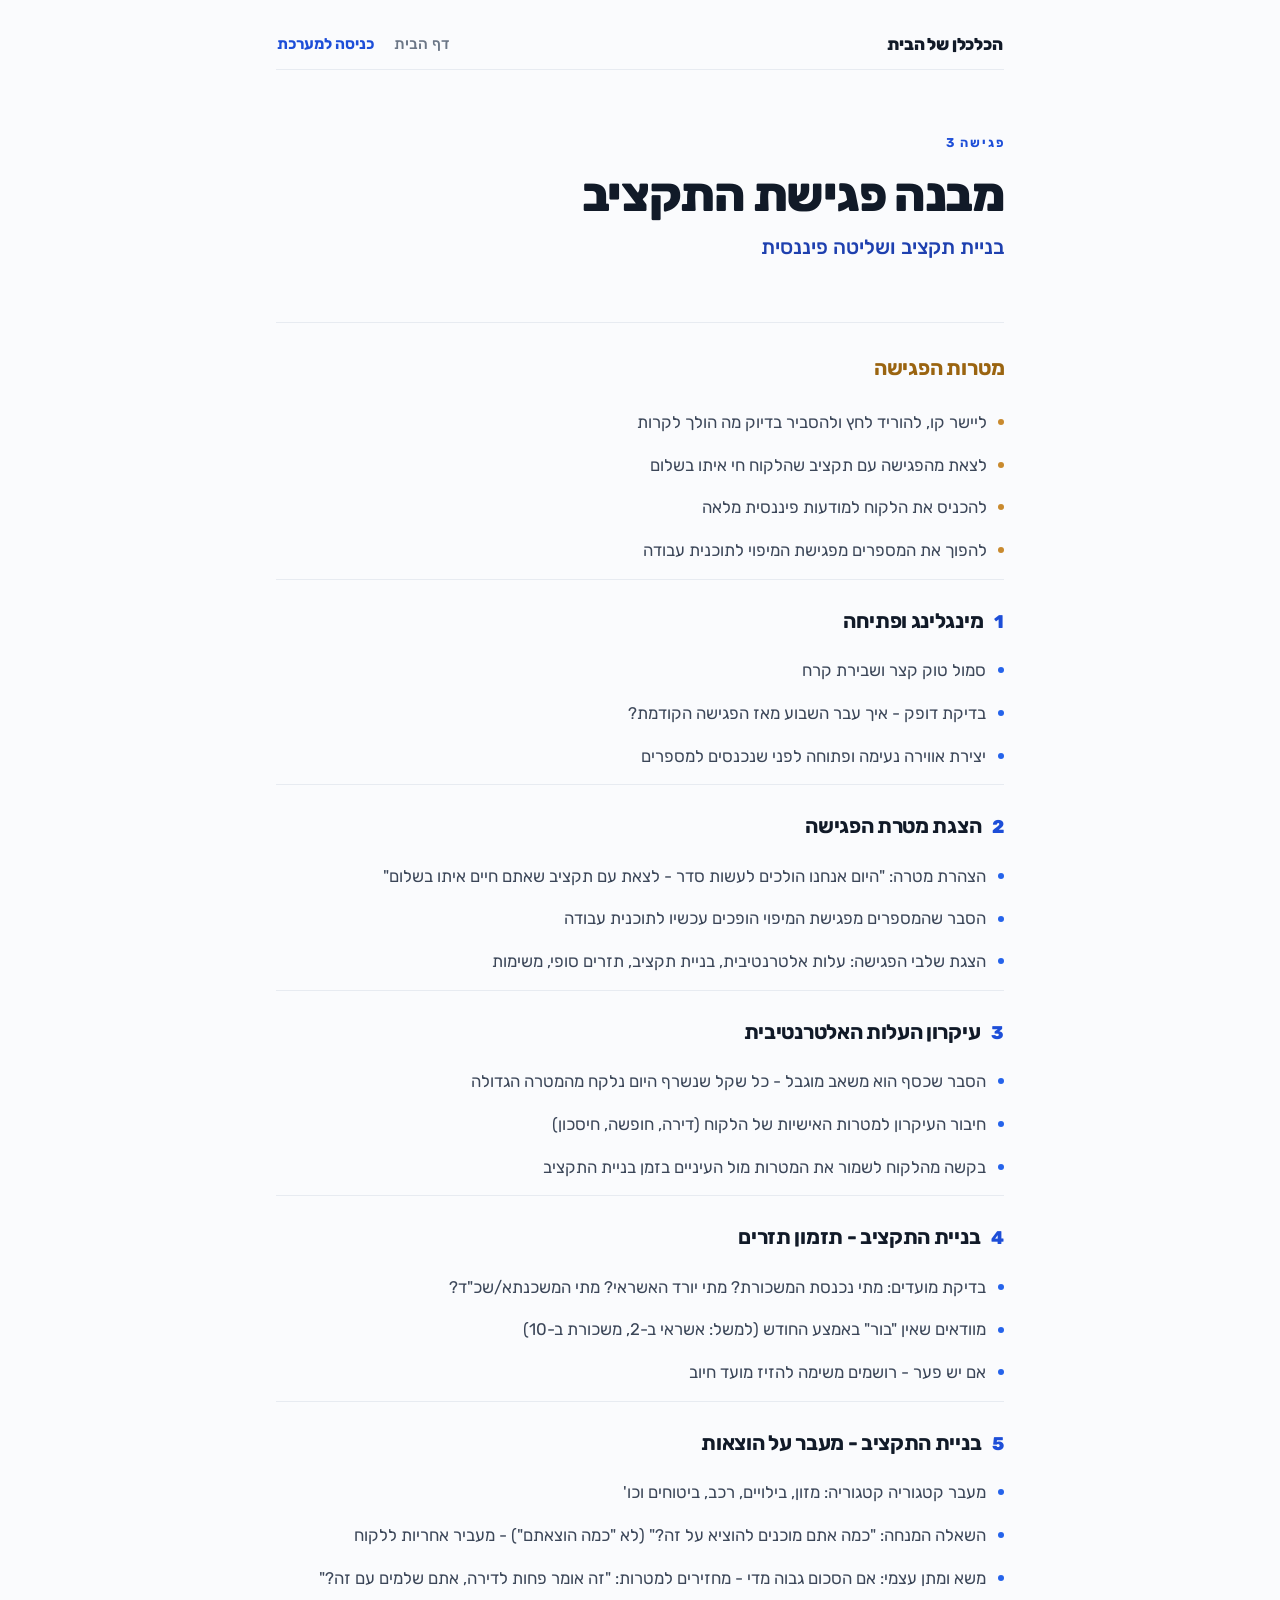
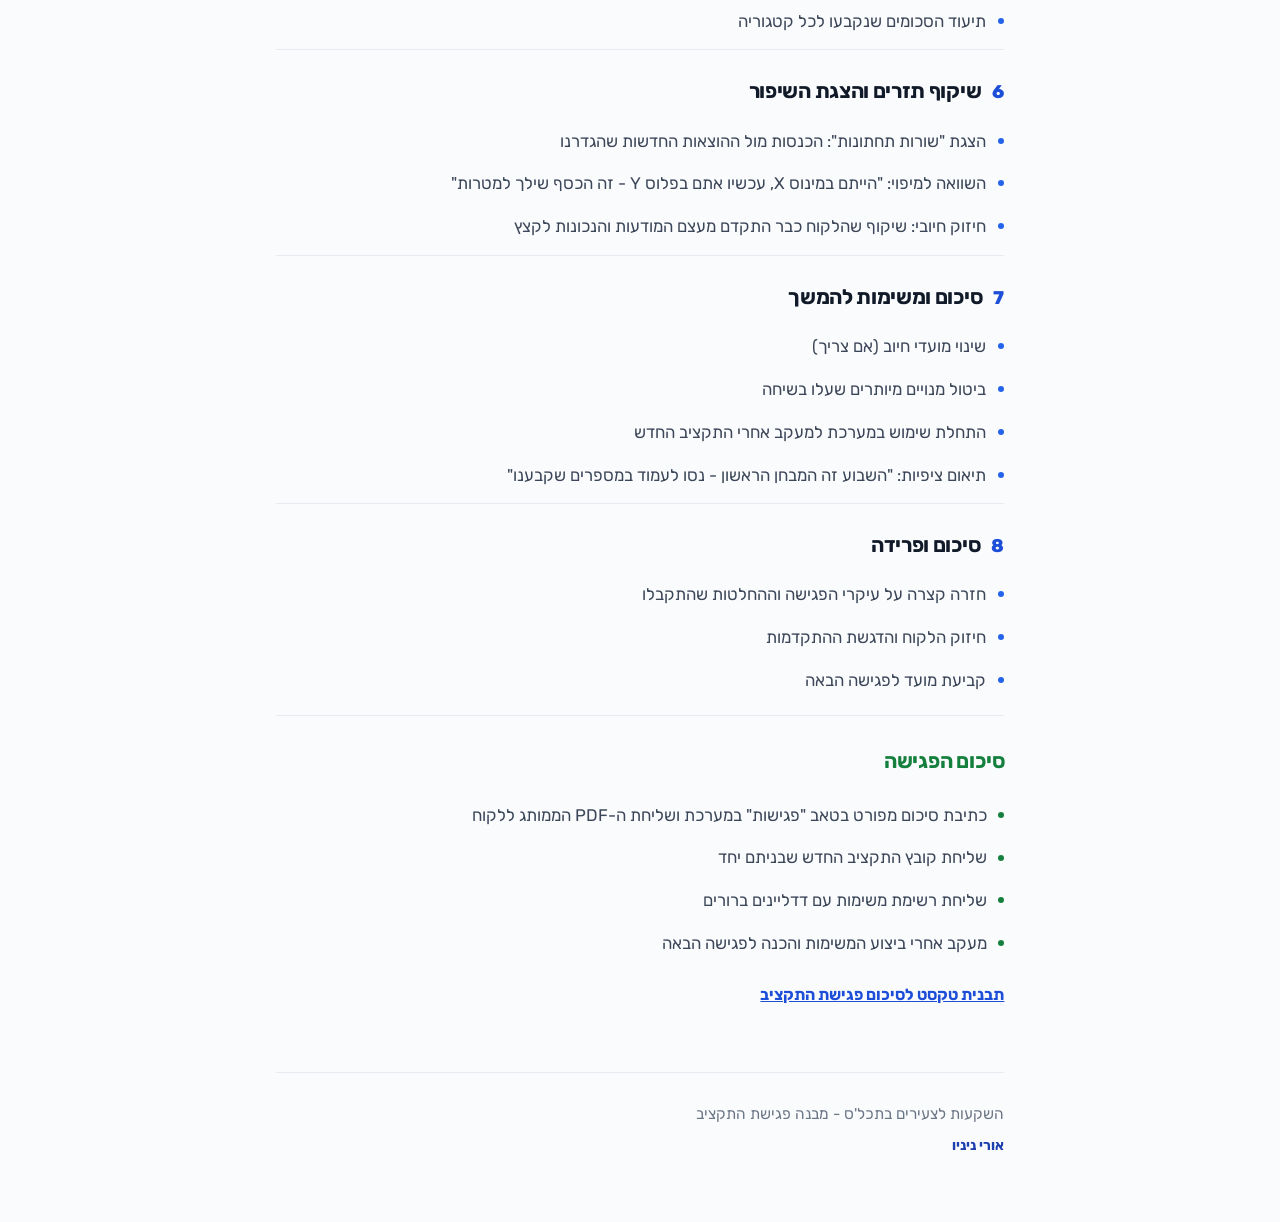
==== commit d1750dcb: "עיצוב עריכתי בלי מסגרות: כחול, פנייה ברבים, ללא אימוג'ים/אייקונים/סימני וי/מקפים ארוכים - style.css " ====
--- a/budget-meeting.html
+++ b/budget-meeting.html
@@ -66,7 +66,7 @@
         <div class="section-title">הצגת מטרת הפגישה</div>
       </div>
       <ul class="checklist">
-        <li>הצהרת מטרה: "היום אנחנו הולכים לעשות סדר - לצאת עם תקציב שאתה חי איתו בשלום"</li>
+        <li>הצהרת מטרה: "היום אנחנו הולכים לעשות סדר - לצאת עם תקציב שאתם חיים איתו בשלום"</li>
         <li>הסבר שהמספרים מפגישת המיפוי הופכים עכשיו לתוכנית עבודה</li>
         <li>הצגת שלבי הפגישה: עלות אלטרנטיבית, בניית תקציב, תזרים סופי, משימות</li>
       </ul>
@@ -106,8 +106,8 @@
       </div>
       <ul class="checklist">
         <li>מעבר קטגוריה קטגוריה: מזון, בילויים, רכב, ביטוחים וכו'</li>
-        <li>השאלה המנחה: "כמה אתה מוכן להוציא על זה?" (לא "כמה הוצאת") - מעביר אחריות ללקוח</li>
-        <li>משא ומתן עצמי: אם הסכום גבוה מדי - מחזירים למטרות: "זה אומר פחות לדירה, אתה שלם עם זה?"</li>
+        <li>השאלה המנחה: "כמה אתם מוכנים להוציא על זה?" (לא "כמה הוצאתם") - מעביר אחריות ללקוח</li>
+        <li>משא ומתן עצמי: אם הסכום גבוה מדי - מחזירים למטרות: "זה אומר פחות לדירה, אתם שלמים עם זה?"</li>
         <li>תיעוד הסכומים שנקבעו לכל קטגוריה</li>
       </ul>
     </div>
@@ -120,7 +120,7 @@
       </div>
       <ul class="checklist">
         <li>הצגת "שורות תחתונות": הכנסות מול ההוצאות החדשות שהגדרנו</li>
-        <li>השוואה למיפוי: "היית במינוס X, עכשיו אתה בפלוס Y - זה הכסף שילך למטרות"</li>
+        <li>השוואה למיפוי: "הייתם במינוס X, עכשיו אתם בפלוס Y - זה הכסף שילך למטרות"</li>
         <li>חיזוק חיובי: שיקוף שהלקוח כבר התקדם מעצם המודעות והנכונות לקצץ</li>
       </ul>
     </div>
@@ -135,7 +135,7 @@
         <li>שינוי מועדי חיוב (אם צריך)</li>
         <li>ביטול מנויים מיותרים שעלו בשיחה</li>
         <li>התחלת שימוש במערכת למעקב אחרי התקציב החדש</li>
-        <li>תיאום ציפיות: "השבוע זה המבחן הראשון - נסה לעמוד במספרים שקבענו"</li>
+        <li>תיאום ציפיות: "השבוע זה המבחן הראשון - נסו לעמוד במספרים שקבענו"</li>
       </ul>
     </div>
 
--- a/style.css
+++ b/style.css
@@ -1,893 +1,194 @@
 /* ============================================================
-   הכלכלן של הבית — מדריך היועץ
-   Design System v2 — "Clean Light" (בהשראת 21st.dev)
-   רקע בהיר · כרטיסים לבנים · אייקוני SVG · ללא אימוג'ים
+   הכלכלן של הבית, מדריך היועץ
+   Design System v4 "Editorial" - בלי מסגרות, טיפוגרפיה נקייה
+   רקע בהיר אחיד, ללא כרטיסים/מסגרות/צללים, היררכיה דרך טקסט ורווח
    ============================================================ */
 
-:root {
-  /* Brand — כחול */
-  --brand-dark: #1a4b8c;
-  --brand:      #2563eb;
-  --brand-deep: #1e40af;
-  --brand-050:  #eef4ff;   /* רקע תווית/אייקון עדין */
-  --brand-100:  #dbe7fe;   /* גבול עדין */
-  --brand-200:  #bfd3fb;
+:root{
+  --brand:#2563eb; --brand-600:#1d4ed8; --brand-700:#1e40af; --brand-800:#1e3a8a;
+  --brand-050:#eff4ff; --brand-100:#dbe7fe; --brand-200:#bfd3fb;
 
-  /* Neutrals — טקסט ומשטחים */
-  --ink:        #16233a;   /* כותרות */
-  --body:       #33415a;   /* טקסט גוף */
-  --muted:      #64748b;   /* טקסט משני */
-  --surface:    #ffffff;   /* כרטיסים */
-  --line:       #e6ecf5;   /* גבולות */
-  --line-soft:  #eef2f8;
+  --ink:#111a28; --body:#3b4658; --muted:#6b7686;
+  --line:#e7ebf1; --line-soft:#eef1f6;
 
-  /* Semantic */
-  --green:      #16a34a;
-  --green-050:  #eafbf1;
-  --amber:      #b45309;
-  --amber-050:  #fff8eb;
-  --expense:    #dc2626;
-  --gold:       #1a4b8c;   /* alias ותק — ממופה לכחול */
+  --amber:#9a6410; --amber-bar:#c98a2e;
+  --green:#15803d;
+  --expense:#c62828;
+  --gold:#1e40af;
 
-  /* Elevation */
-  --shadow-sm:  0 1px 2px rgba(16, 35, 58, 0.05);
-  --shadow:     0 1px 3px rgba(16, 35, 58, 0.06), 0 10px 26px -14px rgba(16, 35, 58, 0.22);
-  --shadow-lg:  0 2px 6px rgba(16, 35, 58, 0.07), 0 22px 46px -22px rgba(16, 35, 58, 0.30);
-
-  --radius:     16px;
-  --radius-sm:  10px;
+  --radius-btn:10px;
 }
 
-* { box-sizing: border-box; margin: 0; padding: 0; }
+*{box-sizing:border-box;margin:0;padding:0}
+html,body{direction:rtl}
 
-html, body { direction: rtl; }
-
-body {
-  font-family: 'Rubik', 'Heebo', system-ui, sans-serif;
-  background:
-    radial-gradient(900px 460px at 88% -8%, rgba(37, 99, 235, 0.08), transparent 70%),
-    linear-gradient(180deg, #eef3fb 0%, #f5f8fc 34%, #f5f8fc 100%);
-  background-attachment: fixed;
-  min-height: 100vh;
-  color: var(--body);
-  line-height: 1.7;
-  -webkit-font-smoothing: antialiased;
-  text-rendering: optimizeLegibility;
+body{
+  font-family:'Rubik','Heebo',system-ui,sans-serif;
+  color:var(--body);
+  line-height:1.75;
+  -webkit-font-smoothing:antialiased;
+  text-rendering:optimizeLegibility;
+  min-height:100vh;
+  background:#fafbfd;
 }
 
-/* ---------- Icon base ---------- */
-svg.ic {
-  width: 1.15em;
-  height: 1.15em;
-  stroke-width: 1.75;
-  flex: none;
-  vertical-align: -0.15em;
+/* ניקיון: הסתרת כל האייקונים הדקורטיביים */
+svg.ic{display:none !important}
+.brand-logo,.tool-icon,.group-heading .ico,.nav-mark{display:none !important}
+
+@media (prefers-reduced-motion: reduce){*{animation:none !important;transition:none !important}}
+@keyframes rise{from{opacity:0;transform:translateY(8px)}to{opacity:1;transform:translateY(0)}}
+
+/* ---------- Layout ---------- */
+.container{max-width:1000px;margin:0 auto;padding:1.25rem 1.6rem 4rem}
+.container.narrow{max-width:780px}
+a{color:inherit}
+
+/* ---------- Navbar (שורת כותרת עם קו דק, בלי מסגרת) ---------- */
+.navbar{
+  display:flex;align-items:center;justify-content:space-between;gap:1rem;
+  background:none;border:none;border-radius:0;box-shadow:none;
+  padding:.5rem .1rem;margin-bottom:2.6rem;border-bottom:1px solid var(--line);
+}
+.nav-brand{display:inline-flex;align-items:center;gap:.5rem;text-decoration:none;color:var(--ink)}
+.nav-brand-text,.nav-brand b{font-weight:800;font-size:1.06rem;letter-spacing:-.01em}
+.nav-actions{display:flex;align-items:center;gap:1.25rem}
+.nav-link{color:var(--muted);text-decoration:none;font-size:.96rem;font-weight:500;padding:.2rem 0;transition:color .2s}
+.nav-link:hover{color:var(--brand-600)}
+.nav-cta{background:none;box-shadow:none;padding:0;color:var(--brand-600);text-decoration:none;font-size:.96rem;font-weight:700;transition:color .2s}
+.nav-cta:hover{color:var(--brand-800);text-decoration:underline}
+
+/* ---------- Header / Hero (טיפוגרפי, בלי כרטיס) ---------- */
+header{
+  background:none;border:none;box-shadow:none;border-radius:0;
+  padding:1rem 0 1.5rem;margin-bottom:1.5rem;text-align:start;color:var(--ink);
+}
+.header-eyebrow{display:inline-block;color:var(--brand-600);font-size:.8rem;font-weight:700;
+  letter-spacing:.14em;margin-bottom:.9rem;background:none;border:none;padding:0}
+header h1{font-size:clamp(2.1rem,4.6vw,3rem);font-weight:800;letter-spacing:-.03em;
+  color:var(--ink);line-height:1.1;margin-bottom:.55rem}
+header h2{font-size:1.28rem;font-weight:500;color:var(--brand-700);margin-bottom:.5rem}
+header p{font-size:1.14rem;color:var(--muted);max-width:64ch}
+
+/* ---------- Primary buttons (CTA בלבד) ---------- */
+.hero-cta{display:flex;gap:.8rem;flex-wrap:wrap;margin-top:1.6rem}
+.enter-system-btn,.cta-btn,.form-btn,.export-btn,.copy-btn{
+  display:inline-flex;align-items:center;justify-content:center;gap:.5rem;
+  padding:.8rem 1.7rem;background:var(--brand);color:#fff;text-decoration:none;border:none;
+  border-radius:var(--radius-btn);font-size:1.02rem;font-weight:600;font-family:inherit;cursor:pointer;
+  box-shadow:0 10px 22px -14px rgba(37,99,235,.65);transition:background .2s,transform .2s;margin-top:0}
+.enter-system-btn:hover,.cta-btn:hover,.form-btn:hover,.export-btn:hover,.copy-btn:hover{
+  background:var(--brand-600);transform:translateY(-2px)}
+.cta-btn,.form-btn{margin-top:1rem}
+.export-btn,.copy-btn{width:100%;margin-top:1rem}
+.template-link{display:inline-block;margin-top:1rem;color:var(--brand-600);font-weight:700;text-decoration:underline;background:none;border:none;padding:0}
+.template-link:hover{color:var(--brand-800)}
+
+/* ---------- Section-group heading (index) ---------- */
+.group-heading{display:flex;align-items:baseline;gap:1rem;margin:3.25rem 0 .35rem}
+.group-heading h2{font-size:1.5rem;font-weight:800;color:var(--ink);letter-spacing:-.02em}
+.group-heading .line{flex:1;height:1px;background:var(--line)}
+.group-sub{color:var(--muted);font-size:1.02rem;margin:0 0 1.4rem}
+
+/* ---------- Tools grid (index) - רשימת קישורים עם קו דק, בלי כרטיס ---------- */
+.tools-grid{display:grid;grid-template-columns:repeat(auto-fill,minmax(280px,1fr));gap:0 2.75rem}
+.tool-card{position:relative;display:block;text-decoration:none;color:var(--ink);background:none;
+  border:none;border-top:1px solid var(--line);border-radius:0;box-shadow:none;
+  padding:1.4rem .1rem 1.6rem;animation:rise .4s ease-out both}
+.tool-card .step-tag{position:static;display:block;background:none;border:none;padding:0;
+  color:var(--brand-600);font-size:.72rem;font-weight:700;letter-spacing:.09em;margin-bottom:.5rem}
+.tool-card h3{font-size:1.2rem;font-weight:700;color:var(--ink);letter-spacing:-.01em;margin-bottom:.4rem;padding:0;transition:color .2s}
+.tool-card:hover h3{color:var(--brand-600)}
+.tool-card p{font-size:.98rem;color:var(--muted);line-height:1.6}
+.tool-card.feature{background:none}
+.tool-card .btn{display:inline-block;margin-top:.9rem;color:var(--brand-600);font-weight:600;font-size:.93rem}
+.tool-card .btn::after{content:none}
+
+/* ---------- Content sections (בלי כרטיס, קו דק מפריד) ---------- */
+.section{background:none;border:none;box-shadow:none;border-radius:0;
+  padding:1.7rem 0 .4rem;margin:0;border-top:1px solid var(--line);animation:rise .4s ease-out both}
+.section-header{display:flex;align-items:baseline;gap:.7rem;margin-bottom:.9rem}
+.section-number{width:auto;height:auto;min-width:0;background:none;border:none;border-radius:0;
+  color:var(--brand-600);font-weight:800;font-size:1.15rem;line-height:1}
+.section-title{font-size:1.3rem;font-weight:700;color:var(--ink);letter-spacing:-.015em;line-height:1.35}
+.section-content{font-size:1.06rem;color:var(--body)}
+.section-content p{margin-bottom:.75rem}.section-content p:last-child{margin-bottom:0}
+
+/* ---------- Checklists (נקודה עדינה, בלי קווי הפרדה) ---------- */
+.checklist{list-style:none}
+.checklist li{padding:.42rem 0;font-size:1.05rem;color:var(--body);display:flex;align-items:flex-start;gap:.75rem}
+.checklist li::before{content:"";width:6px;height:6px;min-width:6px;margin-top:.66em;border-radius:50%;background:var(--brand)}
+.sub-list{list-style:none;margin-top:.4rem;margin-inline-start:1.35rem;padding-inline-start:1rem;
+  border-inline-start:2px solid var(--brand-100);width:100%}
+.sub-list li{padding:.28rem 0;font-size:.99rem;color:var(--muted);display:block}
+.sub-list li::before{content:none;display:none}
+
+/* ---------- "Panels" - עכשיו בלוקים טיפוגרפיים עם כותרת צבעונית ---------- */
+.goals-section,.purpose-box,.notes-box,.note-box,.after-section,.summary-section{
+  background:none;border:none;box-shadow:none;border-radius:0;
+  padding:1.7rem 0 .4rem;margin:.4rem 0 0;border-top:1px solid var(--line)}
+.goals-section h3,.purpose-box h3,.notes-box h3,.note-box h3,.after-section h3,.summary-section h3{
+  font-size:1.3rem;font-weight:700;margin-bottom:.9rem;letter-spacing:-.01em;display:flex;align-items:center;gap:.5rem}
+.goals-section h3{color:var(--amber)}
+.purpose-box h3,.notes-box h3,.note-box h3{color:var(--brand-700)}
+.after-section h3,.summary-section h3{color:var(--green)}
+.goals-section ul,.purpose-box ul,.notes-box ul,.note-box ul,.after-section ul,.summary-section ul{list-style:none}
+.goals-section li,.notes-box li,.note-box li,.after-section li,.summary-section li{
+  padding:.42rem 0;font-size:1.05rem;color:var(--body);display:flex;align-items:flex-start;gap:.7rem}
+.goals-section li::before,.notes-box li::before,.note-box li::before,.after-section li::before,.summary-section li::before{
+  content:"";width:6px;height:6px;min-width:6px;margin-top:.66em;border-radius:50%}
+.goals-section li::before{background:var(--amber-bar)}
+.notes-box li::before,.note-box li::before{background:var(--brand)}
+.after-section li::before,.summary-section li::before{background:var(--green)}
+.purpose-box p{color:var(--body);font-size:1.06rem}
+
+/* ---------- Inline notes (בלי קופסאות) ---------- */
+.warning{background:none;border:none;padding:0;color:var(--expense);font-weight:600;font-size:1.03rem;display:block}
+.tip{margin-top:.7rem;display:block;background:none;border:none;padding:0;color:var(--muted);font-size:.97rem}
+.tip a{color:var(--brand-600);font-weight:600;text-decoration:underline}
+.tab-chip{background:none;border:none;padding:0;margin-inline-start:.55rem;color:var(--brand-600);font-weight:600;font-size:.9rem;vertical-align:baseline}
+.external-link{display:inline;background:none;border:none;padding:0;margin:0;color:var(--brand-600);text-decoration:underline;font-weight:600;font-size:1rem}
+.external-link::after{content:none}
+.back-link{display:inline-block;background:none;border:none;padding:0;margin-bottom:1.25rem;color:var(--muted);text-decoration:none;font-weight:500}
+.back-link:hover{color:var(--brand-600)}
+.back-link.fixed{position:fixed;top:18px;inset-inline-end:18px;z-index:100;margin:0}
+
+/* ---------- Footer ---------- */
+footer{border-top:1px solid var(--line);margin-top:3.5rem;padding:1.75rem 0 0;color:var(--muted);font-size:.96rem;text-align:start}
+footer .sign{margin-top:.4rem;font-size:.88rem;color:var(--brand-700);font-weight:700}
+
+/* ---------- Meeting-summary template (ציטוט, קו דק בצד) ---------- */
+.template-text{background:none;border:none;border-inline-start:2px solid var(--brand-100);border-radius:0;
+  padding:.2rem 1.1rem;color:var(--body);font-size:1.06rem;line-height:1.95}
+.placeholder{background:none;color:var(--brand-700);padding:0;font-weight:700}
+.section-title.solo{border-bottom:1px solid var(--line);padding-bottom:.5rem;margin-bottom:1rem}
+
+/* ---------- Goals image ---------- */
+.image-container{display:flex;align-items:center;justify-content:center;padding:1rem 0;width:100%}
+.goals-image{width:100%;max-width:660px;height:auto;display:block;border:none;border-radius:12px;box-shadow:none}
+
+/* ---------- Responsive ---------- */
+@media (max-width:768px){
+  .container{padding:1rem 1.15rem 3rem}
+  .navbar{margin-bottom:2rem}
+  .nav-link{display:none}
+  header h1{font-size:2rem}
+  header h2{font-size:1.14rem}
+  header p{font-size:1rem}
+  .tools-grid{grid-template-columns:1fr;gap:0}
+  .section-title{font-size:1.16rem}
+  .group-heading h2{font-size:1.3rem}
 }
 
-/* ---------- Animations ---------- */
-@keyframes fadeInUp {
-  from { opacity: 0; transform: translateY(14px); }
-  to   { opacity: 1; transform: translateY(0); }
+/* ---------- Print ---------- */
+@media print{
+  body{background:#fff;color:#111827}
+  .container{max-width:100%;padding:0}
+  .navbar,.back-link,.export-btn,.copy-btn,.enter-system-btn,.hero-cta{display:none !important}
+  header{padding:.5rem 0 1rem}
+  header h1{color:#111827}
+  .section{border-top:1px solid #ddd;page-break-inside:avoid;padding:1rem 0;animation:none}
+  .section-title{color:#111827}
+  .checklist li{color:#111827}
+  footer{color:#777}footer .sign{color:var(--brand-700)}
 }
-@media (prefers-reduced-motion: reduce) {
-  * { animation: none !important; transition: none !important; }
-}
-
-/* ---------- Layout ---------- */
-.container {
-  max-width: 1160px;
-  margin: 0 auto;
-  padding: 1.5rem 2rem 3rem;
-}
-.container.narrow { max-width: 880px; }
-
-/* ---------- Navbar ---------- */
-.navbar {
-  display: flex;
-  align-items: center;
-  justify-content: space-between;
-  gap: 1rem;
-  background: var(--surface);
-  border: 1px solid var(--line);
-  border-radius: var(--radius);
-  box-shadow: var(--shadow-sm);
-  padding: 0.7rem 1.1rem 0.7rem 1.25rem;
-  margin-bottom: 2rem;
-}
-
-.nav-brand {
-  display: inline-flex;
-  align-items: center;
-  gap: 0.65rem;
-  text-decoration: none;
-  color: var(--ink);
-}
-
-.nav-mark {
-  display: inline-flex;
-  align-items: center;
-  justify-content: center;
-  width: 38px;
-  height: 38px;
-  border-radius: 11px;
-  background: var(--brand);
-  color: #fff;
-  box-shadow: 0 6px 16px -6px rgba(37, 99, 235, 0.6);
-}
-.nav-mark svg { width: 21px; height: 21px; }
-
-.nav-brand-text { font-weight: 700; font-size: 1.06rem; letter-spacing: -0.01em; }
-
-.nav-actions { display: flex; align-items: center; gap: 0.35rem; }
-
-.nav-link {
-  display: inline-flex;
-  align-items: center;
-  gap: 0.4rem;
-  padding: 0.55rem 0.9rem;
-  border-radius: var(--radius-sm);
-  color: var(--muted);
-  text-decoration: none;
-  font-size: 0.95rem;
-  font-weight: 500;
-  transition: color 0.2s ease, background 0.2s ease;
-}
-.nav-link:hover { color: var(--brand); background: var(--brand-050); }
-
-.nav-cta {
-  display: inline-flex;
-  align-items: center;
-  gap: 0.45rem;
-  padding: 0.6rem 1.2rem;
-  border-radius: var(--radius-sm);
-  background: var(--brand);
-  color: #fff;
-  text-decoration: none;
-  font-size: 0.95rem;
-  font-weight: 600;
-  box-shadow: 0 8px 18px -10px rgba(37, 99, 235, 0.7);
-  transition: background 0.2s ease, transform 0.2s ease;
-}
-.nav-cta:hover { background: var(--brand-deep); transform: translateY(-1px); }
-.nav-cta svg { width: 17px; height: 17px; }
-
-/* ---------- Header / Hero ---------- */
-header {
-  text-align: center;
-  padding: 1.5rem 1rem 1.75rem;
-  color: var(--ink);
-}
-
-.brand-logo {
-  display: inline-flex;
-  align-items: center;
-  justify-content: center;
-  width: 66px;
-  height: 66px;
-  margin: 0 auto 1rem;
-  border-radius: 18px;
-  background: var(--brand-050);
-  border: 1px solid var(--brand-100);
-  color: var(--brand);
-}
-.brand-logo svg { width: 32px; height: 32px; }
-
-header h1 {
-  font-size: 2.5rem;
-  font-weight: 800;
-  letter-spacing: -0.02em;
-  color: var(--ink);
-  line-height: 1.15;
-  margin-bottom: 0.5rem;
-}
-
-header h2 {
-  font-size: 1.35rem;
-  font-weight: 500;
-  color: var(--brand-dark);
-  margin-bottom: 0.5rem;
-}
-
-header p {
-  font-size: 1.12rem;
-  font-weight: 400;
-  color: var(--muted);
-  max-width: 620px;
-  margin: 0.35rem auto 0;
-}
-
-.header-eyebrow {
-  display: inline-block;
-  font-size: 0.78rem;
-  font-weight: 600;
-  letter-spacing: 0.08em;
-  color: var(--brand);
-  background: var(--brand-050);
-  border: 1px solid var(--brand-100);
-  padding: 0.35rem 0.95rem;
-  border-radius: 999px;
-  margin-bottom: 1.1rem;
-}
-
-/* Hero variant (index) — יישור להתחלה, עריכתי */
-header.hero {
-  text-align: start;
-  max-width: 760px;
-  margin: 0 auto;
-  padding: 1rem 0.25rem 0.5rem;
-}
-header.hero .brand-logo { margin: 0 0 1.15rem; }
-header.hero h1 { font-size: 2.9rem; }
-header.hero p { margin-inline: 0; }
-
-/* ---------- Hero CTA ---------- */
-.hero-cta {
-  display: flex;
-  gap: 0.8rem;
-  flex-wrap: wrap;
-  margin: 1.4rem 0 0.5rem;
-}
-header:not(.hero) .hero-cta { justify-content: center; }
-
-.enter-system-btn {
-  display: inline-flex;
-  align-items: center;
-  gap: 0.55rem;
-  padding: 0.85rem 1.8rem;
-  background: var(--brand);
-  color: #fff;
-  text-decoration: none;
-  border-radius: var(--radius-sm);
-  font-size: 1.05rem;
-  font-weight: 600;
-  box-shadow: 0 12px 26px -12px rgba(37, 99, 235, 0.7);
-  transition: background 0.2s ease, transform 0.2s ease, box-shadow 0.2s ease;
-}
-.enter-system-btn:hover {
-  background: var(--brand-deep);
-  transform: translateY(-2px);
-  box-shadow: 0 16px 32px -12px rgba(37, 99, 235, 0.75);
-}
-.enter-system-btn svg { width: 19px; height: 19px; }
-
-/* ---------- Section-group heading (index zones) ---------- */
-.group-heading {
-  display: flex;
-  align-items: center;
-  gap: 0.8rem;
-  margin: 3rem 0 0.35rem;
-  padding: 0 0.15rem;
-}
-.group-heading .ico {
-  display: inline-flex;
-  align-items: center;
-  justify-content: center;
-  width: 34px;
-  height: 34px;
-  border-radius: 10px;
-  background: var(--brand-050);
-  border: 1px solid var(--brand-100);
-  color: var(--brand);
-}
-.group-heading .ico svg { width: 19px; height: 19px; }
-.group-heading h2 {
-  font-size: 1.4rem;
-  font-weight: 700;
-  color: var(--ink);
-  letter-spacing: -0.01em;
-}
-.group-heading .line {
-  flex: 1;
-  height: 1px;
-  background: linear-gradient(90deg, var(--line), transparent);
-}
-.group-sub {
-  color: var(--muted);
-  font-size: 1rem;
-  margin: 0 0.35rem 1.3rem;
-}
-
-/* ---------- Tools / Cards grid (index) ---------- */
-.tools-grid {
-  display: grid;
-  grid-template-columns: repeat(auto-fill, minmax(290px, 1fr));
-  gap: 1.25rem;
-  padding: 0.25rem 0;
-}
-
-.tool-card {
-  position: relative;
-  background: var(--surface);
-  border: 1px solid var(--line);
-  border-radius: var(--radius);
-  padding: 1.7rem 1.5rem;
-  box-shadow: var(--shadow-sm);
-  transition: transform 0.25s ease, box-shadow 0.25s ease, border-color 0.25s ease;
-  text-decoration: none;
-  color: var(--ink);
-  display: flex;
-  flex-direction: column;
-  align-items: flex-start;
-  text-align: start;
-  animation: fadeInUp 0.5s ease-out both;
-}
-.tool-card:nth-child(1) { animation-delay: 0.03s; }
-.tool-card:nth-child(2) { animation-delay: 0.06s; }
-.tool-card:nth-child(3) { animation-delay: 0.09s; }
-.tool-card:nth-child(4) { animation-delay: 0.12s; }
-.tool-card:nth-child(5) { animation-delay: 0.15s; }
-.tool-card:nth-child(6) { animation-delay: 0.18s; }
-.tool-card:nth-child(7) { animation-delay: 0.21s; }
-.tool-card:nth-child(8) { animation-delay: 0.24s; }
-
-.tool-card:hover {
-  transform: translateY(-4px);
-  box-shadow: var(--shadow-lg);
-  border-color: var(--brand-100);
-}
-
-.tool-card .step-tag {
-  position: absolute;
-  top: 1.1rem;
-  inset-inline-end: 1.1rem;
-  font-size: 0.7rem;
-  font-weight: 600;
-  letter-spacing: 0.02em;
-  color: var(--brand-dark);
-  background: var(--brand-050);
-  border: 1px solid var(--brand-100);
-  padding: 0.2rem 0.65rem;
-  border-radius: 999px;
-}
-
-.tool-icon {
-  width: 56px;
-  height: 56px;
-  background: var(--brand-050);
-  border: 1px solid var(--brand-100);
-  border-radius: 14px;
-  display: flex;
-  align-items: center;
-  justify-content: center;
-  margin-bottom: 1.1rem;
-  color: var(--brand);
-}
-.tool-icon svg { width: 27px; height: 27px; }
-
-.tool-card.feature {
-  border-color: var(--brand-200);
-  background: linear-gradient(180deg, var(--brand-050) 0%, #ffffff 60%);
-  box-shadow: 0 1px 3px rgba(16, 35, 58, 0.06), 0 16px 34px -20px rgba(37, 99, 235, 0.45);
-}
-.tool-card.feature .tool-icon {
-  background: var(--brand);
-  color: #fff;
-  border-color: transparent;
-  box-shadow: 0 10px 20px -10px rgba(37, 99, 235, 0.7);
-}
-
-.tool-card h3 {
-  font-size: 1.2rem;
-  font-weight: 700;
-  color: var(--ink);
-  letter-spacing: -0.01em;
-  margin-bottom: 0.5rem;
-}
-.tool-card p {
-  font-size: 0.98rem;
-  color: var(--muted);
-  line-height: 1.6;
-  flex: 1;
-}
-
-.tool-card .btn {
-  margin-top: 1.35rem;
-  display: inline-flex;
-  align-items: center;
-  gap: 0.4rem;
-  color: var(--brand);
-  font-weight: 600;
-  font-size: 0.95rem;
-  padding: 0;
-}
-.tool-card .btn::after {
-  content: "";
-  width: 16px;
-  height: 16px;
-  background: currentColor;
-  -webkit-mask: url("data:image/svg+xml,%3Csvg xmlns='http://www.w3.org/2000/svg' viewBox='0 0 24 24' fill='none' stroke='black' stroke-width='2' stroke-linecap='round' stroke-linejoin='round'%3E%3Cline x1='19' y1='12' x2='5' y2='12'/%3E%3Cpolyline points='12 19 5 12 12 5'/%3E%3C/svg%3E") center / contain no-repeat;
-          mask: url("data:image/svg+xml,%3Csvg xmlns='http://www.w3.org/2000/svg' viewBox='0 0 24 24' fill='none' stroke='black' stroke-width='2' stroke-linecap='round' stroke-linejoin='round'%3E%3Cline x1='19' y1='12' x2='5' y2='12'/%3E%3Cpolyline points='12 19 5 12 12 5'/%3E%3C/svg%3E") center / contain no-repeat;
-  transition: transform 0.2s ease;
-}
-.tool-card:hover .btn::after { transform: translateX(-4px); }
-
-/* ---------- Content sections (inner pages) ---------- */
-.section {
-  background: var(--surface);
-  border: 1px solid var(--line);
-  border-radius: var(--radius);
-  padding: 1.7rem 1.8rem;
-  margin-bottom: 1.15rem;
-  box-shadow: var(--shadow-sm);
-  transition: box-shadow 0.25s ease;
-  animation: fadeInUp 0.45s ease-out both;
-}
-.section:hover { box-shadow: var(--shadow); }
-.section:nth-of-type(1) { animation-delay: 0.03s; }
-.section:nth-of-type(2) { animation-delay: 0.06s; }
-.section:nth-of-type(3) { animation-delay: 0.09s; }
-.section:nth-of-type(4) { animation-delay: 0.12s; }
-.section:nth-of-type(5) { animation-delay: 0.15s; }
-.section:nth-of-type(6) { animation-delay: 0.18s; }
-.section:nth-of-type(7) { animation-delay: 0.21s; }
-.section:nth-of-type(8) { animation-delay: 0.24s; }
-.section:nth-of-type(9) { animation-delay: 0.27s; }
-
-.section-header {
-  display: flex;
-  align-items: center;
-  gap: 0.9rem;
-  margin-bottom: 1.25rem;
-}
-.section-number {
-  width: 40px;
-  height: 40px;
-  min-width: 40px;
-  background: var(--brand-050);
-  color: var(--brand);
-  border: 1px solid var(--brand-100);
-  border-radius: 11px;
-  display: flex;
-  align-items: center;
-  justify-content: center;
-  font-weight: 700;
-  font-size: 1.1rem;
-}
-.section-title {
-  font-size: 1.28rem;
-  font-weight: 700;
-  color: var(--ink);
-  letter-spacing: -0.01em;
-  line-height: 1.35;
-}
-.section-content {
-  font-size: 1.05rem;
-  color: var(--body);
-  padding-inline-start: 0.15rem;
-}
-.section-content p { margin-bottom: 0.75rem; }
-.section-content p:last-child { margin-bottom: 0; }
-
-/* ---------- Checklists ---------- */
-.checklist { list-style: none; }
-.checklist li {
-  padding: 0.7rem 0;
-  font-size: 1.05rem;
-  color: var(--body);
-  border-bottom: 1px solid var(--line-soft);
-  display: flex;
-  align-items: flex-start;
-  gap: 0.7rem;
-}
-.checklist li:last-child { border-bottom: none; }
-.checklist li::before {
-  content: "";
-  width: 21px;
-  height: 21px;
-  min-width: 21px;
-  margin-top: 0.15rem;
-  border-radius: 6px;
-  background: var(--brand-050) url("data:image/svg+xml,%3Csvg xmlns='http://www.w3.org/2000/svg' viewBox='0 0 24 24' fill='none' stroke='%232563eb' stroke-width='3' stroke-linecap='round' stroke-linejoin='round'%3E%3Cpolyline points='20 6 9 17 4 12'/%3E%3C/svg%3E") center / 13px no-repeat;
-}
-
-.sub-list {
-  list-style: none;
-  margin-top: 0.5rem;
-  margin-inline-start: 1.4rem;
-  padding-inline-start: 1rem;
-  border-inline-start: 2px solid var(--brand-100);
-  width: 100%;
-}
-.sub-list li {
-  padding: 0.35rem 0;
-  font-size: 0.98rem;
-  color: var(--muted);
-  border-bottom: none;
-  display: block;
-}
-.sub-list li::before { content: none; display: none; }
-
-/* ---------- Highlighted panels ---------- */
-.goals-section {
-  background: #fffdf5;
-  border: 1px solid #f2e5bd;
-  border-inline-start: 4px solid #d9a441;
-  border-radius: var(--radius);
-  padding: 1.7rem 1.8rem;
-  margin-bottom: 1.4rem;
-  box-shadow: var(--shadow-sm);
-}
-.goals-section h3 {
-  font-size: 1.28rem;
-  font-weight: 700;
-  color: #8a5a12;
-  margin-bottom: 1rem;
-  display: flex;
-  align-items: center;
-  gap: 0.5rem;
-}
-.goals-section ul { list-style: none; }
-.goals-section li {
-  padding: 0.5rem 0;
-  font-size: 1.05rem;
-  color: #6b4a12;
-  display: flex;
-  align-items: flex-start;
-  gap: 0.65rem;
-}
-.goals-section li::before {
-  content: "";
-  width: 18px; height: 18px; min-width: 18px; margin-top: 0.2rem;
-  background: url("data:image/svg+xml,%3Csvg xmlns='http://www.w3.org/2000/svg' viewBox='0 0 24 24' fill='none' stroke='%23d9a441' stroke-width='2' stroke-linecap='round' stroke-linejoin='round'%3E%3Ccircle cx='12' cy='12' r='10'/%3E%3Ccircle cx='12' cy='12' r='6'/%3E%3Ccircle cx='12' cy='12' r='2'/%3E%3C/svg%3E") center / contain no-repeat;
-}
-
-/* Purpose — light blue */
-.purpose-box {
-  background: var(--brand-050);
-  border: 1px solid var(--brand-100);
-  border-radius: var(--radius);
-  padding: 1.7rem 1.8rem;
-  margin-bottom: 1.4rem;
-  box-shadow: var(--shadow-sm);
-}
-.purpose-box h3 {
-  font-size: 1.28rem;
-  font-weight: 700;
-  color: var(--brand-dark);
-  margin-bottom: 1rem;
-  display: flex;
-  align-items: center;
-  gap: 0.5rem;
-}
-.purpose-box p { color: #234069; font-size: 1.05rem; }
-
-/* Notes box (blue accent) */
-.notes-box,
-.note-box {
-  background: #f8fafd;
-  border: 1px solid var(--line);
-  border-inline-start: 3px solid var(--brand);
-  border-radius: var(--radius);
-  padding: 1.5rem 1.8rem;
-  margin-bottom: 1.4rem;
-}
-.notes-box h3,
-.note-box h3 {
-  font-size: 1.18rem;
-  font-weight: 700;
-  color: var(--brand-dark);
-  margin-bottom: 0.8rem;
-}
-.notes-box ul,
-.note-box ul { list-style: none; }
-.notes-box li,
-.note-box li {
-  padding: 0.4rem 0;
-  color: var(--body);
-  font-size: 1.02rem;
-  display: flex;
-  gap: 0.65rem;
-  align-items: flex-start;
-}
-.notes-box li::before,
-.note-box li::before {
-  content: "";
-  width: 6px; height: 6px; min-width: 6px;
-  margin-top: 0.72rem;
-  border-radius: 50%;
-  background: var(--brand);
-}
-
-/* After-meeting / summary (green) */
-.after-section,
-.summary-section {
-  background: var(--green-050);
-  border: 1px solid #bfe9cd;
-  border-inline-start: 4px solid var(--green);
-  border-radius: var(--radius);
-  padding: 1.7rem 1.8rem;
-  margin-top: 1.6rem;
-  box-shadow: var(--shadow-sm);
-}
-.after-section h3,
-.summary-section h3 {
-  font-size: 1.28rem;
-  font-weight: 700;
-  color: #14622f;
-  margin-bottom: 1rem;
-  display: flex;
-  align-items: center;
-  gap: 0.5rem;
-}
-.after-section ul,
-.summary-section ul { list-style: none; }
-.after-section li,
-.summary-section li {
-  padding: 0.5rem 0;
-  font-size: 1.05rem;
-  color: #14532d;
-  display: flex;
-  align-items: flex-start;
-  gap: 0.65rem;
-}
-.after-section li::before,
-.summary-section li::before {
-  content: "";
-  width: 18px; height: 18px; min-width: 18px; margin-top: 0.2rem;
-  background: url("data:image/svg+xml,%3Csvg xmlns='http://www.w3.org/2000/svg' viewBox='0 0 24 24' fill='none' stroke='%2316a34a' stroke-width='2.4' stroke-linecap='round' stroke-linejoin='round'%3E%3Cpath d='M20 6 9 17l-5-5'/%3E%3C/svg%3E") center / contain no-repeat;
-}
-
-/* Warning */
-.warning {
-  background: #fef2f2;
-  border: 1px solid #fbd5d5;
-  border-inline-start: 3px solid var(--expense);
-  color: #b91c1c;
-  border-radius: var(--radius-sm);
-  padding: 0.7rem 1rem;
-  font-weight: 500;
-  font-size: 1rem;
-  display: inline-flex;
-  align-items: center;
-  gap: 0.5rem;
-}
-
-/* Tip inline (app-style hint) */
-.tip {
-  margin-top: 0.9rem;
-  display: flex;
-  align-items: flex-start;
-  gap: 0.55rem;
-  color: var(--brand-dark);
-  font-size: 0.95rem;
-  background: var(--brand-050);
-  border: 1px solid var(--brand-100);
-  border-radius: var(--radius-sm);
-  padding: 0.7rem 0.95rem;
-}
-.tip svg { width: 18px; height: 18px; color: var(--brand); margin-top: 0.1rem; }
-.tip a { color: var(--brand); font-weight: 600; text-decoration: none; }
-.tip a:hover { text-decoration: underline; }
-
-/* Tab chip (references an app tab) */
-.tab-chip {
-  display: inline-flex;
-  align-items: center;
-  gap: 0.35rem;
-  font-size: 0.82rem;
-  font-weight: 600;
-  color: var(--brand-dark);
-  background: var(--brand-050);
-  border: 1px solid var(--brand-100);
-  padding: 0.18rem 0.65rem;
-  border-radius: 999px;
-  margin-inline-start: 0.35rem;
-  vertical-align: middle;
-}
-.tab-chip svg { width: 14px; height: 14px; color: var(--brand); }
-
-/* ---------- Buttons / links ---------- */
-.cta-btn,
-.form-btn,
-.export-btn,
-.copy-btn {
-  display: inline-flex;
-  align-items: center;
-  justify-content: center;
-  gap: 0.5rem;
-  padding: 0.85rem 1.9rem;
-  background: var(--brand);
-  color: #fff;
-  text-decoration: none;
-  border: none;
-  border-radius: var(--radius-sm);
-  font-size: 1.03rem;
-  font-weight: 600;
-  font-family: inherit;
-  cursor: pointer;
-  box-shadow: 0 12px 26px -14px rgba(37, 99, 235, 0.7);
-  transition: background 0.2s ease, transform 0.2s ease, box-shadow 0.2s ease;
-  margin-top: 1rem;
-}
-.cta-btn:hover,
-.form-btn:hover,
-.export-btn:hover,
-.copy-btn:hover {
-  background: var(--brand-deep);
-  transform: translateY(-2px);
-  box-shadow: 0 16px 30px -14px rgba(37, 99, 235, 0.75);
-}
-.cta-btn svg,
-.form-btn svg,
-.export-btn svg,
-.copy-btn svg { width: 18px; height: 18px; }
-
-.template-link {
-  display: inline-flex;
-  align-items: center;
-  justify-content: center;
-  gap: 0.5rem;
-  padding: 0.85rem 1.9rem;
-  background: var(--surface);
-  color: var(--brand);
-  text-decoration: none;
-  border: 1px solid var(--brand-200);
-  border-radius: var(--radius-sm);
-  font-size: 1.03rem;
-  font-weight: 600;
-  transition: background 0.2s ease, transform 0.2s ease, border-color 0.2s ease;
-  margin-top: 1rem;
-}
-.template-link:hover { background: var(--brand-050); border-color: var(--brand); transform: translateY(-2px); }
-
-.export-btn,
-.copy-btn { width: 100%; }
-
-.external-link {
-  display: inline-flex;
-  align-items: center;
-  gap: 0.4rem;
-  margin-top: 0.45rem;
-  padding: 0.45rem 0.95rem;
-  background: var(--surface);
-  border: 1px solid var(--brand-100);
-  color: var(--brand);
-  text-decoration: none;
-  border-radius: var(--radius-sm);
-  font-size: 0.9rem;
-  font-weight: 600;
-  transition: border-color 0.2s ease, transform 0.2s ease, background 0.2s ease;
-}
-.external-link:hover { border-color: var(--brand); background: var(--brand-050); transform: translateY(-1px); }
-.external-link::after {
-  content: "";
-  width: 14px; height: 14px;
-  background: currentColor;
-  -webkit-mask: url("data:image/svg+xml,%3Csvg xmlns='http://www.w3.org/2000/svg' viewBox='0 0 24 24' fill='none' stroke='black' stroke-width='2' stroke-linecap='round' stroke-linejoin='round'%3E%3Cpath d='M15 3h6v6'/%3E%3Cpath d='M10 14 21 3'/%3E%3Cpath d='M18 13v6a2 2 0 0 1-2 2H5a2 2 0 0 1-2-2V8a2 2 0 0 1 2-2h6'/%3E%3C/svg%3E") center / contain no-repeat;
-          mask: url("data:image/svg+xml,%3Csvg xmlns='http://www.w3.org/2000/svg' viewBox='0 0 24 24' fill='none' stroke='black' stroke-width='2' stroke-linecap='round' stroke-linejoin='round'%3E%3Cpath d='M15 3h6v6'/%3E%3Cpath d='M10 14 21 3'/%3E%3Cpath d='M18 13v6a2 2 0 0 1-2 2H5a2 2 0 0 1-2-2V8a2 2 0 0 1 2-2h6'/%3E%3C/svg%3E") center / contain no-repeat;
-}
-
-/* ---------- Back link ---------- */
-.back-link {
-  display: inline-flex;
-  align-items: center;
-  gap: 0.45rem;
-  color: var(--muted);
-  text-decoration: none;
-  font-size: 0.95rem;
-  font-weight: 500;
-  margin-bottom: 1rem;
-  padding: 0.5rem 0.95rem;
-  background: var(--surface);
-  border: 1px solid var(--line);
-  border-radius: var(--radius-sm);
-  transition: color 0.2s ease, border-color 0.2s ease;
-}
-.back-link:hover { color: var(--brand); border-color: var(--brand-100); }
-
-/* ---------- Footer ---------- */
-footer {
-  text-align: center;
-  padding: 2.75rem 2rem 1rem;
-  color: var(--muted);
-  font-size: 0.95rem;
-}
-footer .sign {
-  margin-top: 0.6rem;
-  font-size: 0.85rem;
-  color: var(--brand-dark);
-  font-weight: 600;
-}
-
-/* ---------- Meeting-summary template ---------- */
-.template-text {
-  background: #f8fafd;
-  border: 1px solid var(--line);
-  border-inline-start: 4px solid var(--brand);
-  border-radius: var(--radius-sm);
-  padding: 1.1rem 1.3rem;
-  color: var(--body);
-  font-size: 1.03rem;
-  line-height: 1.9;
-}
-.placeholder {
-  background: var(--brand-100);
-  color: var(--brand-deep);
-  padding: 0.12rem 0.5rem;
-  border-radius: 5px;
-  font-weight: 600;
-}
-.section-title.solo {
-  margin-bottom: 1rem;
-  padding-bottom: 0.5rem;
-  border-bottom: 1px solid var(--line);
-}
-
-/* ---------- Goals image page ---------- */
-.image-container {
-  display: flex;
-  align-items: center;
-  justify-content: center;
-  padding: 1.25rem;
-  width: 100%;
-}
-.goals-image {
-  width: 100%;
-  max-width: 640px;
-  height: auto;
-  display: block;
-  border-radius: var(--radius);
-  border: 1px solid var(--line);
-  box-shadow: var(--shadow-lg);
-}
-.back-link.fixed {
-  position: fixed;
-  top: 15px;
-  inset-inline-end: 15px;
-  z-index: 100;
-  margin: 0;
-  box-shadow: var(--shadow-sm);
-}
-
-/* ---------- Responsive ---------- */
-@media (max-width: 768px) {
-  .container { padding: 1rem 1rem 2.5rem; }
-  .navbar { padding: 0.6rem 0.75rem; margin-bottom: 1.5rem; }
-  .nav-brand-text { font-size: 0.98rem; }
-  .nav-link { display: none; }
-  header h1, header.hero h1 { font-size: 2rem; }
-  header h2 { font-size: 1.15rem; }
-  header p { font-size: 1rem; }
-  .tools-grid { grid-template-columns: 1fr; gap: 1rem; }
-  .section { padding: 1.35rem 1.3rem; }
-  .goals-section, .purpose-box, .after-section, .summary-section { padding: 1.35rem 1.3rem; }
-  .section-title { font-size: 1.15rem; }
-  .checklist li,
-  .goals-section li,
-  .after-section li,
-  .summary-section li { font-size: 1rem; }
-  .group-heading h2 { font-size: 1.28rem; }
-}
-
-/* ---------- Print (client task sheet) ---------- */
-@media print {
-  body { background: #ffffff; color: #111827; }
-  .container { max-width: 100%; padding: 0; }
-  .navbar, .back-link, .export-btn, .copy-btn, .enter-system-btn, .hero-cta { display: none !important; }
-  header { padding: 0.5rem 0 1.25rem; }
-  .brand-logo { border-color: #ccc; background: #f3f4f6; }
-  header h1 { color: #111827; }
-  header p { color: #444; }
-  .section {
-    background: #fff;
-    box-shadow: none;
-    border: 1px solid #ddd;
-    border-inline-start: 4px solid var(--brand);
-    page-break-inside: avoid;
-    margin-bottom: 1rem;
-    padding: 1.3rem;
-    animation: none;
-  }
-  .section-title { color: #111827; }
-  .checklist li { color: #111827; border-color: #eee; }
-  .external-link {
-    background: none;
-    color: var(--brand);
-    border: none;
-    padding: 0;
-    text-decoration: underline;
-  }
-  .external-link::after { content: " (" attr(href) ")"; width: auto; height: auto; background: none; -webkit-mask: none; mask: none; font-size: 0.8rem; color: #777; }
-  footer { color: #777; }
-  footer .sign { color: var(--brand-dark); }
-}
